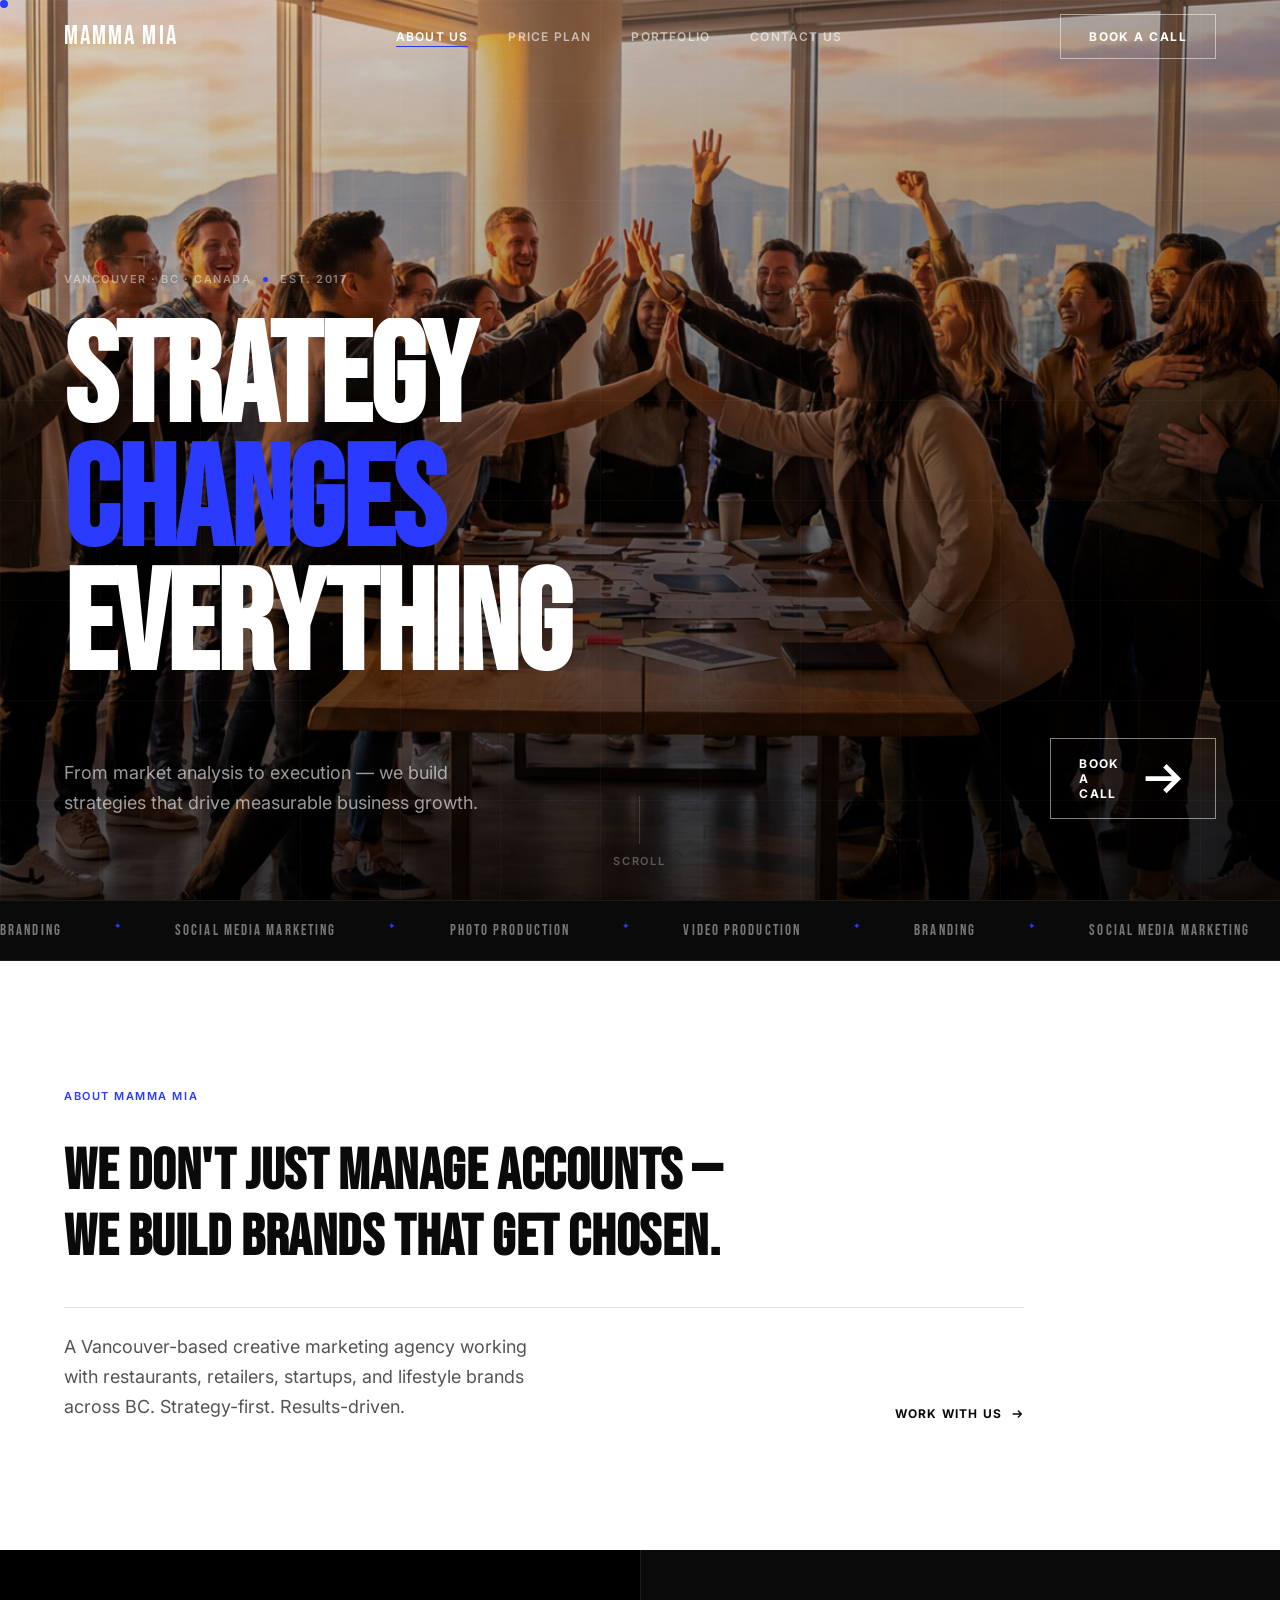
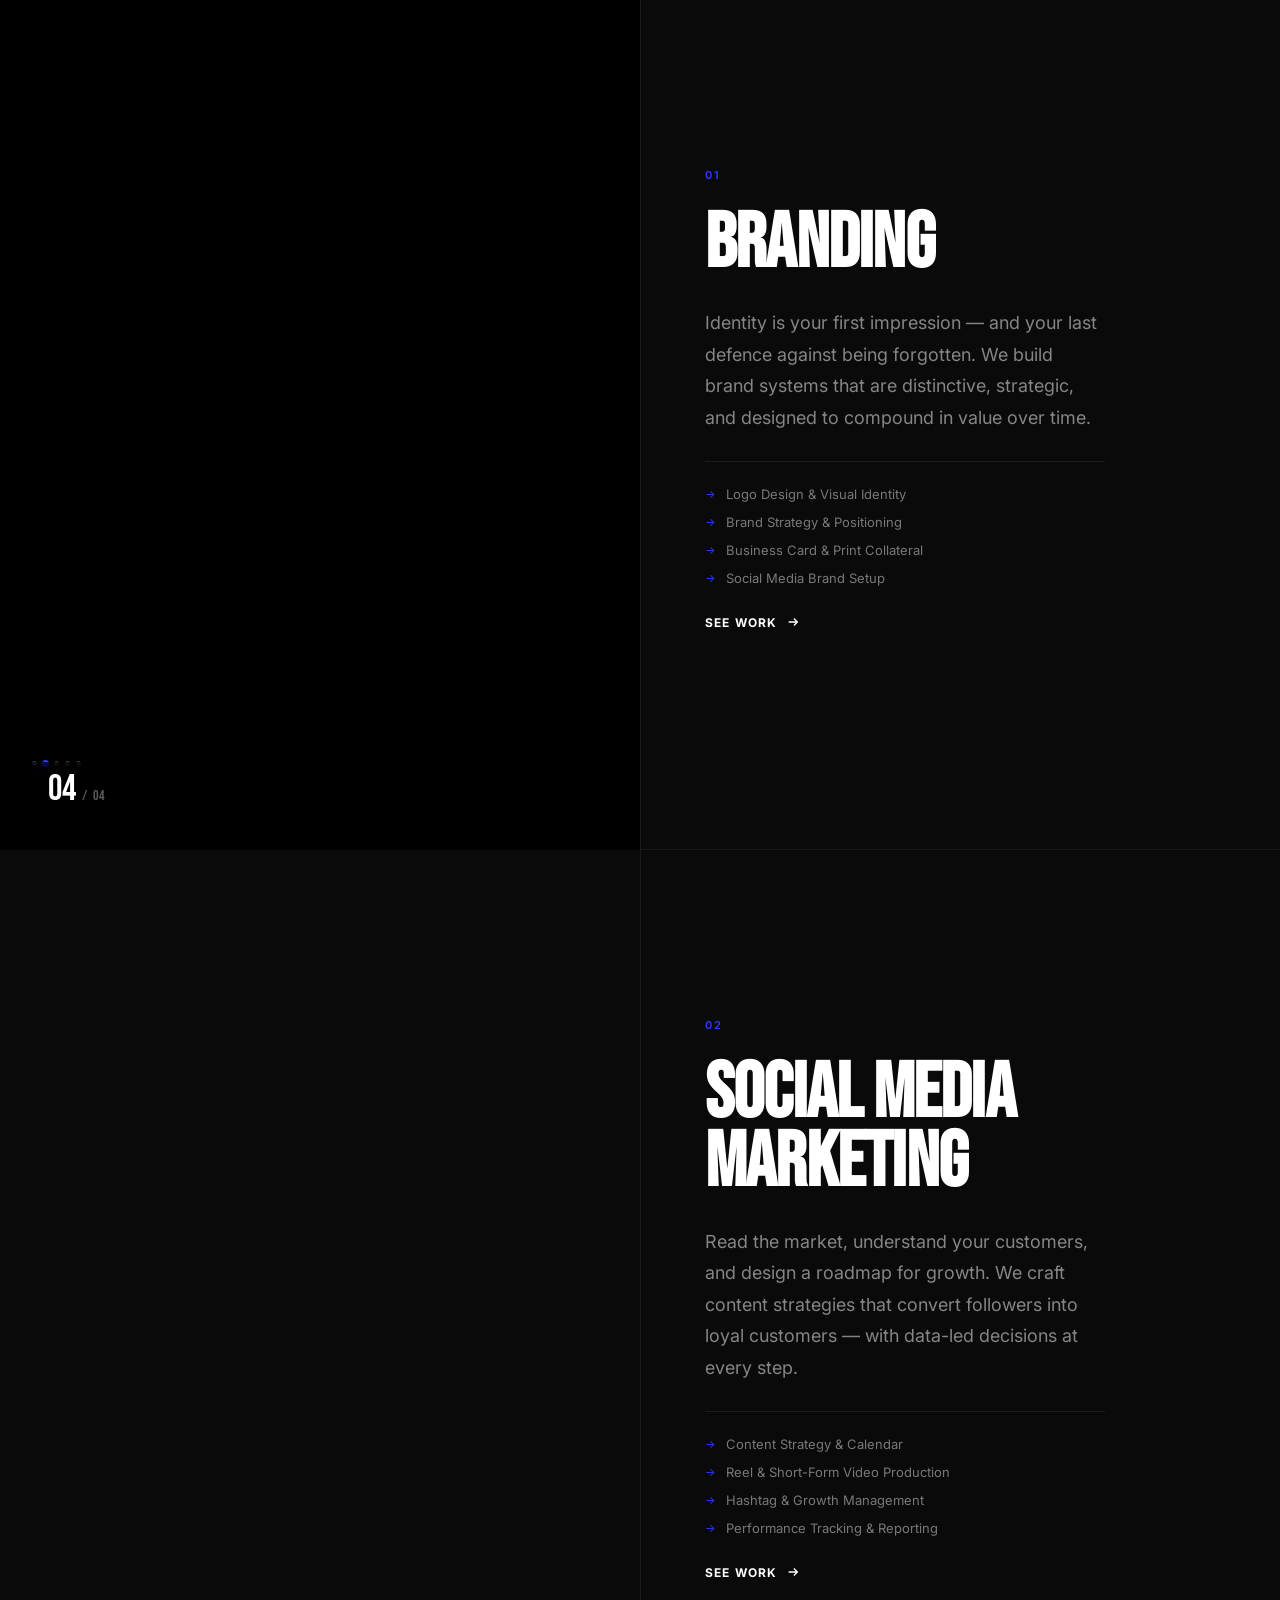
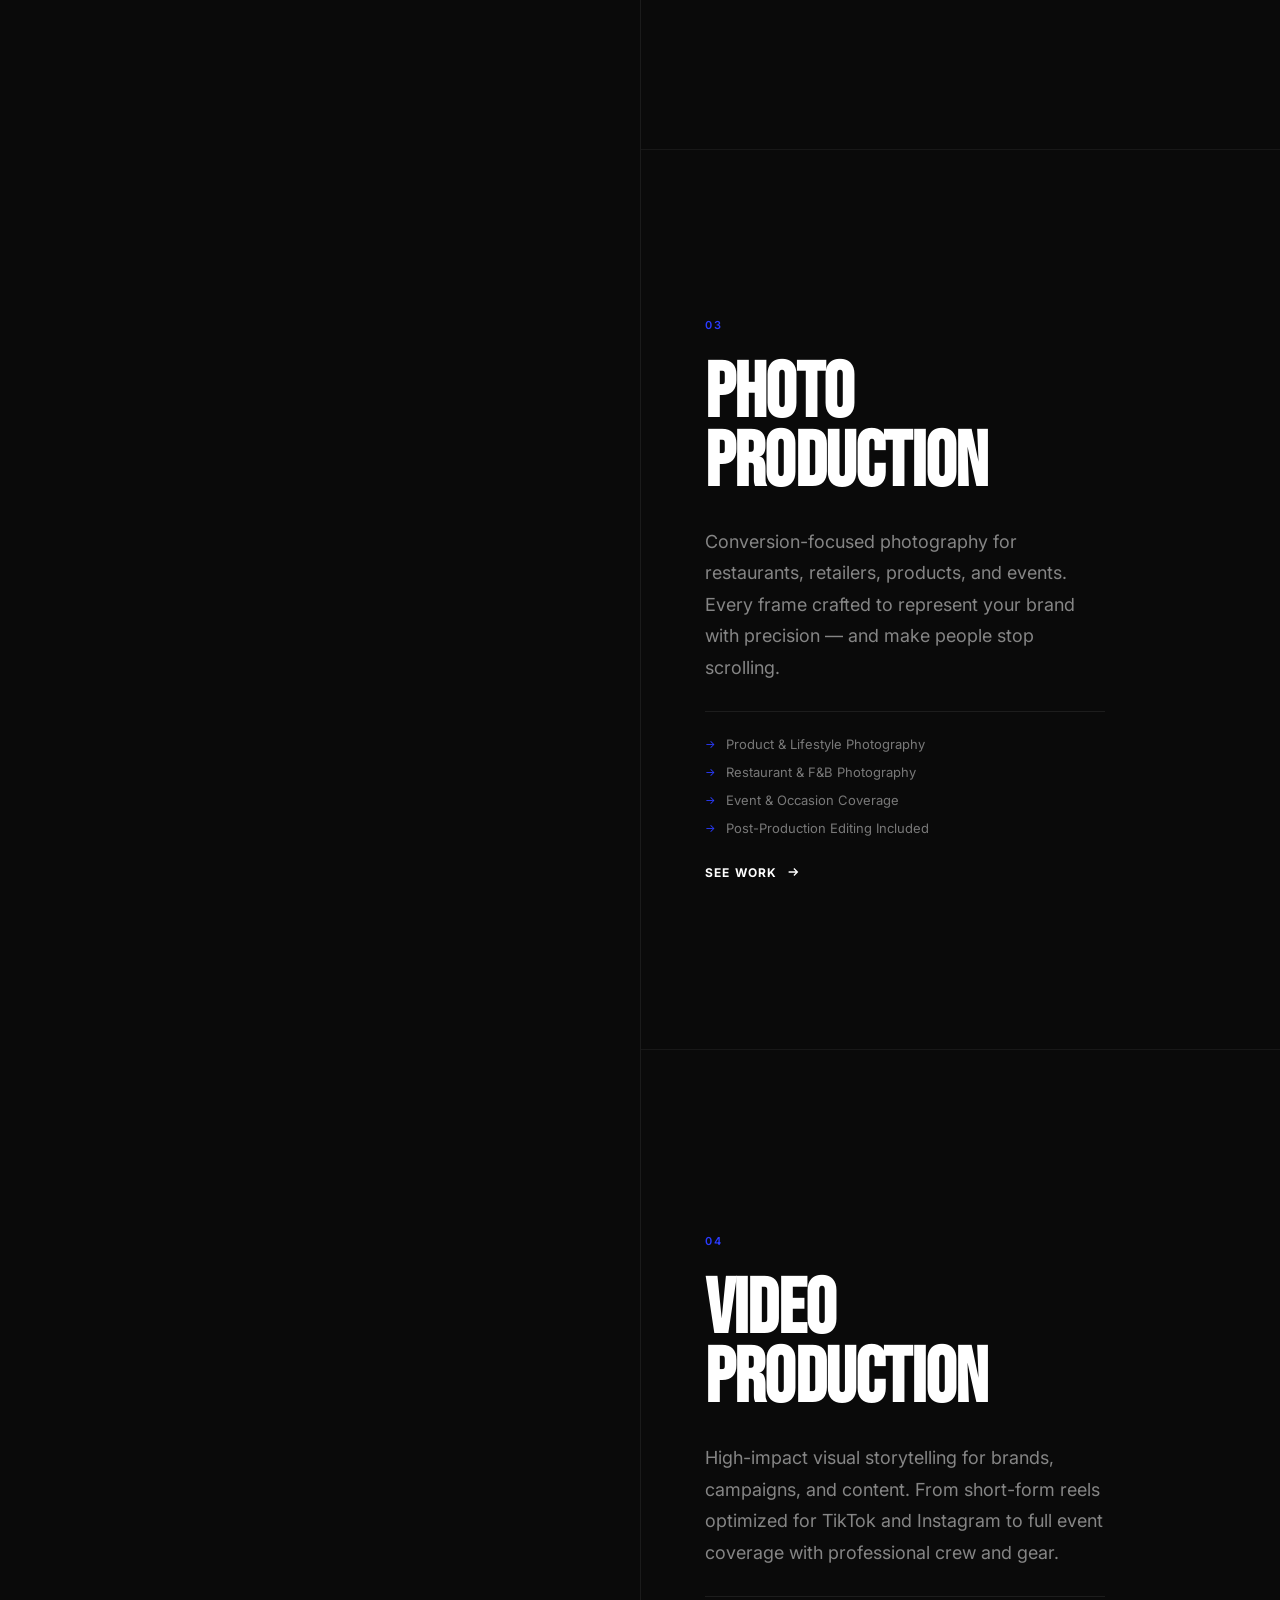
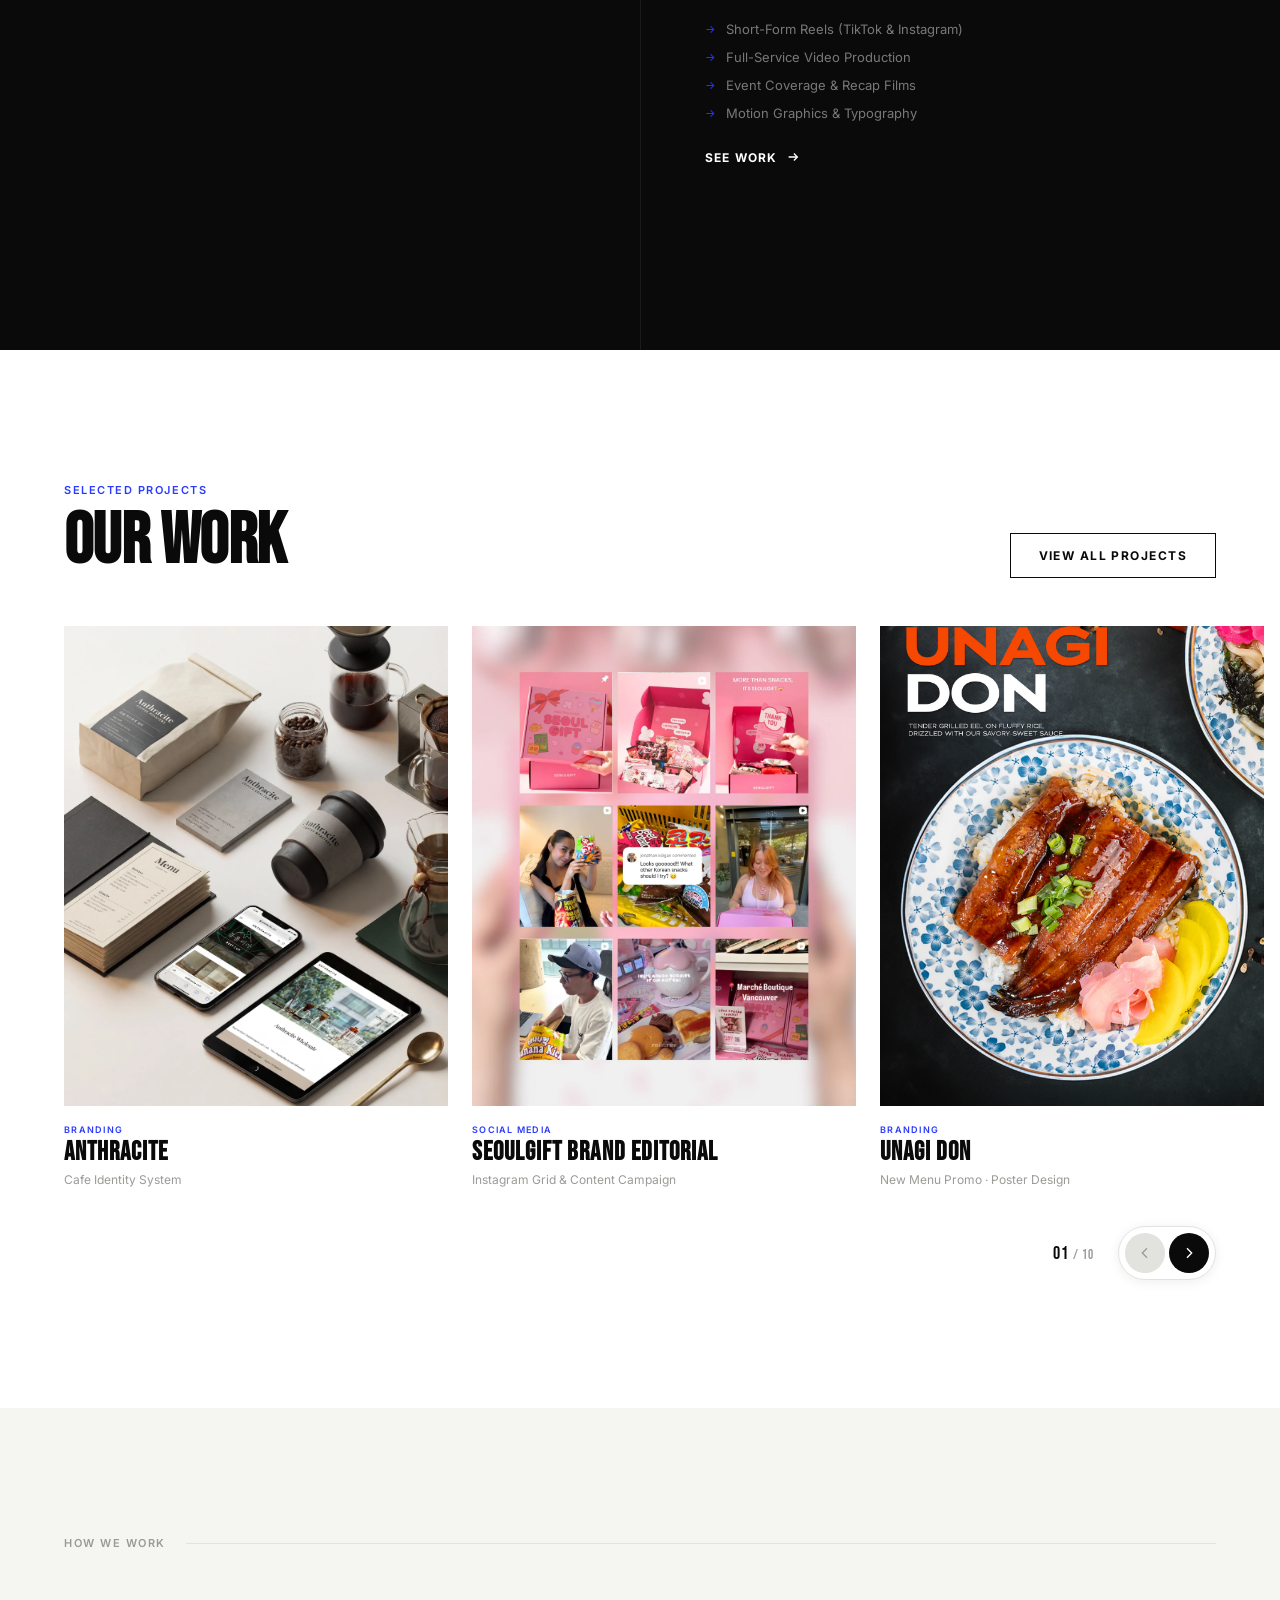
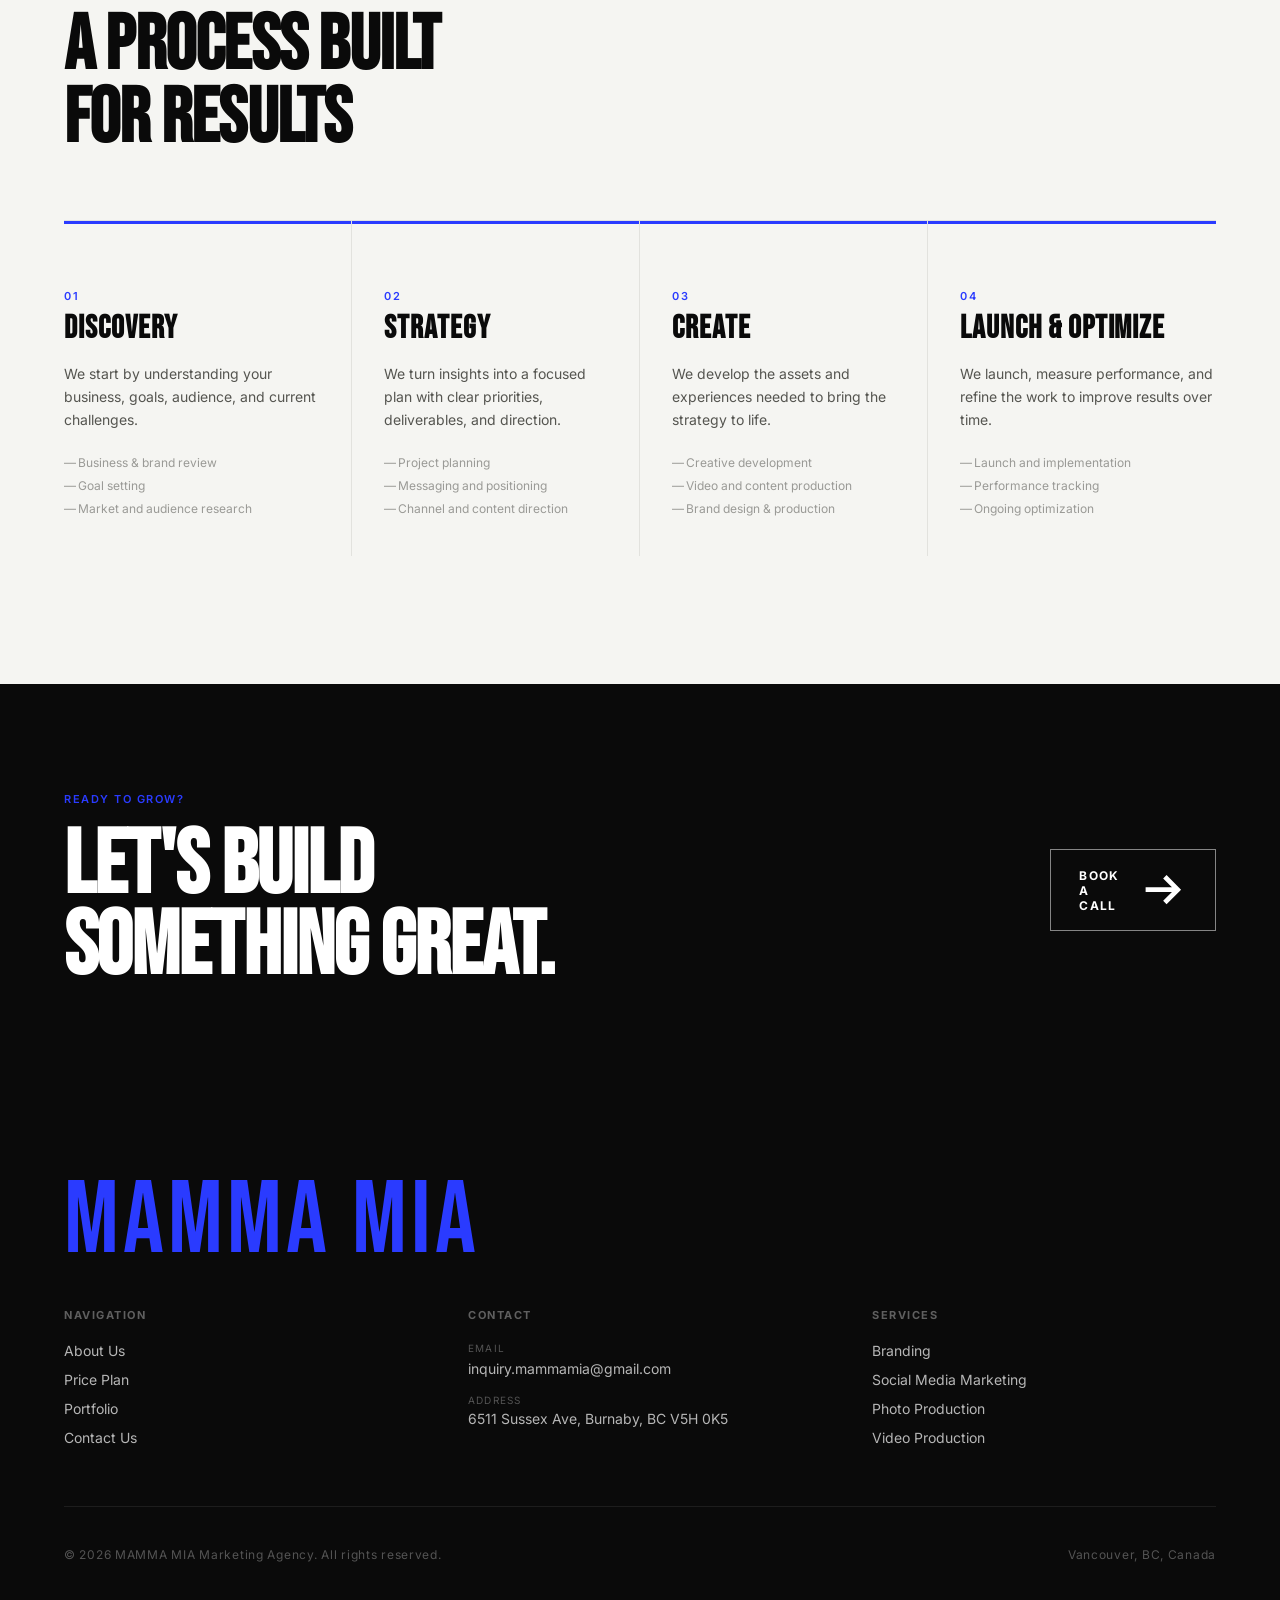
==== index.html @ 6112a17b "Add files via upload" ====
<!DOCTYPE html>
<html lang="en">
<head>
  <meta charset="UTF-8" />
  <meta name="viewport" content="width=device-width, initial-scale=1.0" />
  <title>MAMMA MIA — Vancouver Marketing Agency</title>
  <meta name="description" content="MAMMA MIA is a Vancouver-based marketing agency specializing in Branding, Social Media Marketing, Photo Production, and Video Production." />
  <link rel="preconnect" href="https://fonts.googleapis.com" />
  <link rel="preconnect" href="https://fonts.gstatic.com" crossorigin />
  <link href="https://fonts.googleapis.com/css2?family=Bebas+Neue&amp;family=Inter:wght@300;400;500;600;700&amp;display=swap" rel="stylesheet" />
  <link rel="stylesheet" href="css/style.css" />
  <link rel="stylesheet" href="css/index.css" />
</head>
<body>

  <!-- Page Transition Curtain -->
  <div class="page-curtain" id="pageCurtain"></div>

  <!-- Page Loader -->
  <div class="page-loader" id="pageLoader">
    <div class="loader-logo">
      <span style="animation-delay:0.05s">M</span><span style="animation-delay:0.1s">A</span><span style="animation-delay:0.15s">M</span><span style="animation-delay:0.2s">M</span><span style="animation-delay:0.25s">A</span>&nbsp;<span style="animation-delay:0.35s">M</span><span style="animation-delay:0.4s">I</span><span style="animation-delay:0.45s">A</span>
    </div>
  </div>

  <!-- Custom Cursor -->
  <div class="cursor" id="cursor"></div>
  <div class="cursor-ring" id="cursorRing"></div>

  <!-- Progress Bar -->
  <div class="progress-bar" id="progressBar"></div>

  <!-- Navigation -->
  <nav class="nav nav--dark" id="mainNav">
    <div class="nav__inner">
      <a href="index.html" class="nav__logo">
        <span class="nav__logo-text">MAMMA MIA</span>
      </a>
      <div class="nav__links">
        <a href="index.html" class="nav__link active">About Us</a>
        <a href="price-plan.html" class="nav__link">Price Plan</a>
        <a href="portfolio.html" class="nav__link">Portfolio</a>
        <a href="contact.html" class="nav__link">Contact Us</a>
      </div>
      <a href="contact.html" class="nav__cta btn btn-outline-white"><span>Book a Call</span></a>
      <div class="nav__hamburger" id="hamburger"><span></span><span></span><span></span></div>
    </div>
  </nav>

  <!-- Mobile Menu -->
  <div class="nav__mobile-menu" id="mobileMenu">
    <a href="index.html" class="nav__mobile-link">About Us</a>
    <a href="price-plan.html" class="nav__mobile-link">Price Plan</a>
    <a href="portfolio.html" class="nav__mobile-link">Portfolio</a>
    <a href="contact.html" class="nav__mobile-link">Contact Us</a>
  </div>

  <!-- ══════════════════════════════════════════
       HERO — Full viewport, parallax image
  ══════════════════════════════════════════ -->
  <section class="hero" id="hero">
    <!-- Hero slideshow layer -->
    <div class="hero__parallax" id="heroParallax">
      <div class="hero__slides" id="heroSlides">
        <img src="images/hero/digital-marketing-agency-main-visual-1.jpg"
          alt="MAMMA MIA — Digital Marketing Main Visual 1" class="hero__slide active"
          loading="eager" decoding="async" fetchpriority="high" />
        <img src="images/hero/digital-marketing-agency-main-visual-2.jpg"
          alt="MAMMA MIA — Digital Marketing Main Visual 2" class="hero__slide"
          loading="eager" decoding="async" />
        <img src="images/hero/digital-marketing-agency-main-visual-3.jpg"
          alt="MAMMA MIA — Digital Marketing Main Visual 3" class="hero__slide"
          loading="eager" decoding="async" />
        <img src="images/hero/digital-marketing-agency-main-visual-4.jpg"
          alt="MAMMA MIA — Digital Marketing Main Visual 4" class="hero__slide"
          loading="eager" decoding="async" />
        <img src="images/hero/digital-marketing-agency-main-visual-5.jpg"
          alt="MAMMA MIA — Digital Marketing Main Visual 5" class="hero__slide"
          loading="eager" decoding="async" />
      </div>
    </div>
    <div class="hero__overlay"></div>
    <div class="hero__grid-lines"></div>

    <!-- Content -->
    <div class="container hero__content">
      <div class="hero__eyebrow">
        <span class="t-label">Vancouver · BC · Canada</span>
        <span class="hero__dot"></span>
        <span class="t-label">Est. 2017</span>
      </div>
      <!-- Split-text headline -->
      <h1 class="hero__headline">
        <span class="hero__word" data-delay="0">Strategy</span>
        <span class="hero__word hero__word--accent" data-delay="1">Changes</span>
        <span class="hero__word" data-delay="2">Everything</span>
      </h1>
      <div class="hero__bottom-row">
        <p class="hero__sub t-body">
          From market analysis to execution — we build<br />
          strategies that drive measurable business growth.
        </p>
        <div class="hero__actions">
          <a href="contact.html" class="btn btn-outline-white">
            <span>Book a Call</span>
            <svg viewBox="0 0 16 16" fill="none" stroke="currentColor" stroke-width="1.5"><path d="M3 8h10M9 4l4 4-4 4"/></svg>
          </a>
        </div>
      </div>
    </div>

    <!-- Scroll indicator -->
    <div class="hero__scroll" id="heroScroll">
      <div class="hero__scroll-line"></div>
      <span class="t-label">Scroll</span>
    </div>
  </section>

  <!-- ══════════════════════════════════════════
       MARQUEE
  ══════════════════════════════════════════ -->
  <div class="marquee-strip section--dark" aria-hidden="true">
    <div class="marquee-track" id="marqueeTrack">
      <!-- Set 1 -->
      <span>Branding</span><span class="marquee-dot">✦</span>
      <span>Social Media Marketing</span><span class="marquee-dot">✦</span>
      <span>Photo Production</span><span class="marquee-dot">✦</span>
      <span>Video Production</span><span class="marquee-dot">✦</span>
      <!-- Set 2 -->
      <span>Branding</span><span class="marquee-dot">✦</span>
      <span>Social Media Marketing</span><span class="marquee-dot">✦</span>
      <span>Photo Production</span><span class="marquee-dot">✦</span>
      <span>Video Production</span><span class="marquee-dot">✦</span>
      <!-- Set 3 -->
      <span>Branding</span><span class="marquee-dot">✦</span>
      <span>Social Media Marketing</span><span class="marquee-dot">✦</span>
      <span>Photo Production</span><span class="marquee-dot">✦</span>
      <span>Video Production</span><span class="marquee-dot">✦</span>
      <!-- Set 4 -->
      <span>Branding</span><span class="marquee-dot">✦</span>
      <span>Social Media Marketing</span><span class="marquee-dot">✦</span>
      <span>Photo Production</span><span class="marquee-dot">✦</span>
      <span>Video Production</span><span class="marquee-dot">✦</span>
      <!-- Set 5 -->
      <span>Branding</span><span class="marquee-dot">✦</span>
      <span>Social Media Marketing</span><span class="marquee-dot">✦</span>
      <span>Photo Production</span><span class="marquee-dot">✦</span>
      <span>Video Production</span><span class="marquee-dot">✦</span>
      <!-- Set 6 -->
      <span>Branding</span><span class="marquee-dot">✦</span>
      <span>Social Media Marketing</span><span class="marquee-dot">✦</span>
      <span>Photo Production</span><span class="marquee-dot">✦</span>
      <span>Video Production</span><span class="marquee-dot">✦</span>
      <!-- Set 7 -->
      <span>Branding</span><span class="marquee-dot">✦</span>
      <span>Social Media Marketing</span><span class="marquee-dot">✦</span>
      <span>Photo Production</span><span class="marquee-dot">✦</span>
      <span>Video Production</span><span class="marquee-dot">✦</span>
      <!-- Set 8 -->
      <span>Branding</span><span class="marquee-dot">✦</span>
      <span>Social Media Marketing</span><span class="marquee-dot">✦</span>
      <span>Photo Production</span><span class="marquee-dot">✦</span>
      <span>Video Production</span><span class="marquee-dot">✦</span>
    </div>
  </div>

  <!-- ══════════════════════════════════════════
       INTRO STATEMENT — Large editorial text
  ══════════════════════════════════════════ -->
  <section class="section intro-block">
    <div class="container">
      <div class="intro-block__inner">
        <span class="t-label intro-block__label reveal">About MAMMA MIA</span>
        <h2 class="intro-block__statement reveal reveal-delay-1">
          <span class="intro-line-1">We don't just manage accounts —</span>
          <span class="intro-line-2">we build brands that get chosen.</span>
        </h2>
        <div class="intro-block__sub-row reveal reveal-delay-2">
          <p class="t-body intro-block__desc">
            A Vancouver-based creative marketing agency working with restaurants, retailers, startups, and lifestyle brands across BC. Strategy-first. Results-driven.
          </p>
          <a href="contact.html" class="btn-arrow intro-block__cta">
            Work With Us
            <svg viewBox="0 0 16 16" fill="none" stroke="currentColor" stroke-width="1.5"><path d="M3 8h10M9 4l4 4-4 4"/></svg>
          </a>
        </div>
      </div>
    </div>
  </section>

  <!-- ══════════════════════════════════════════
       SERVICES — Sticky scroll storytelling
       스크롤 내리면 왼쪽 이미지가 교체되고
       오른쪽 텍스트가 고정되어 순서대로 등장
  ══════════════════════════════════════════ -->
  <section class="sticky-services" id="services" aria-label="Our Services">

    <!-- Sticky image panel (left) — 서비스별 4-6장 슬라이드 -->
    <div class="sticky-services__visual" id="stickyVisual">
      <div class="sticky-services__img-wrap" id="stickyImgWrap">

        <!-- 0: Branding (5장) — Anthracite, Il Forno, El Molino, La Foret, Seasonal Promo -->
        <img src="images/branding/01_branding_anthracite.webp"
          alt="Anthracite Branding" class="sticky-services__img active" data-service="0" data-slide="0"
          loading="eager" decoding="async" fetchpriority="high" />
        <img src="images/branding/02_kitchen_il_forno.webp"
          alt="Il Forno Kitchen Identity" class="sticky-services__img" data-service="0" data-slide="1"
          loading="eager" decoding="async" fetchpriority="high" />
        <img src="images/branding/03_el_molino_brand_deck.jpg"
          alt="El Molino Brand Deck" class="sticky-services__img" data-service="0" data-slide="2"
          loading="eager" decoding="async" fetchpriority="high" />
        <img src="images/branding/04_la_foret_ig.jpg"
          alt="La Foret Instagram Branding" class="sticky-services__img" data-service="0" data-slide="3"
          loading="eager" decoding="async" fetchpriority="high" />
        <img src="images/branding/08_seasonal_promo.webp"
          alt="Seasonal Promo Branding" class="sticky-services__img" data-service="0" data-slide="4"
          loading="eager" decoding="async" fetchpriority="high" />

        <!-- 1: Social Media Marketing (5장) — Brand Launching, Cafe Opening, Fashion Brand, Cocktail, New Dishes -->
        <img src="images/social/01_brand_launching_thumb.jpg"
          alt="SeoulGift - Campaign &amp; Digital Content" class="sticky-services__img" data-service="1" data-slide="0"
          loading="eager" decoding="async" fetchpriority="high" />
        <img src="images/social/02_cafe_opening_thumb.jpg"
          alt="Brunch Café - Social Media Campaign" class="sticky-services__img" data-service="1" data-slide="1"
          loading="eager" decoding="async" fetchpriority="high" />
        <img src="images/social/06_fashion_brand_1_thumb.jpg"
          alt="Apparel Brand - Digital Content I" class="sticky-services__img" data-service="1" data-slide="2"
          loading="eager" decoding="async" fetchpriority="high" />
        <img src="images/social/03_cocktail_1_thumb.jpg"
          alt="Bar &amp; Lounge - Digital Content" class="sticky-services__img" data-service="1" data-slide="3"
          loading="eager" decoding="async" fetchpriority="high" />
        <img src="images/social/12_new_dishes_thumb.jpg"
          alt="Restaurant - New Menu Launch" class="sticky-services__img" data-service="1" data-slide="4"
          loading="eager" decoding="async" fetchpriority="high" />

        <!-- 2: Photo Production (5장) — Burger, Cocktail, Apparel, Engagement Ring, Hani Portrait -->
        <img src="images/photo/food/01_food_burger.jpg"
          alt="Food Burger Photography" class="sticky-services__img" data-service="2" data-slide="0"
          loading="eager" decoding="async" fetchpriority="high" />
        <img src="images/photo/food/06_food_martini_cocktail.jpg"
          alt="Martini Cocktail Photography" class="sticky-services__img" data-service="2" data-slide="1"
          loading="eager" decoding="async" fetchpriority="high" />
        <img src="images/photo/product/01_apparel_1.jpg"
          alt="Apparel Product Photography" class="sticky-services__img" data-service="2" data-slide="2"
          loading="eager" decoding="async" fetchpriority="high" />
        <img src="images/photo/product/10_engagement_ring.webp"
          alt="Engagement Ring Photography" class="sticky-services__img" data-service="2" data-slide="3"
          loading="eager" decoding="async" fetchpriority="high" />
        <img src="images/photo/portrait_skincare/01_hani_1.webp"
          alt="Hani Skincare Portrait" class="sticky-services__img" data-service="2" data-slide="4"
          loading="eager" decoding="async" fetchpriority="high" />

        <!-- 3: Video Production (5장) — Cars &amp; Hoops, DL Acro, F Diary, MCST, Once Upon Shine -->
        <img src="images/video/03_cars_and_hoops.webp"
          alt="Cars and Hoops Brand Film" class="sticky-services__img" data-service="3" data-slide="0"
          loading="eager" decoding="async" fetchpriority="high" />
        <img src="images/video/04_dl_acro_1.webp"
          alt="DL Acro Film" class="sticky-services__img" data-service="3" data-slide="1"
          loading="eager" decoding="async" fetchpriority="high" />
        <img src="images/video/06_f_diary_perfume.webp"
          alt="F Diary Perfume Film" class="sticky-services__img" data-service="3" data-slide="2"
          loading="eager" decoding="async" fetchpriority="high" />
        <img src="images/video/08_mcst_kocca_wild_vr.jpg"
          alt="MCST KOCCA Wild VR" class="sticky-services__img" data-service="3" data-slide="3"
          loading="eager" decoding="async" fetchpriority="high" />
        <img src="images/video/10_once_upon_shine_gala.webp"
          alt="Once Upon Shine Gala Film" class="sticky-services__img" data-service="3" data-slide="4"
          loading="eager" decoding="async" fetchpriority="high" />

      </div>

      <!-- 슬라이드 도트 인디케이터 -->
      <div class="sticky-services__dots" id="svcDots">
        <span class="sticky-services__dot active"></span>
        <span class="sticky-services__dot"></span>
        <span class="sticky-services__dot"></span>
        <span class="sticky-services__dot"></span>
        <span class="sticky-services__dot"></span>
      </div>

      <!-- floating service counter -->
      <div class="sticky-services__counter">
        <span class="sticky-services__counter-cur" id="svcCounterCur">01</span>
        <span class="sticky-services__counter-sep">/</span>
        <span class="sticky-services__counter-total">04</span>
      </div>
    </div>

    <!-- Scrollable text panels (right) -->
    <div class="sticky-services__panels" id="stickyPanels">

      <div class="sticky-services__panel" data-index="0">
        <div class="sticky-services__panel-inner">
          <span class="t-label sticky-services__num">01</span>
          <h2 class="sticky-services__title">Branding</h2>
          <p class="t-body sticky-services__desc">Identity is your first impression — and your last defence against being forgotten. We build brand systems that are distinctive, strategic, and designed to compound in value over time.</p>
          <ul class="sticky-services__list">
            <li>Logo Design &amp; Visual Identity</li>
            <li>Brand Strategy &amp; Positioning</li>
            <li>Business Card &amp; Print Collateral</li>
            <li>Social Media Brand Setup</li>
          </ul>
          <a href="portfolio.html" class="btn-arrow sticky-services__link">
            See Work <svg viewBox="0 0 16 16" fill="none" stroke="currentColor" stroke-width="1.5"><path d="M3 8h10M9 4l4 4-4 4"/></svg>
          </a>
        </div>
      </div>

      <div class="sticky-services__panel" data-index="1">
        <div class="sticky-services__panel-inner">
          <span class="t-label sticky-services__num">02</span>
          <h2 class="sticky-services__title">Social Media<br />Marketing</h2>
          <p class="t-body sticky-services__desc">Read the market, understand your customers, and design a roadmap for growth. We craft content strategies that convert followers into loyal customers — with data-led decisions at every step.</p>
          <ul class="sticky-services__list">
            <li>Content Strategy &amp; Calendar</li>
            <li>Reel &amp; Short-Form Video Production</li>
            <li>Hashtag &amp; Growth Management</li>
            <li>Performance Tracking &amp; Reporting</li>
          </ul>
          <a href="portfolio.html" class="btn-arrow sticky-services__link">
            See Work <svg viewBox="0 0 16 16" fill="none" stroke="currentColor" stroke-width="1.5"><path d="M3 8h10M9 4l4 4-4 4"/></svg>
          </a>
        </div>
      </div>

      <div class="sticky-services__panel" data-index="2">
        <div class="sticky-services__panel-inner">
          <span class="t-label sticky-services__num">03</span>
          <h2 class="sticky-services__title">Photo<br />Production</h2>
          <p class="t-body sticky-services__desc">Conversion-focused photography for restaurants, retailers, products, and events. Every frame crafted to represent your brand with precision — and make people stop scrolling.</p>
          <ul class="sticky-services__list">
            <li>Product &amp; Lifestyle Photography</li>
            <li>Restaurant &amp; F&amp;B Photography</li>
            <li>Event &amp; Occasion Coverage</li>
            <li>Post-Production Editing Included</li>
          </ul>
          <a href="portfolio.html" class="btn-arrow sticky-services__link">
            See Work <svg viewBox="0 0 16 16" fill="none" stroke="currentColor" stroke-width="1.5"><path d="M3 8h10M9 4l4 4-4 4"/></svg>
          </a>
        </div>
      </div>

      <div class="sticky-services__panel" data-index="3">
        <div class="sticky-services__panel-inner">
          <span class="t-label sticky-services__num">04</span>
          <h2 class="sticky-services__title">Video<br />Production</h2>
          <p class="t-body sticky-services__desc">High-impact visual storytelling for brands, campaigns, and content. From short-form reels optimized for TikTok and Instagram to full event coverage with professional crew and gear.</p>
          <ul class="sticky-services__list">
            <li>Short-Form Reels (TikTok &amp; Instagram)</li>
            <li>Full-Service Video Production</li>
            <li>Event Coverage &amp; Recap Films</li>
            <li>Motion Graphics &amp; Typography</li>
          </ul>
          <a href="portfolio.html" class="btn-arrow sticky-services__link">
            See Work <svg viewBox="0 0 16 16" fill="none" stroke="currentColor" stroke-width="1.5"><path d="M3 8h10M9 4l4 4-4 4"/></svg>
          </a>
        </div>
      </div>

    </div>
  </section>

  <!-- ══════════════════════════════════════════
       RECENT WORK — Horizontal scroll cards
  ══════════════════════════════════════════ -->
  <section class="section recent-work" id="work">
    <div class="container">
      <div class="recent-work__header">
        <div>
          <span class="t-label reveal" style="color:var(--color-accent)">Selected Projects</span>
          <h2 class="recent-work__title reveal reveal-delay-1">Our Work</h2>
        </div>
        <a href="portfolio.html" class="btn btn-outline reveal reveal-delay-2">
          <span>View All Projects</span>
        </a>
      </div>
    </div>

    <!-- Horizontal scroll track -->
    <div class="work-hscroll" id="workHScroll">
      <div class="work-hscroll__track" id="workTrack">

        <!-- 01 Anthracite Cafe (Branding) -->
        <article class="work-card">
          <a href="portfolio-branding.html" class="work-card__img-wrap">
            <img src="images/branding/01_branding_anthracite.webp"
              alt="Anthracite Cafe Branding" loading="eager" decoding="async" fetchpriority="high" />
            <div class="work-card__overlay"><span>View Project →</span></div>
          </a>
          <div class="work-card__meta">
            <span class="work-card__cat t-label">Branding</span>
            <h3 class="work-card__title">Anthracite</h3>
            <p class="work-card__sub">Cafe Identity System</p>
          </div>
        </article>

        <!-- 02 SeoulGift Instagram Grid (Social Media) -->
        <article class="work-card">
          <a href="portfolio-social.html" class="work-card__img-wrap">
            <img src="images/social/19_seoulgift_brand.webp"
              alt="SeoulGift - Brand Editorial Series" loading="eager" decoding="async" fetchpriority="high" />
            <div class="work-card__overlay"><span>View Project →</span></div>
          </a>
          <div class="work-card__meta">
            <span class="work-card__cat t-label">Social Media</span>
            <h3 class="work-card__title">SeoulGift Brand Editorial</h3>
            <p class="work-card__sub">Instagram Grid &amp; Content Campaign</p>
          </div>
        </article>

        <!-- 03 Unagi Don — New Menu Promo (Branding) -->
        <article class="work-card">
          <a href="portfolio-branding.html" class="work-card__img-wrap">
            <img src="images/branding/07_new_menu_promo_3.jpg"
              alt="Unagi Don New Menu Promo Poster" loading="eager" decoding="async" fetchpriority="high" />
            <div class="work-card__overlay"><span>View Project →</span></div>
          </a>
          <div class="work-card__meta">
            <span class="work-card__cat t-label">Branding</span>
            <h3 class="work-card__title">Unagi Don</h3>
            <p class="work-card__sub">New Menu Promo · Poster Design</p>
          </div>
        </article>

        <!-- 04 Thermo Product Shot (Photo Production) -->
        <article class="work-card">
          <a href="portfolio-photo.html" class="work-card__img-wrap">
            <img src="images/photo/product/18_thermo_1.webp"
              alt="Orange Thermo Bottle Product Photography" loading="eager" decoding="async" fetchpriority="high" />
            <div class="work-card__overlay"><span>View Project →</span></div>
          </a>
          <div class="work-card__meta">
            <span class="work-card__cat t-label">Photo Production</span>
            <h3 class="work-card__title">Thermo</h3>
            <p class="work-card__sub">Outdoor Lifestyle Product Shoot</p>
          </div>
        </article>

        <!-- 05 Cocktails Lineup (Photo Production) -->
        <article class="work-card">
          <a href="portfolio-photo.html" class="work-card__img-wrap">
            <img src="images/photo/food/04_food_cocktails.jpg"
              alt="Cocktails Lineup Bar Photography" loading="eager" decoding="async" fetchpriority="high" />
            <div class="work-card__overlay"><span>View Project →</span></div>
          </a>
          <div class="work-card__meta">
            <span class="work-card__cat t-label">Photo Production</span>
            <h3 class="work-card__title">Cocktails</h3>
            <p class="work-card__sub">Bar &amp; Beverage Photography</p>
          </div>
        </article>

        <!-- 06 F Diary Perfume (Video Production) -->
        <article class="work-card">
          <a href="portfolio-video.html" class="work-card__img-wrap">
            <img src="images/video/06_f_diary_perfume.webp"
              alt="F Diary Perfume Brand Film" loading="eager" decoding="async" fetchpriority="high" />
            <div class="work-card__overlay"><span>View Project →</span></div>
          </a>
          <div class="work-card__meta">
            <span class="work-card__cat t-label">Video Production</span>
            <h3 class="work-card__title">F Diary</h3>
            <p class="work-card__sub">Perfume Brand Film</p>
          </div>
        </article>

        <!-- 07 Once Upon Shine Gala (Video Production) -->
        <article class="work-card">
          <a href="portfolio-video.html" class="work-card__img-wrap">
            <img src="images/video/10_once_upon_shine_gala.webp"
              alt="Once Upon Shine Gala Event Film" loading="eager" decoding="async" fetchpriority="high" />
            <div class="work-card__overlay"><span>View Project →</span></div>
          </a>
          <div class="work-card__meta">
            <span class="work-card__cat t-label">Video Production</span>
            <h3 class="work-card__title">Once Upon Shine Gala</h3>
            <p class="work-card__sub">Event Recap Film · 2025</p>
          </div>
        </article>

        <!-- 08 Cafe Opening (Social Media) -->
        <article class="work-card">
          <a href="portfolio-social.html" class="work-card__img-wrap">
            <img src="images/social/02_cafe_opening_thumb.jpg"
              alt="Brunch Café - Social Media Campaign" loading="eager" decoding="async" fetchpriority="high" />
            <div class="work-card__overlay"><span>View Project →</span></div>
          </a>
          <div class="work-card__meta">
            <span class="work-card__cat t-label">Social Media</span>
            <h3 class="work-card__title">Cafe Opening</h3>
            <p class="work-card__sub">Launch Reels Campaign</p>
          </div>
        </article>

        <!-- 09 Sotbab (Social Media) -->
        <article class="work-card">
          <a href="portfolio-social.html" class="work-card__img-wrap">
            <img src="images/social/13_sotbab_thumb.jpg"
              alt="Korean Restaurant - Signature Dish Reel" loading="eager" decoding="async" fetchpriority="high" />
            <div class="work-card__overlay"><span>View Project →</span></div>
          </a>
          <div class="work-card__meta">
            <span class="work-card__cat t-label">Social Media</span>
            <h3 class="work-card__title">Korean Sotbab Reel</h3>
            <p class="work-card__sub">Restaurant Menu Reel</p>
          </div>
        </article>

        <!-- 10 Uber Eats Promo (Branding) -->
        <article class="work-card">
          <a href="portfolio-branding.html" class="work-card__img-wrap">
            <img src="images/branding/09_uber_eats_promo.jpg"
              alt="Uber Eats Promo Series" loading="eager" decoding="async" fetchpriority="high" />
            <div class="work-card__overlay"><span>View Project →</span></div>
          </a>
          <div class="work-card__meta">
            <span class="work-card__cat t-label">Branding</span>
            <h3 class="work-card__title">Uber Eats</h3>
            <p class="work-card__sub">Promo Series · Campaign Design</p>
          </div>
        </article>

      </div>
    </div>

    <!-- Arrow nav + counter -->
    <div class="container">
      <div class="work-nav reveal">
        <div class="work-nav__counter">
          <span class="work-nav__cur" id="workNavCur">01</span>
          <span class="work-nav__sep">/</span>
          <span class="work-nav__total" id="workNavTotal">10</span>
        </div>
        <div class="work-nav__btns">
          <button class="work-nav__btn" id="workNavPrev" aria-label="Previous">
            <svg viewBox="0 0 24 24" fill="none" stroke="currentColor" stroke-width="2"><path d="M15 19l-7-7 7-7"/></svg>
          </button>
          <button class="work-nav__btn" id="workNavNext" aria-label="Next">
            <svg viewBox="0 0 24 24" fill="none" stroke="currentColor" stroke-width="2"><path d="M9 5l7 7-7 7"/></svg>
          </button>
        </div>
      </div>
    </div>
  </section>

  <!-- ══════════════════════════════════════════
       PROCESS — 4 steps with animated bars
  ══════════════════════════════════════════ -->
  <section class="section process" id="process">
    <div class="container">
      <div class="section-label-row reveal">
        <span class="t-label">How We Work</span>
        <div class="rule"></div>
      </div>
      <h2 class="process__headline t-headline reveal">A Process Built<br />For Results</h2>
      <div class="process__steps">
        <div class="process__step reveal">
          <div class="process__step-bar"></div>
          <div class="process__step-inner">
            <div class="process__step-header">
              <span class="process__step-num t-label">01</span>
              <h3 class="process__step-title">Discovery</h3>
            </div>
            <p class="process__step-desc t-body-sm">We start by understanding your business, goals, audience, and current challenges.</p>
            <ul class="process__step-list">
              <li>Business &amp; brand review</li>
              <li>Goal setting</li>
              <li>Market and audience research</li>
            </ul>
          </div>
        </div>
        <div class="process__step reveal reveal-delay-1">
          <div class="process__step-bar"></div>
          <div class="process__step-inner">
            <div class="process__step-header">
              <span class="process__step-num t-label">02</span>
              <h3 class="process__step-title">Strategy</h3>
            </div>
            <p class="process__step-desc t-body-sm">We turn insights into a focused plan with clear priorities, deliverables, and direction.</p>
            <ul class="process__step-list">
              <li>Project planning</li>
              <li>Messaging and positioning</li>
              <li>Channel and content direction</li>
            </ul>
          </div>
        </div>
        <div class="process__step reveal reveal-delay-2">
          <div class="process__step-bar"></div>
          <div class="process__step-inner">
            <div class="process__step-header">
              <span class="process__step-num t-label">03</span>
              <h3 class="process__step-title">Create</h3>
            </div>
            <p class="process__step-desc t-body-sm">We develop the assets and experiences needed to bring the strategy to life.</p>
            <ul class="process__step-list">
              <li>Creative development</li>
              <li>Video and content production</li>
              <li>Brand design &amp; production</li>
            </ul>
          </div>
        </div>
        <div class="process__step reveal reveal-delay-3">
          <div class="process__step-bar"></div>
          <div class="process__step-inner">
            <div class="process__step-header">
              <span class="process__step-num t-label">04</span>
              <h3 class="process__step-title">Launch &amp; Optimize</h3>
            </div>
            <p class="process__step-desc t-body-sm">We launch, measure performance, and refine the work to improve results over time.</p>
            <ul class="process__step-list">
              <li>Launch and implementation</li>
              <li>Performance tracking</li>
              <li>Ongoing optimization</li>
            </ul>
          </div>
        </div>
      </div>
    </div>
  </section>

  <!-- ══════════════════════════════════════════
       CTA — Dark band
  ══════════════════════════════════════════ -->
  <section class="cta-band section--dark" id="cta">
    <div class="container cta-band__inner">
      <div class="cta-band__left reveal">
        <span class="t-label" style="color:var(--color-accent)">Ready to grow?</span>
        <h2 class="cta-band__headline">Let's Build<br />Something Great.</h2>
      </div>
      <div class="cta-band__actions reveal reveal-delay-1">
        <a href="contact.html" class="btn btn-outline-white">
          <span>Book a Call</span>
          <svg viewBox="0 0 16 16" fill="none" stroke="currentColor" stroke-width="1.5"><path d="M3 8h10M9 4l4 4-4 4"/></svg>
        </a>

      </div>
    </div>
  </section>

  <!-- ══════════════════════════════════════════
       FOOTER
  ══════════════════════════════════════════ -->
  <footer class="footer">
    <div class="container">
      <div class="footer__brand-name">MAMMA MIA</div>
      <div class="footer__top">
        <div class="footer__col">
          <p class="footer__col-title">Navigation</p>
          <nav class="footer__col-links">
            <a href="index.html" class="footer__col-link">About Us</a>
            <a href="price-plan.html" class="footer__col-link">Price Plan</a>
            <a href="portfolio.html" class="footer__col-link">Portfolio</a>
            <a href="contact.html" class="footer__col-link">Contact Us</a>
          </nav>
        </div>
        <div class="footer__col">
          <p class="footer__col-title">Contact</p>
          <div class="footer__contact-item">
            <p class="footer__contact-label">Email</p>
            <a href="#" class="footer__contact-value footer__col-link js-email" data-user="inquiry.mammamia" data-domain="gmail.com" rel="nofollow"><span class="js-email-text">Loading...</span></a>
          </div>
          <div class="footer__contact-item">
            <p class="footer__contact-label">Address</p>
            <p class="footer__contact-value">6511 Sussex Ave, Burnaby, BC V5H 0K5</p>
          </div>
        </div>
        <div class="footer__col">
          <p class="footer__col-title">Services</p>
          <nav class="footer__col-links">
            <a href="price-plan.html#branding" class="footer__col-link">Branding</a>
            <a href="price-plan.html#social" class="footer__col-link">Social Media Marketing</a>
            <a href="price-plan.html#photo" class="footer__col-link">Photo Production</a>
            <a href="price-plan.html#video" class="footer__col-link">Video Production</a>
          </nav>
        </div>
      </div>
      <div class="footer__bottom">
        <p class="footer__copy">© 2026 MAMMA MIA Marketing Agency. All rights reserved.</p>
        <p class="footer__copy">Vancouver, BC, Canada</p>
      </div>
    </div>
  </footer>

  <script src="js/main.js"></script>
  <script src="js/index.js"></script>
  <script>
    /* Email assembler — bypasses Cloudflare email obfuscation by composing the
       address client-side from data-* attributes (no raw "mailto:" or full
       address present in source HTML). */
    (function () {
      var els = document.querySelectorAll('a.js-email[data-user][data-domain]');
      els.forEach(function (a) {
        var addr = a.getAttribute('data-user') + '@' + a.getAttribute('data-domain');
        a.setAttribute('href', 'mailto:' + addr);
        var span = a.querySelector('.js-email-text');
        if (span) span.textContent = addr;
        else a.textContent = addr;
      });
    })();
  </script>
<script defer src="https://static.cloudflareinsights.com/beacon.min.js/v8c78df7c7c0f484497ecbca7046644da1771523124516" integrity="sha512-8DS7rgIrAmghBFwoOTujcf6D9rXvH8xm8JQ1Ja01h9QX8EzXldiszufYa4IFfKdLUKTTrnSFXLDkUEOTrZQ8Qg==" data-cf-beacon='{"version":"2024.11.0","token":"4edd5f8ec12a48cfa682ab8261b80a79","server_timing":{"name":{"cfCacheStatus":true,"cfEdge":true,"cfExtPri":true,"cfL4":true,"cfOrigin":true,"cfSpeedBrain":true},"location_startswith":null}}' crossorigin="anonymous"></script>
</body>
</html>
---- css/style.css ----
/* ============================================
   MAMMA MIA Marketing Agency — Global Styles
   Design Reference: takt.com editorial style
   ============================================ */

/* ---------- CSS Variables ---------- */
:root {
  --color-black: #0a0a0a;
  --color-white: #ffffff;
  --color-bg: #f5f5f2;
  --color-accent: #2a3bff;
  --color-accent-dark: #1a2bcc;
  --color-navy: #0d1b4b;
  --color-gray-100: #f0f0ed;
  --color-gray-200: #e2e2de;
  --color-gray-400: #9a9a96;
  --color-gray-600: #555550;
  --color-gray-800: #2a2a26;
  --font-display: 'Bebas Neue', 'Arial Narrow', Arial, sans-serif;
  --font-sans: 'Inter', 'Helvetica Neue', Helvetica, Arial, sans-serif;
  --transition-fast: 0.2s ease;
  --transition-mid: 0.4s ease;
  --transition-slow: 0.7s cubic-bezier(0.16, 1, 0.3, 1);
  --nav-height: 72px;
  --max-width: 1440px;
  --grid-padding: clamp(24px, 5vw, 80px);
}

/* ---------- Reset ---------- */
*, *::before, *::after { box-sizing: border-box; margin: 0; padding: 0; }
html { font-size: 16px; scroll-behavior: smooth; }
body {
  font-family: var(--font-sans);
  background-color: var(--color-bg);
  color: var(--color-black);
  overflow-x: hidden;
  -webkit-font-smoothing: antialiased;
  -moz-osx-font-smoothing: grayscale;
}
img, video { max-width: 100%; height: auto; display: block; }
a { color: inherit; text-decoration: none; }
ul, ol { list-style: none; }
button { cursor: pointer; border: none; background: none; font-family: inherit; }
input, textarea, select { font-family: inherit; }

/* ---------- Typography ---------- */
.t-display {
  font-family: var(--font-display);
  font-size: clamp(64px, 10vw, 160px);
  line-height: 0.92;
  letter-spacing: -0.01em;
  text-transform: uppercase;
}
.t-headline {
  font-family: var(--font-display);
  font-size: clamp(40px, 6vw, 96px);
  line-height: 0.95;
  letter-spacing: -0.01em;
  text-transform: uppercase;
}
.t-subheadline {
  font-family: var(--font-display);
  font-size: clamp(28px, 4vw, 56px);
  line-height: 1;
  letter-spacing: 0.01em;
  text-transform: uppercase;
}
.t-label {
  font-family: var(--font-sans);
  font-size: 11px;
  font-weight: 600;
  letter-spacing: 0.14em;
  text-transform: uppercase;
  color: var(--color-gray-400);
}
.t-body {
  font-size: clamp(15px, 1.5vw, 18px);
  line-height: 1.65;
  color: var(--color-gray-600);
}
.t-body-sm {
  font-size: 14px;
  line-height: 1.6;
  color: var(--color-gray-600);
}

/* ---------- Layout ---------- */
.container {
  width: 100%;
  max-width: var(--max-width);
  margin: 0 auto;
  padding: 0 var(--grid-padding);
}
.section {
  padding: clamp(80px, 10vw, 160px) 0;
}
.section--dark {
  background-color: var(--color-black);
  color: var(--color-white);
}
.section--dark .t-body,
.section--dark .t-body-sm { color: rgba(255,255,255,0.6); }
.section--dark .t-label { color: rgba(255,255,255,0.35); }
.grid-2 {
  display: grid;
  grid-template-columns: 1fr 1fr;
  gap: 2px;
}
.grid-3 {
  display: grid;
  grid-template-columns: repeat(3, 1fr);
  gap: 2px;
}
.grid-4 {
  display: grid;
  grid-template-columns: repeat(4, 1fr);
  gap: 2px;
}

/* ---------- Navigation ---------- */
.nav {
  position: fixed;
  top: 0; left: 0; right: 0;
  z-index: 1000;
  height: var(--nav-height);
  display: flex;
  align-items: center;
  padding: 0 var(--grid-padding);
  mix-blend-mode: normal;
  transition: background-color var(--transition-mid), box-shadow var(--transition-mid);
}
.nav.scrolled {
  background-color: rgba(245, 245, 242, 0.92);
  backdrop-filter: blur(12px);
  -webkit-backdrop-filter: blur(12px);
  box-shadow: 0 1px 0 rgba(0,0,0,0.08);
}
.nav.nav--dark {
  background-color: transparent;
}
.nav.nav--dark.scrolled {
  background-color: rgba(10, 10, 10, 0.92);
}
.nav__inner {
  width: 100%;
  display: flex;
  align-items: center;
  justify-content: space-between;
}
.nav__logo {
  display: flex;
  align-items: center;
  gap: 10px;
  font-family: var(--font-display);
  font-size: 22px;
  letter-spacing: 0.06em;
  text-transform: uppercase;
  color: var(--color-black);
  transition: opacity var(--transition-fast);
}
.nav__logo:hover { opacity: 0.7; }
.nav__logo-text {
  font-family: var(--font-display);
  font-size: 26px;
  letter-spacing: 0.08em;
  color: var(--color-black);
}
.nav--dark .nav__logo-text { color: var(--color-white); }
.nav--dark.scrolled .nav__logo-text { color: var(--color-white); }

.nav__links {
  display: flex;
  align-items: center;
  gap: 40px;
}
.nav__link {
  font-size: 12px;
  font-weight: 600;
  letter-spacing: 0.1em;
  text-transform: uppercase;
  color: var(--color-gray-600);
  transition: color var(--transition-fast);
  position: relative;
}
.nav__link::after {
  content: '';
  position: absolute;
  bottom: -3px; left: 0; right: 0;
  height: 1px;
  background: var(--color-accent);
  transform: scaleX(0);
  transition: transform var(--transition-fast);
  transform-origin: left;
}
.nav__link:hover, .nav__link.active {
  color: var(--color-black);
}
.nav__link:hover::after, .nav__link.active::after {
  transform: scaleX(1);
}
.nav--dark .nav__link { color: rgba(255,255,255,0.6); }
.nav--dark .nav__link:hover,
.nav--dark .nav__link.active { color: var(--color-white); }

.nav__cta {
  font-size: 11px;
  font-weight: 700;
  letter-spacing: 0.12em;
  text-transform: uppercase;
  padding: 10px 22px;
  border: 1.5px solid var(--color-black);
  color: var(--color-black);
  transition: background-color var(--transition-fast), color var(--transition-fast);
}
.nav__cta:hover {
  background-color: var(--color-black);
  color: var(--color-white);
}
.nav--dark .nav__cta {
  border-color: rgba(255,255,255,0.5);
  color: var(--color-white);
}
.nav--dark .nav__cta:hover {
  background-color: var(--color-white);
  color: var(--color-black);
}

/* Hamburger */
.nav__hamburger {
  display: none;
  flex-direction: column;
  gap: 5px;
  width: 28px;
  cursor: pointer;
  z-index: 1100;
}
.nav__hamburger span {
  display: block;
  height: 1.5px;
  background: var(--color-black);
  transition: all var(--transition-fast);
}
.nav--dark .nav__hamburger span { background: var(--color-white); }
.nav__hamburger.open span:nth-child(1) { transform: translateY(6.5px) rotate(45deg); }
.nav__hamburger.open span:nth-child(2) { opacity: 0; }
.nav__hamburger.open span:nth-child(3) { transform: translateY(-6.5px) rotate(-45deg); }

/* Mobile Menu */
.nav__mobile-menu {
  display: none;
  position: fixed;
  inset: 0;
  background-color: var(--color-black);
  z-index: 999;
  flex-direction: column;
  justify-content: center;
  align-items: center;
  gap: 40px;
  opacity: 0;
  pointer-events: none;
  transition: opacity var(--transition-mid);
}
.nav__mobile-menu.open {
  display: flex;
  opacity: 1;
  pointer-events: all;
}
.nav__mobile-link {
  font-family: var(--font-display);
  font-size: clamp(40px, 8vw, 80px);
  color: var(--color-white);
  letter-spacing: 0.04em;
  text-transform: uppercase;
  transition: color var(--transition-fast);
}
.nav__mobile-link:hover { color: var(--color-accent); }

/* ---------- Footer ---------- */
.footer {
  background-color: var(--color-black);
  color: var(--color-white);
  padding: 80px 0 40px;
}
.footer__top {
  display: grid;
  grid-template-columns: 1fr 1fr 1fr;
  gap: 60px;
  padding-bottom: 60px;
  border-bottom: 1px solid rgba(255,255,255,0.08);
  margin-bottom: 40px;
}
.footer__brand-name {
  font-family: var(--font-display);
  font-size: clamp(48px, 8vw, 120px);
  line-height: 0.9;
  color: var(--color-accent);
  letter-spacing: 0.04em;
  text-transform: uppercase;
  grid-column: 1 / -1;
  margin-bottom: 40px;
}
.footer__col-title {
  font-size: 11px;
  font-weight: 700;
  letter-spacing: 0.14em;
  text-transform: uppercase;
  color: rgba(255,255,255,0.35);
  margin-bottom: 20px;
}
.footer__col-links {
  display: flex;
  flex-direction: column;
  gap: 12px;
}
.footer__col-link {
  font-size: 14px;
  color: rgba(255,255,255,0.7);
  transition: color var(--transition-fast);
}
.footer__col-link:hover { color: var(--color-white); }
.footer__contact-item {
  margin-bottom: 16px;
}
.footer__contact-label {
  font-size: 10px;
  letter-spacing: 0.12em;
  text-transform: uppercase;
  color: rgba(255,255,255,0.3);
  margin-bottom: 4px;
}
.footer__contact-value {
  font-size: 14px;
  color: rgba(255,255,255,0.7);
}
.footer__bottom {
  display: flex;
  justify-content: space-between;
  align-items: center;
}
.footer__copy {
  font-size: 12px;
  color: rgba(255,255,255,0.3);
  letter-spacing: 0.06em;
}

/* ---------- Buttons ---------- */
.btn {
  display: inline-flex;
  align-items: center;
  gap: 10px;
  font-size: 12px;
  font-weight: 700;
  letter-spacing: 0.12em;
  text-transform: uppercase;
  padding: 14px 28px;
  transition: all var(--transition-fast);
  position: relative;
  overflow: hidden;
}
.btn::before {
  content: '';
  position: absolute;
  inset: 0;
  transform: scaleX(0);
  transform-origin: left;
  transition: transform var(--transition-fast);
}
.btn:hover::before { transform: scaleX(1); }
.btn-primary {
  background: var(--color-black);
  color: var(--color-white);
  border: 1.5px solid var(--color-black);
}
.btn-primary::before { background: var(--color-accent); }
.btn-primary:hover { border-color: var(--color-accent); }
.btn-outline {
  background: transparent;
  color: var(--color-black);
  border: 1.5px solid var(--color-black);
}
.btn-outline::before { background: var(--color-black); }
.btn-outline:hover { color: var(--color-white); }
.btn-outline-white {
  background: transparent;
  color: var(--color-white);
  border: 1.5px solid rgba(255,255,255,0.5);
}
.btn-outline-white::before { background: var(--color-white); }
.btn-outline-white:hover { color: var(--color-black); border-color: var(--color-white); }
.btn span { position: relative; z-index: 1; }
.btn-arrow {
  display: inline-flex;
  align-items: center;
  gap: 8px;
  font-size: 12px;
  font-weight: 700;
  letter-spacing: 0.1em;
  text-transform: uppercase;
  color: var(--color-black);
  transition: gap var(--transition-fast), color var(--transition-fast);
}
.btn-arrow:hover { gap: 14px; color: var(--color-accent); }
.btn-arrow svg { width: 16px; height: 16px; transition: transform var(--transition-fast); }
.btn-arrow:hover svg { transform: translateX(4px); }

/* ---------- Scroll Animations ---------- */
.reveal {
  opacity: 0;
  transform: translateY(40px);
  transition: opacity 0.9s cubic-bezier(0.16, 1, 0.3, 1),
              transform 0.9s cubic-bezier(0.16, 1, 0.3, 1);
}
.reveal.visible {
  opacity: 1;
  transform: translateY(0);
}
.reveal-delay-1 { transition-delay: 0.1s; }
.reveal-delay-2 { transition-delay: 0.2s; }
.reveal-delay-3 { transition-delay: 0.32s; }
.reveal-delay-4 { transition-delay: 0.44s; }
.reveal-delay-5 { transition-delay: 0.56s; }

/* Clip-path image reveal */
.clip-reveal {
  clip-path: inset(0 100% 0 0);
  transition: clip-path 1.1s cubic-bezier(0.76, 0, 0.24, 1);
}
.clip-reveal.visible {
  clip-path: inset(0 0% 0 0);
}

/* Scale reveal */
.scale-reveal {
  opacity: 0;
  transform: scale(0.92);
  transition: opacity 1s cubic-bezier(0.16,1,0.3,1),
              transform 1s cubic-bezier(0.16,1,0.3,1);
}
.scale-reveal.visible { opacity: 1; transform: scale(1); }

/* ---------- Split Text ---------- */
.split-text .split-char {
  display: inline-block;
  opacity: 0;
  transform: translateY(60%) rotate(3deg);
  transition: opacity 0.5s cubic-bezier(0.16,1,0.3,1),
              transform 0.5s cubic-bezier(0.16,1,0.3,1);
  transition-delay: calc(var(--i) * 0.025s);
}
.split-text--visible .split-char {
  opacity: 1;
  transform: translateY(0) rotate(0deg);
}

/* ---------- Nav Hide on Scroll Down ---------- */
.nav--hidden {
  transform: translateY(-100%);
  transition: transform 0.4s cubic-bezier(0.76, 0, 0.24, 1) !important;
}
.nav {
  transition: background-color var(--transition-mid),
              box-shadow var(--transition-mid),
              transform 0.4s cubic-bezier(0.16, 1, 0.3, 1);
}

/* ---------- Divider Line ---------- */
.rule {
  height: 1px;
  background: var(--color-gray-200);
}
.rule--dark { background: rgba(255,255,255,0.08); }

/* ---------- Tag / Pill ---------- */
.tag {
  display: inline-block;
  font-size: 10px;
  font-weight: 700;
  letter-spacing: 0.12em;
  text-transform: uppercase;
  padding: 5px 12px;
  border: 1px solid currentColor;
}
.tag--accent { color: var(--color-accent); border-color: var(--color-accent); }
.tag--dark { color: var(--color-white); border-color: rgba(255,255,255,0.3); }

/* ---------- Cursor (Magnetic) ---------- */
.cursor {
  width: 8px;
  height: 8px;
  border-radius: 50%;
  background: var(--color-accent);
  position: fixed;
  pointer-events: none;
  z-index: 9999;
  /* position set via JS transform */
  top: 0; left: 0;
  will-change: transform;
  transition: width 0.3s ease, height 0.3s ease, opacity 0.3s ease, background 0.3s ease;
}
.cursor-ring {
  width: 40px;
  height: 40px;
  border-radius: 50%;
  border: 1.5px solid var(--color-accent);
  position: fixed;
  pointer-events: none;
  z-index: 9998;
  top: 0; left: 0;
  will-change: transform;
  opacity: 0.6;
  transition: width 0.4s ease, height 0.4s ease, opacity 0.4s ease, border-color 0.3s ease;
}
.cursor--hover {
  width: 16px;
  height: 16px;
  background: var(--color-accent);
  mix-blend-mode: difference;
}
.cursor-ring--hover {
  width: 70px;
  height: 70px;
  opacity: 0.2;
  border-color: var(--color-accent);
}

/* ---------- Page Transition Curtain ---------- */
.page-curtain {
  position: fixed;
  inset: 0;
  background: var(--color-black);
  z-index: 8999;
  transform: translateY(0%);
  transition: transform 0.7s cubic-bezier(0.76, 0, 0.24, 1);
  pointer-events: none;
}
.page-curtain.curtain--out {
  transform: translateY(-100%);
}
.page-curtain.curtain--in {
  transform: translateY(0%);
  pointer-events: all;
}

/* ---------- Page Loader ---------- */
.page-loader {
  position: fixed;
  inset: 0;
  background: var(--color-black);
  z-index: 9000;
  display: flex;
  align-items: center;
  justify-content: center;
  transition: opacity 0.6s ease, visibility 0.6s ease;
}
.page-loader.hidden {
  opacity: 0;
  visibility: hidden;
  pointer-events: none;
}
.loader-logo {
  font-family: var(--font-display);
  font-size: clamp(40px, 8vw, 80px);
  color: var(--color-white);
  letter-spacing: 0.1em;
  text-transform: uppercase;
  overflow: hidden;
}
.loader-logo span {
  display: inline-block;
  animation: loaderDrop 0.6s cubic-bezier(0.16, 1, 0.3, 1) forwards;
  opacity: 0;
  transform: translateY(100%);
}
@keyframes loaderDrop {
  to { opacity: 1; transform: translateY(0); }
}

/* ---------- Progress Bar ---------- */
.progress-bar {
  position: fixed;
  top: 0; left: 0;
  height: 2px;
  background: var(--color-accent);
  z-index: 1001;
  transform-origin: left;
  transform: scaleX(0);
  transition: transform 0.1s linear;
}

/* ---------- Horizontal Rule Section ---------- */
.section-label-row {
  display: flex;
  align-items: center;
  gap: 20px;
  margin-bottom: 60px;
}
.section-label-row .rule { flex: 1; }

/* ---------- Responsive ---------- */
@media (max-width: 1024px) {
  .grid-4 { grid-template-columns: repeat(2, 1fr); }
  .footer__top { grid-template-columns: 1fr 1fr; }
}
@media (max-width: 768px) {
  .nav__links, .nav__cta { display: none; }
  .nav__hamburger { display: flex; }
  .grid-2, .grid-3, .grid-4 { grid-template-columns: 1fr; }
  .footer__top { grid-template-columns: 1fr; gap: 40px; }
  .footer__brand-name { font-size: clamp(40px, 12vw, 80px); }
  .footer__bottom { flex-direction: column; gap: 16px; text-align: center; }
  .cursor, .cursor-ring { display: none; }
  .page-curtain { display: none; }
}
---- css/index.css ----
/* ============================================
   MAMMA MIA — Index Page Styles
   Takt-level interactive editorial layout
   ============================================ */

/* HERO */
.hero {
  position: relative;
  height: 100vh;
  min-height: 680px;
  display: flex;
  align-items: flex-end;
  overflow: hidden;
  background: var(--color-black);
}
.hero__parallax {
  position: absolute;
  inset: -15% 0;
  z-index: 0;
  will-change: transform;
}
/* Hero slideshow */
.hero__slides {
  position: relative;
  width: 100%;
  height: 100%;
}
.hero__slide {
  position: absolute;
  inset: 0;
  width: 100%;
  height: 100%;
  object-fit: cover;
  object-position: center 35%;
  display: block;
  opacity: 0;
  transition: opacity 0.6s cubic-bezier(0.4,0,0.2,1);
  will-change: opacity;
}
.hero__slide.active {
  opacity: 1;
}
.hero__overlay {
  position: absolute;
  inset: 0;
  z-index: 1;
  background: linear-gradient(165deg, rgba(0,0,0,0.12) 0%, rgba(0,0,0,0.35) 40%, rgba(0,0,0,0.85) 100%);
}
.hero__grid-lines {
  position: absolute;
  inset: 0;
  z-index: 2;
  background-image:
    linear-gradient(rgba(255,255,255,0.028) 1px, transparent 1px),
    linear-gradient(90deg, rgba(255,255,255,0.028) 1px, transparent 1px);
  background-size: 100px 100px;
  pointer-events: none;
}
.hero__content {
  position: relative;
  z-index: 3;
  padding-bottom: clamp(60px, 9vh, 120px);
  padding-top: calc(var(--nav-height) + 40px);
  width: 100%;
  will-change: transform, opacity;
}
.hero__eyebrow {
  display: flex;
  align-items: center;
  gap: 12px;
  margin-bottom: 32px;
  opacity: 0;
  animation: heroFadeUp 0.7s 1.1s cubic-bezier(0.16,1,0.3,1) forwards;
}
.hero__dot {
  width: 5px;
  height: 5px;
  border-radius: 50%;
  background: var(--color-accent);
  flex-shrink: 0;
}
.hero__eyebrow .t-label { color: rgba(255,255,255,0.45); }
.hero__headline {
  display: flex;
  flex-direction: column;
  font-family: var(--font-display);
  font-size: clamp(72px, 11vw, 172px);
  line-height: 0.88;
  letter-spacing: -0.01em;
  text-transform: uppercase;
  margin-bottom: 48px;
  overflow: hidden;
}
.hero__word {
  display: block;
  color: var(--color-white);
  opacity: 0;
  transform: translateY(110%);
  animation: wordSlide 0.85s cubic-bezier(0.16,1,0.3,1) forwards;
}
.hero__word:nth-child(1) { animation-delay: 1.25s; }
.hero__word:nth-child(2) { animation-delay: 1.38s; }
.hero__word:nth-child(3) { animation-delay: 1.51s; }
.hero__word--accent { color: var(--color-accent); }
@keyframes wordSlide { to { opacity: 1; transform: translateY(0); } }
@keyframes heroFadeUp { to { opacity: 1; } }

.hero__bottom-row {
  display: flex;
  align-items: flex-end;
  justify-content: space-between;
  gap: 40px;
  opacity: 0;
  animation: heroFadeUp 0.8s 1.7s ease forwards;
}
.hero__sub { color: rgba(255,255,255,0.6); line-height: 1.7; }
.hero__actions { display: flex; align-items: center; gap: 28px; flex-shrink: 0; }
.hero__scroll-cta {
  display: inline-flex;
  align-items: center;
  gap: 8px;
  font-size: 11px;
  font-weight: 700;
  letter-spacing: 0.1em;
  text-transform: uppercase;
  color: rgba(255,255,255,0.5);
  transition: color var(--transition-fast), gap var(--transition-fast);
}
.hero__scroll-cta svg { width: 14px; height: 14px; }
.hero__scroll-cta:hover { color: var(--color-white); gap: 14px; }
.hero__scroll {
  position: absolute;
  bottom: 32px;
  left: 50%;
  transform: translateX(-50%);
  display: flex;
  flex-direction: column;
  align-items: center;
  gap: 10px;
  z-index: 4;
  opacity: 0;
  animation: heroFadeUp 0.6s 2s ease forwards;
}
.hero__scroll .t-label { color: rgba(255,255,255,0.3); letter-spacing: 0.18em; }
.hero__scroll-line {
  width: 1px;
  height: 48px;
  background: rgba(255,255,255,0.15);
  position: relative;
  overflow: hidden;
  order: -1;
}
.hero__scroll-line::after {
  content: '';
  position: absolute;
  top: -100%;
  left: 0;
  width: 1px;
  height: 100%;
  background: var(--color-accent);
  animation: scrollLine 1.6s 2.2s ease-in-out infinite;
}
@keyframes scrollLine { 0% { top: -100%; } 100% { top: 100%; } }

/* MARQUEE — v13 final (CSS-only, 8 sets, 8K compatible) */
.marquee-strip {
  overflow: hidden;
  padding: 20px 0;
  border-top: 1px solid rgba(255,255,255,0.07);
  border-bottom: 1px solid rgba(255,255,255,0.07);
}
.marquee-track {
  display: flex;
  gap: 52px;
  white-space: nowrap;
  width: max-content;
  min-width: 400vw;
  animation: marqueeRoll 80s linear infinite;
  will-change: transform;
}
.marquee-strip:hover .marquee-track { animation-play-state: paused; }
.marquee-track span {
  font-family: var(--font-display);
  font-size: 15px;
  letter-spacing: 0.14em;
  text-transform: uppercase;
  color: rgba(255,255,255,0.45);
  flex-shrink: 0;
}
.marquee-dot {
  color: var(--color-accent) !important;
  font-size: 9px !important;
  flex-shrink: 0;
}
/* 8세트 중 1세트(=12.5%) 만큼만 이동 → 완벽 무한 루프 */
@keyframes marqueeRoll {
  from { transform: translateX(0); }
  to   { transform: translateX(-12.5%); }
}

/* INTRO BLOCK */
.intro-block { background: var(--color-white); }
.intro-block__inner { max-width: 960px; display: flex; flex-direction: column; gap: 36px; }
.intro-block__label { color: var(--color-accent); }
.intro-block__statement {
  font-family: var(--font-display);
  font-size: clamp(36px, 4.5vw, 64px);
  line-height: 1.15;
  letter-spacing: 0.01em;
  text-transform: uppercase;
  color: var(--color-black);
}
/* 항상 2줄로 고정 — '-' 기준으로 위/아래 줄 */
.intro-line-1,
.intro-line-2 {
  display: block;
}
.intro-block__sub-row {
  display: flex;
  align-items: flex-end;
  justify-content: space-between;
  gap: 60px;
  padding-top: 24px;
  border-top: 1px solid var(--color-gray-200);
}
.intro-block__desc { max-width: 480px; }
.intro-block__cta {
  flex-shrink: 0;
  font-size: 12px;
  font-weight: 700;
  letter-spacing: 0.1em;
  text-transform: uppercase;
  color: var(--color-black);
  display: inline-flex;
  align-items: center;
  gap: 8px;
  transition: gap var(--transition-fast), color var(--transition-fast);
}
.intro-block__cta svg { width: 14px; }
.intro-block__cta:hover { gap: 14px; color: var(--color-accent); }

/* STICKY SERVICES */
.sticky-services {
  display: grid;
  grid-template-columns: 1fr 1fr;
  background: var(--color-black);
}
/* 슬라이드 도트 인디케이터 */
.sticky-services__dots {
  position: absolute;
  bottom: 84px;
  left: 32px;
  display: flex;
  gap: 6px;
  z-index: 10;
}
.sticky-services__dot {
  width: 5px;
  height: 5px;
  border-radius: 50%;
  background: rgba(255,255,255,0.25);
  transition: background 0.3s ease, transform 0.3s ease;
}
.sticky-services__dot.active {
  background: var(--color-accent);
  transform: scale(1.4);
}
.sticky-services__visual {
  position: sticky;
  top: 0;
  height: 100vh;
  overflow: hidden;
  align-self: flex-start;
  width: 100%;
  background: #000;
}
.sticky-services__img-wrap {
  position: absolute;
  inset: 0;
  width: 100%;
  height: 100%;
  overflow: hidden;
}
.sticky-services__img {
  position: absolute;
  inset: 0;
  width: 100%;
  height: 100%;
  object-fit: cover;
  object-position: center center;
  opacity: 0;
  transform: scale(1.06);
  transition: opacity 0.55s cubic-bezier(0.16,1,0.3,1),
              transform 0.65s cubic-bezier(0.16,1,0.3,1);
  will-change: opacity, transform;
  display: block;
}
.sticky-services__img.active {
  opacity: 1;
  transform: scale(1);
}
.sticky-services__counter {
  position: absolute;
  bottom: 32px;
  left: 32px;
  display: flex;
  align-items: baseline;
  gap: 6px;
  z-index: 10;
  background: rgba(0,0,0,0.55);
  backdrop-filter: blur(10px);
  padding: 10px 16px;
}
.sticky-services__counter-cur {
  font-family: var(--font-display);
  font-size: 36px;
  color: var(--color-white);
  line-height: 1;
  transition: all 0.4s ease;
}
.sticky-services__counter-sep,
.sticky-services__counter-total {
  font-family: var(--font-display);
  font-size: 14px;
  color: rgba(255,255,255,0.35);
}
.sticky-services__panels { border-left: 1px solid rgba(255,255,255,0.07); }
.sticky-services__panel {
  min-height: 100vh;
  display: flex;
  align-items: center;
  border-bottom: 1px solid rgba(255,255,255,0.06);
}
.sticky-services__panel:last-child { border-bottom: none; }
.sticky-services__panel-inner {
  padding: clamp(48px, 7vw, 100px) clamp(40px, 5vw, 80px);
  display: flex;
  flex-direction: column;
  gap: 28px;
  opacity: 0;
  transform: translateY(40px);
  transition: opacity 0.8s cubic-bezier(0.16,1,0.3,1),
              transform 0.8s cubic-bezier(0.16,1,0.3,1);
}
.sticky-services__panel-inner.in-view {
  opacity: 1;
  transform: translateY(0);
}
.sticky-services__num { color: var(--color-accent); }
.sticky-services__title {
  font-family: var(--font-display);
  font-size: clamp(52px, 6vw, 88px);
  line-height: 0.9;
  text-transform: uppercase;
  letter-spacing: -0.01em;
  color: var(--color-white);
}
.sticky-services__desc { max-width: 400px; color: rgba(255,255,255,0.5); line-height: 1.75; }
.sticky-services__list {
  display: flex;
  flex-direction: column;
  gap: 12px;
  border-top: 1px solid rgba(255,255,255,0.08);
  padding-top: 24px;
}
.sticky-services__list li {
  font-size: 13px;
  color: rgba(255,255,255,0.45);
  display: flex;
  align-items: center;
  gap: 10px;
}
.sticky-services__list li::before { content: '→'; color: var(--color-accent); font-size: 11px; flex-shrink: 0; }
.sticky-services__link {
  display: inline-flex;
  align-items: center;
  gap: 8px;
  font-size: 12px;
  font-weight: 700;
  letter-spacing: 0.1em;
  text-transform: uppercase;
  color: var(--color-white);
  transition: gap var(--transition-fast), color var(--transition-fast);
  width: fit-content;
}
.sticky-services__link svg { width: 14px; }
.sticky-services__link:hover { gap: 14px; color: var(--color-accent); }

/* RECENT WORK */
.recent-work { background: var(--color-white); overflow: hidden; }
.recent-work__header {
  display: flex;
  align-items: flex-end;
  justify-content: space-between;
  gap: 24px;
  margin-bottom: 48px;
}
.recent-work__title {
  font-family: var(--font-display);
  font-size: clamp(44px, 6vw, 72px);
  text-transform: uppercase;
  letter-spacing: -0.01em;
  line-height: 1;
  margin-top: 8px;
}
.work-hscroll {
  cursor: grab;
  user-select: none;
  -webkit-user-select: none;
  padding: 0 var(--grid-padding);
  overflow: hidden;
}
.work-hscroll:active { cursor: grabbing; }
.work-hscroll__track {
  display: flex;
  gap: 24px;
  width: max-content;
  will-change: transform;
  padding-bottom: 12px;
  /* 마지막 카드가 화면에 완전히 보이도록 우측 여백 확보 */
  padding-right: var(--grid-padding);
}
.work-hscroll__track::after {
  content: '';
  flex-shrink: 0;
  width: clamp(40px, 6vw, 120px);
}
.work-card {
  width: clamp(280px, 30vw, 420px);
  flex-shrink: 0;
  display: flex;
  flex-direction: column;
}
.work-card__img-wrap {
  display: block;
  position: relative;
  overflow: hidden;
  aspect-ratio: 4 / 5;
  background: var(--color-gray-200);
}
.work-card__img-wrap img {
  width: 100%;
  height: 100%;
  object-fit: cover;
  transition: transform 0.7s cubic-bezier(0.16,1,0.3,1);
  pointer-events: none;
  display: block;
}
.work-card__overlay {
  position: absolute;
  inset: 0;
  display: flex;
  align-items: center;
  justify-content: center;
  background: rgba(0,0,0,0);
  transition: background 0.4s ease;
}
.work-card__overlay span {
  font-size: 12px;
  font-weight: 700;
  letter-spacing: 0.1em;
  text-transform: uppercase;
  color: var(--color-white);
  opacity: 0;
  transform: translateY(10px);
  transition: opacity 0.35s ease, transform 0.35s ease;
}
.work-card:hover .work-card__img-wrap img { transform: scale(1.05); }
.work-card:hover .work-card__overlay { background: rgba(0,0,0,0.42); }
.work-card:hover .work-card__overlay span { opacity: 1; transform: translateY(0); }
.work-card__meta { padding: 18px 0 0; display: flex; flex-direction: column; gap: 4px; }
.work-card__cat { color: var(--color-accent); font-size: 9px; }
.work-card__title {
  font-family: var(--font-display);
  font-size: clamp(20px, 2.2vw, 26px);
  text-transform: uppercase;
  letter-spacing: 0.04em;
  color: var(--color-black);
  line-height: 1.1;
}
.work-card__sub { font-size: 12px; color: var(--color-gray-400); }
/* WORK NAV — arrow buttons + counter */
.work-nav {
  display: flex;
  align-items: center;
  justify-content: flex-end;
  gap: 24px;
  padding: 28px 0 0;
}
.work-nav__counter {
  display: flex;
  align-items: baseline;
  gap: 4px;
  font-family: var(--font-display);
  font-size: 13px;
  color: var(--color-gray-400);
  letter-spacing: 0.06em;
}
.work-nav__cur { color: var(--color-black); font-size: 18px; }
.work-nav__btns {
  display: flex;
  align-items: center;
  gap: 0;
  background: var(--color-white);
  border: 1.5px solid var(--color-gray-200);
  border-radius: 50px;
  padding: 6px;
  box-shadow: 0 2px 12px rgba(0,0,0,0.07);
}
.work-nav__btn {
  width: 40px;
  height: 40px;
  border-radius: 50%;
  background: var(--color-black);
  color: var(--color-white);
  display: flex;
  align-items: center;
  justify-content: center;
  cursor: pointer;
  transition: background var(--transition-fast), transform var(--transition-fast);
  flex-shrink: 0;
}
.work-nav__btn svg { width: 16px; height: 16px; }
.work-nav__btn:hover { background: var(--color-accent); transform: scale(1.08); }
.work-nav__btn:disabled { background: var(--color-gray-200); color: var(--color-gray-400); cursor: not-allowed; transform: none; }
.work-nav__btn + .work-nav__btn { margin-left: 4px; }

/* PROCESS */
.process { background: var(--color-bg); }
.process__headline { margin-bottom: 64px; }
.process__steps {
  display: grid;
  grid-template-columns: repeat(4, 1fr);
  border-top: 1px solid var(--color-gray-200);
}
.process__step {
  padding: 40px 32px 40px 0;
  border-right: 1px solid var(--color-gray-200);
  position: relative;
}
.process__step:last-child { border-right: none; padding-right: 0; }
.process__step:not(:first-child) { padding-left: 32px; }
.process__step-bar {
  position: absolute;
  top: 0; left: 0;
  height: 3px;
  width: 0;
  background: var(--color-accent);
  transition: width 0.8s cubic-bezier(0.16,1,0.3,1);
}
.process__step.visible .process__step-bar { width: 100%; }
.process__step-inner { display: flex; flex-direction: column; gap: 16px; padding-top: 28px; }
.process__step-header { display: flex; flex-direction: column; gap: 8px; }
.process__step-num { color: var(--color-accent); }
.process__step-title {
  font-family: var(--font-display);
  font-size: clamp(22px, 2.5vw, 32px);
  text-transform: uppercase;
  letter-spacing: 0.03em;
  color: var(--color-black);
  line-height: 1.1;
}
.process__step-desc { color: var(--color-gray-600); line-height: 1.65; }
.process__step-list { display: flex; flex-direction: column; gap: 8px; margin-top: 8px; }
.process__step-list li {
  font-size: 12px;
  color: var(--color-gray-400);
  padding-left: 14px;
  position: relative;
}
.process__step-list li::before { content: '—'; position: absolute; left: 0; color: var(--color-gray-400); }

/* CTA BAND */
.cta-band {
  padding: clamp(80px, 12vh, 140px) 0;
  background: var(--color-black);
}
.cta-band__inner {
  display: flex;
  align-items: center;
  justify-content: space-between;
  gap: 60px;
}
.cta-band__left {
  display: flex;
  flex-direction: column;
  gap: 20px;
}
.cta-band__headline {
  font-family: var(--font-display);
  font-size: clamp(52px, 7vw, 108px);
  line-height: 0.9;
  text-transform: uppercase;
  color: var(--color-white);
  letter-spacing: -0.01em;
}
.cta-band__actions {
  display: flex;
  flex-direction: column;
  align-items: flex-end;
  gap: 24px;
  flex-shrink: 0;
}

/* RESPONSIVE */
@media (max-width: 1024px) {
  .sticky-services { grid-template-columns: 1fr; }
  .sticky-services__visual {
    position: relative;
    top: 0;
    height: clamp(320px, 50vw, 480px);
    align-self: auto;
  }
  .sticky-services__panels { border-left: none; border-top: 1px solid rgba(255,255,255,0.07); }
  .sticky-services__panel { min-height: unset; }
  .process__steps { grid-template-columns: repeat(2, 1fr); }
  .process__step:nth-child(2) { border-right: none; }
  .process__step:nth-child(3) { border-right: 1px solid var(--color-gray-200); }
  .process__step:nth-child(3),
  .process__step:nth-child(4) { border-top: 1px solid var(--color-gray-200); padding-top: 40px; }
}
@media (max-width: 768px) {
  .hero__bottom-row { flex-direction: column; align-items: flex-start; gap: 24px; }
  .hero__headline { font-size: clamp(60px, 14vw, 100px); }
  .intro-block__sub-row { flex-direction: column; align-items: flex-start; gap: 24px; }
  .recent-work__header { flex-direction: column; align-items: flex-start; }
  .process__steps { grid-template-columns: 1fr; }
  .process__step { border-right: none; border-top: 1px solid var(--color-gray-200); padding: 32px 0; }
  .process__step:first-child { border-top: none; }
  .process__step:not(:first-child) { padding-left: 0; }
  .cta-band__inner { flex-direction: column; align-items: flex-start; gap: 40px; }
  .cta-band__actions { align-items: flex-start; flex-direction: row; flex-wrap: wrap; }
  .sticky-services__panel-inner { padding: 40px var(--grid-padding); }
  .work-card { width: clamp(240px, 75vw, 320px); }
  /* work-nav mobile */
  .work-nav { justify-content: space-between; }
  .work-nav__btn { width: 36px; height: 36px; }
}
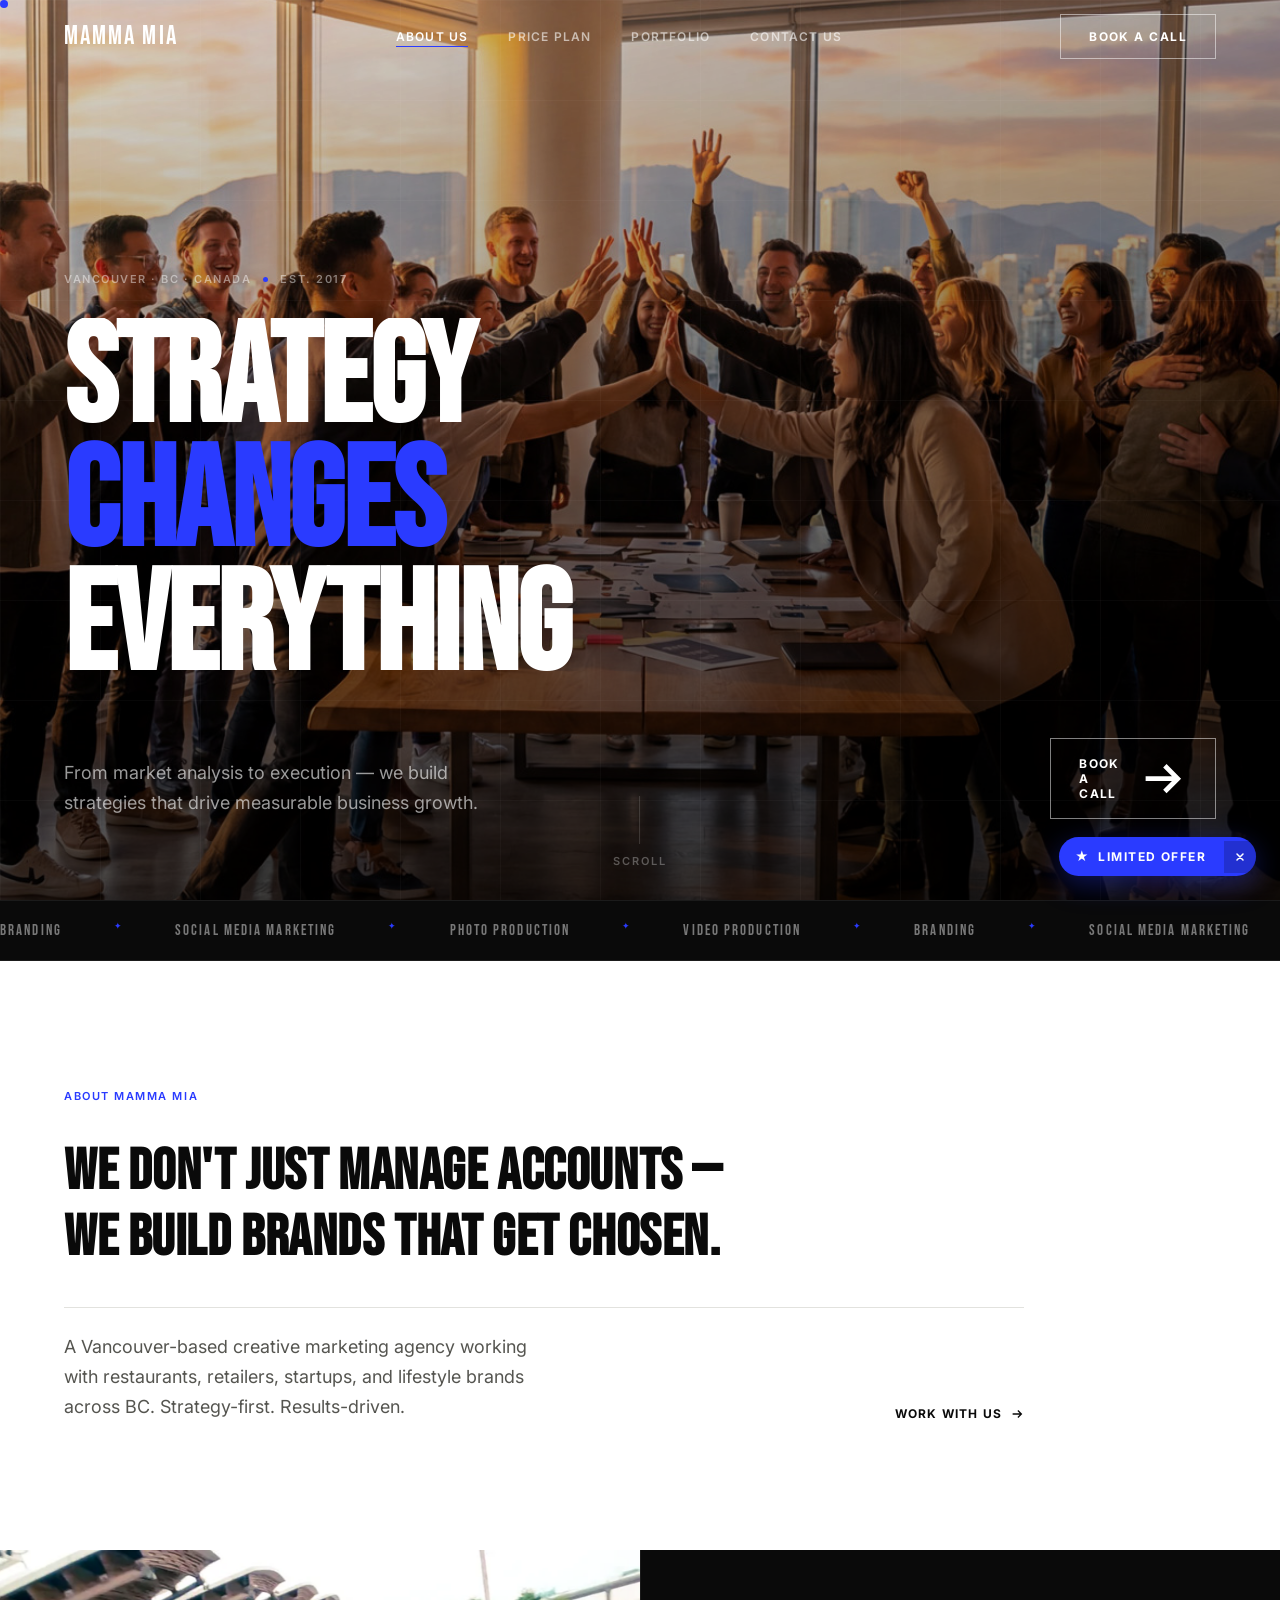
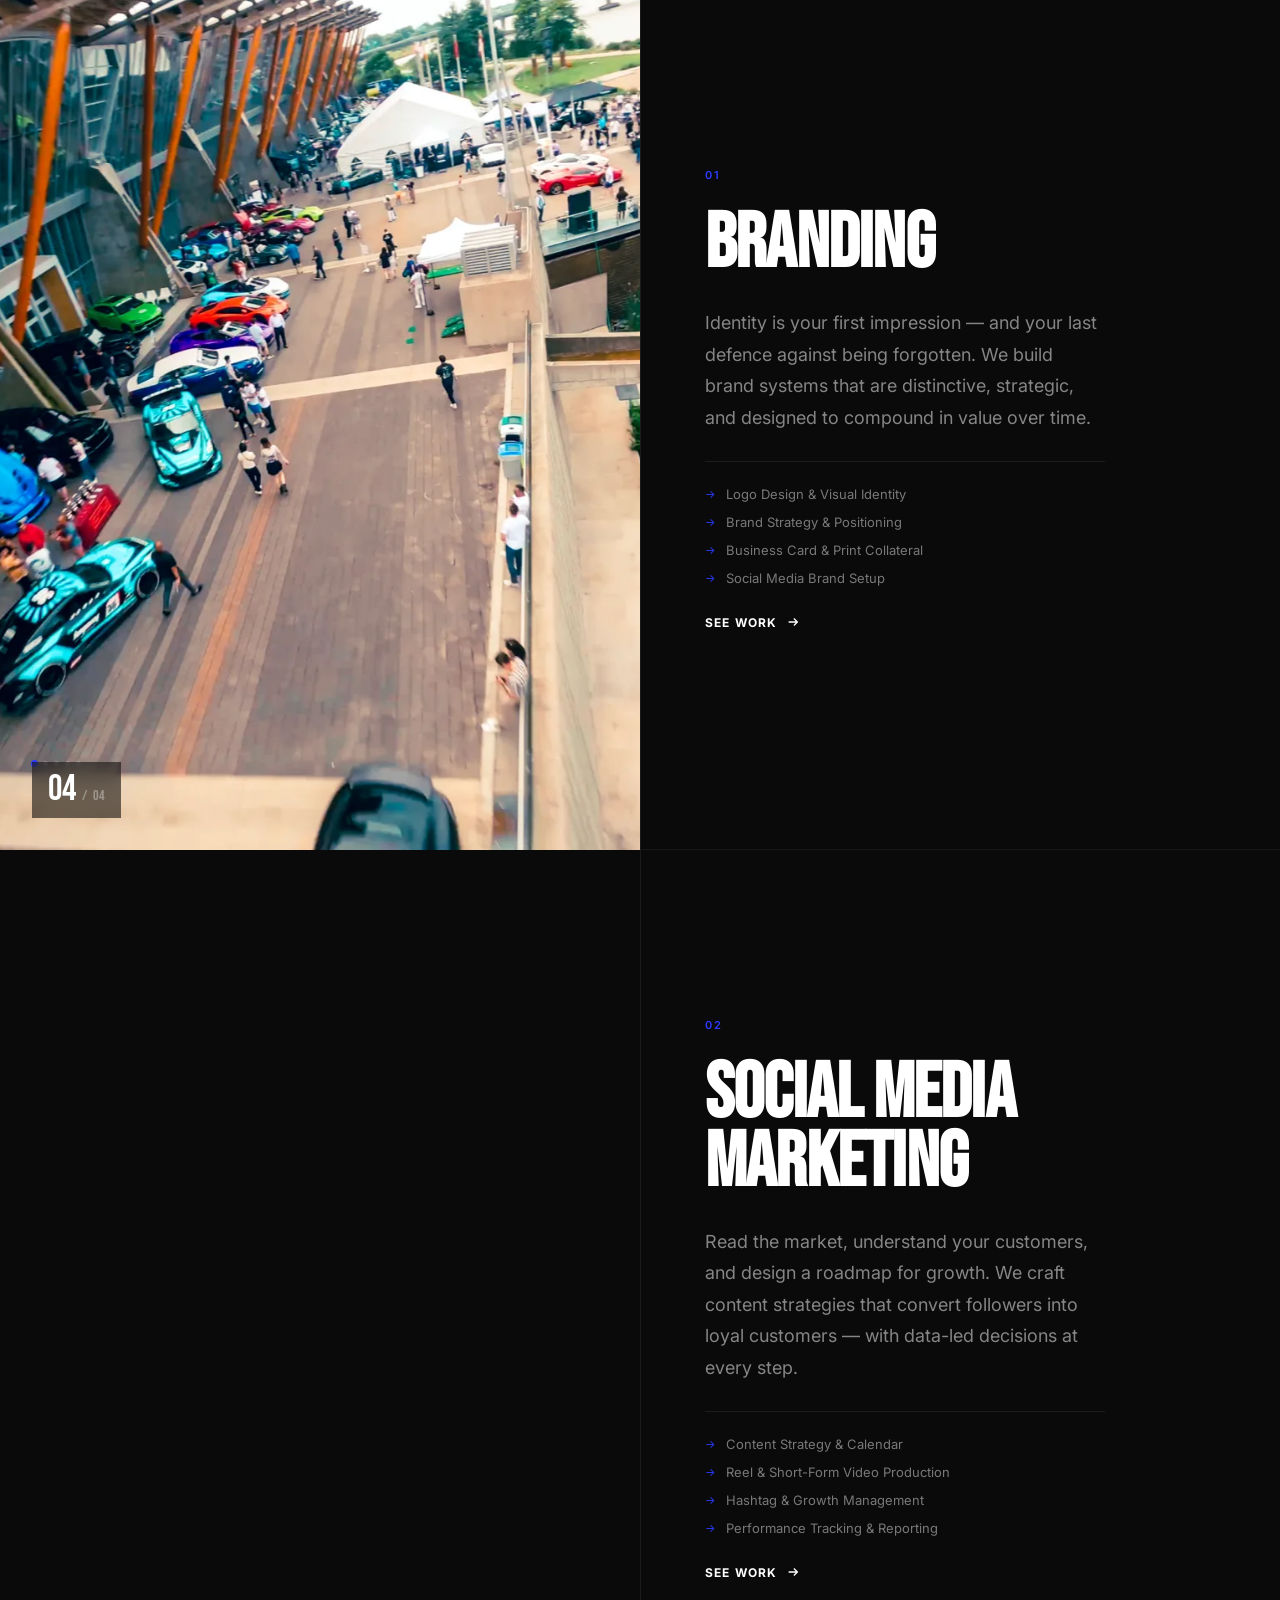
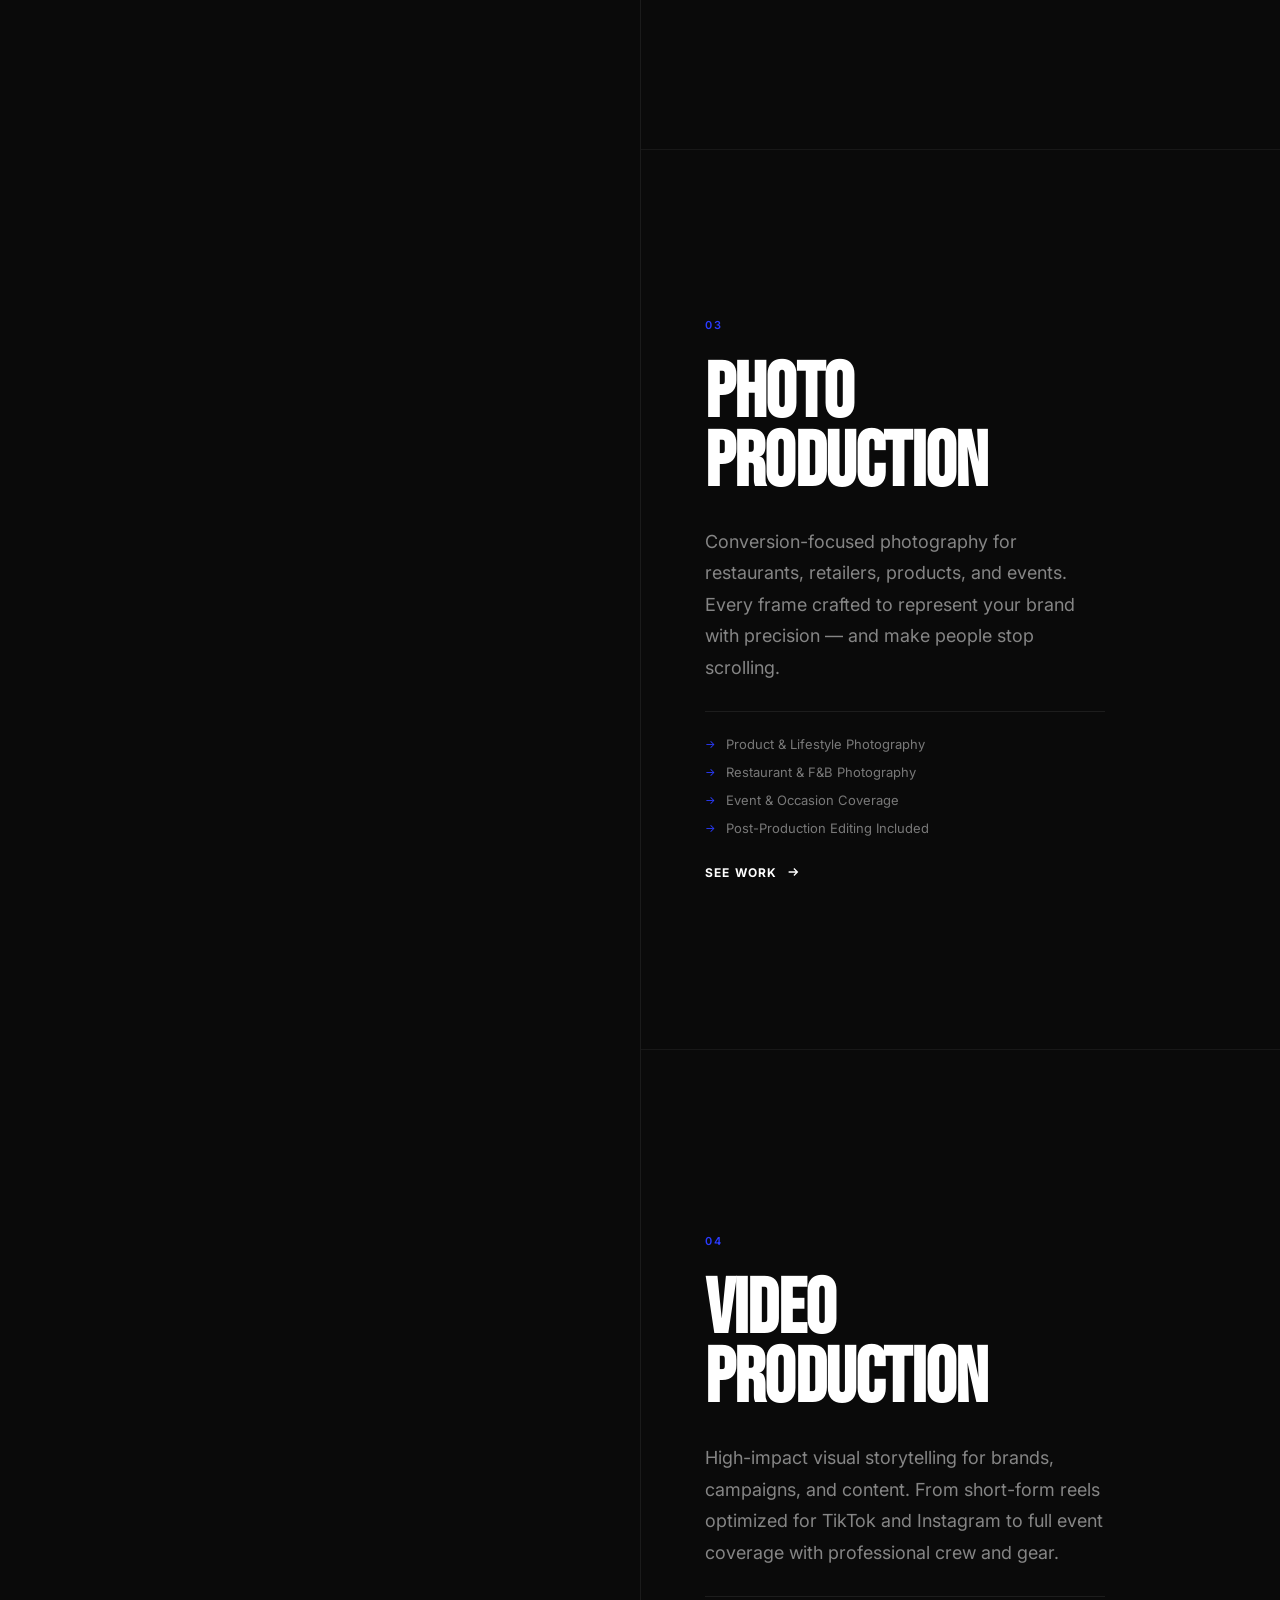
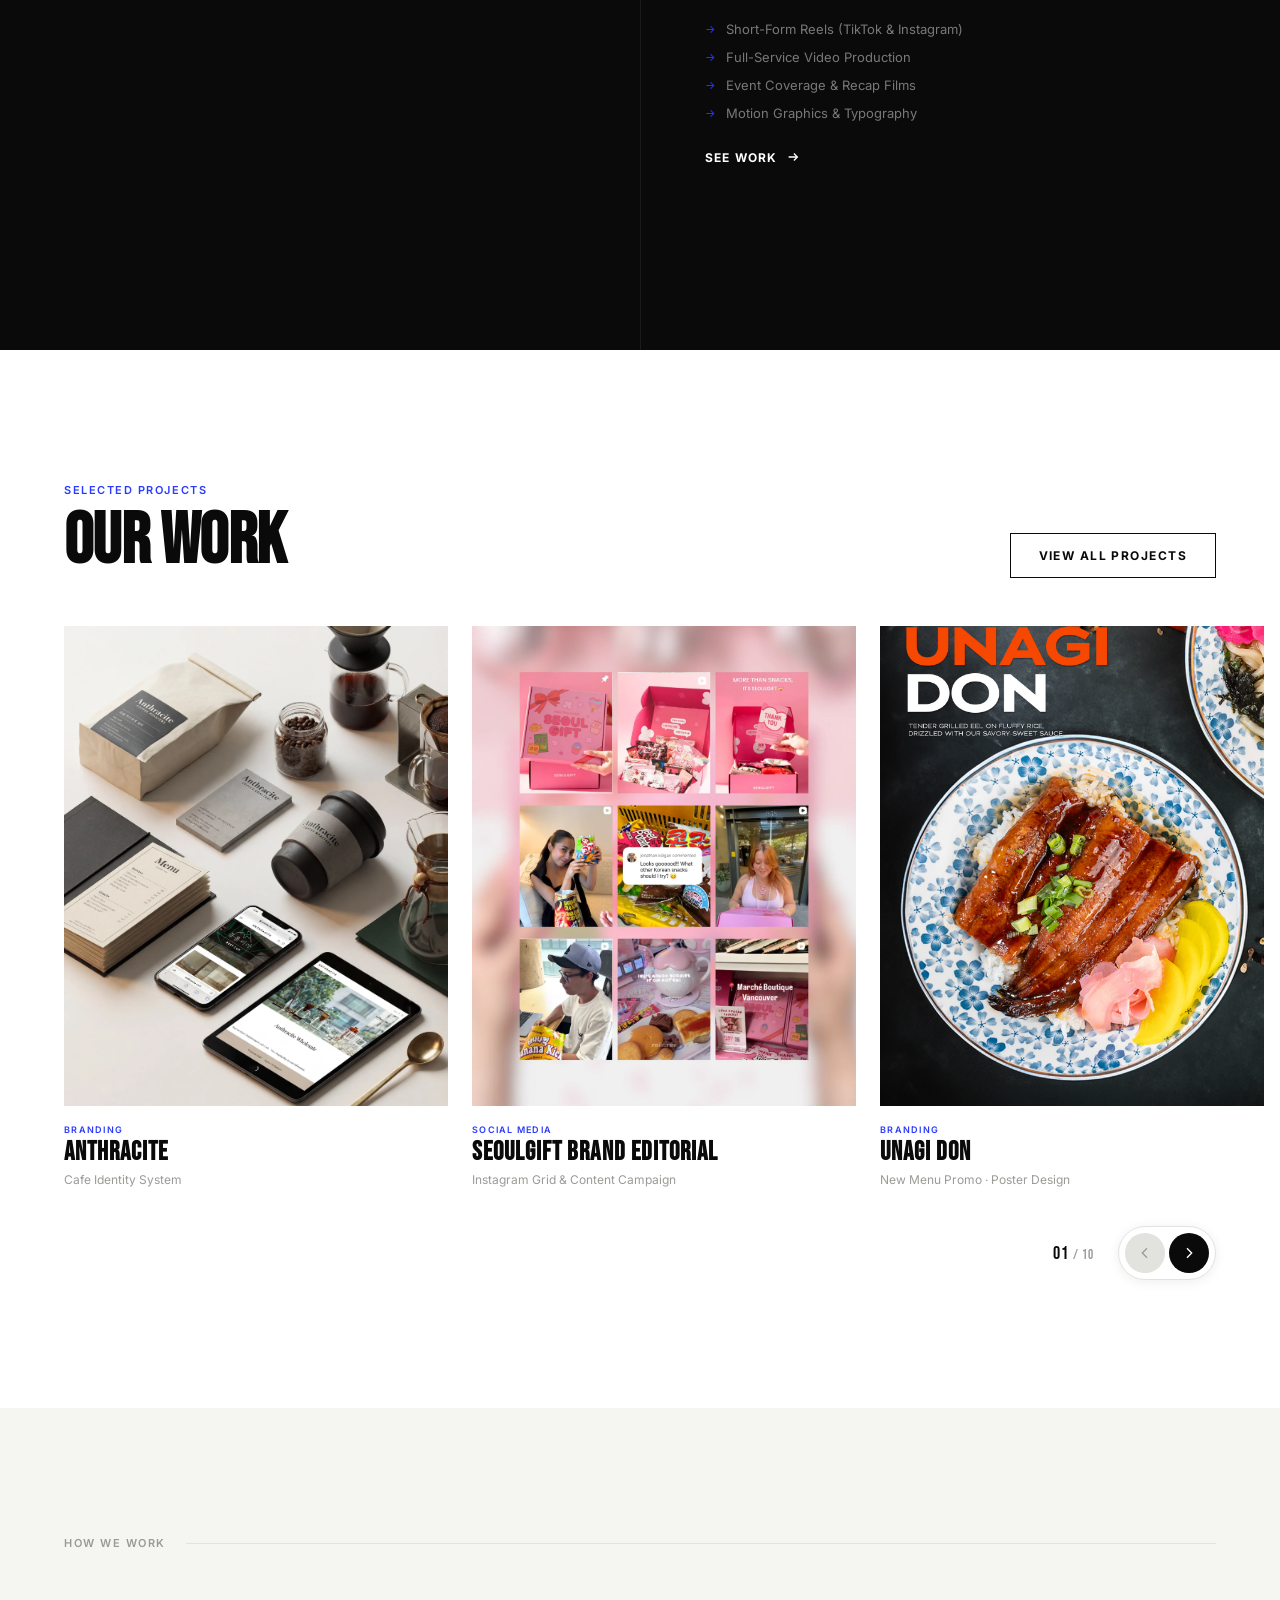
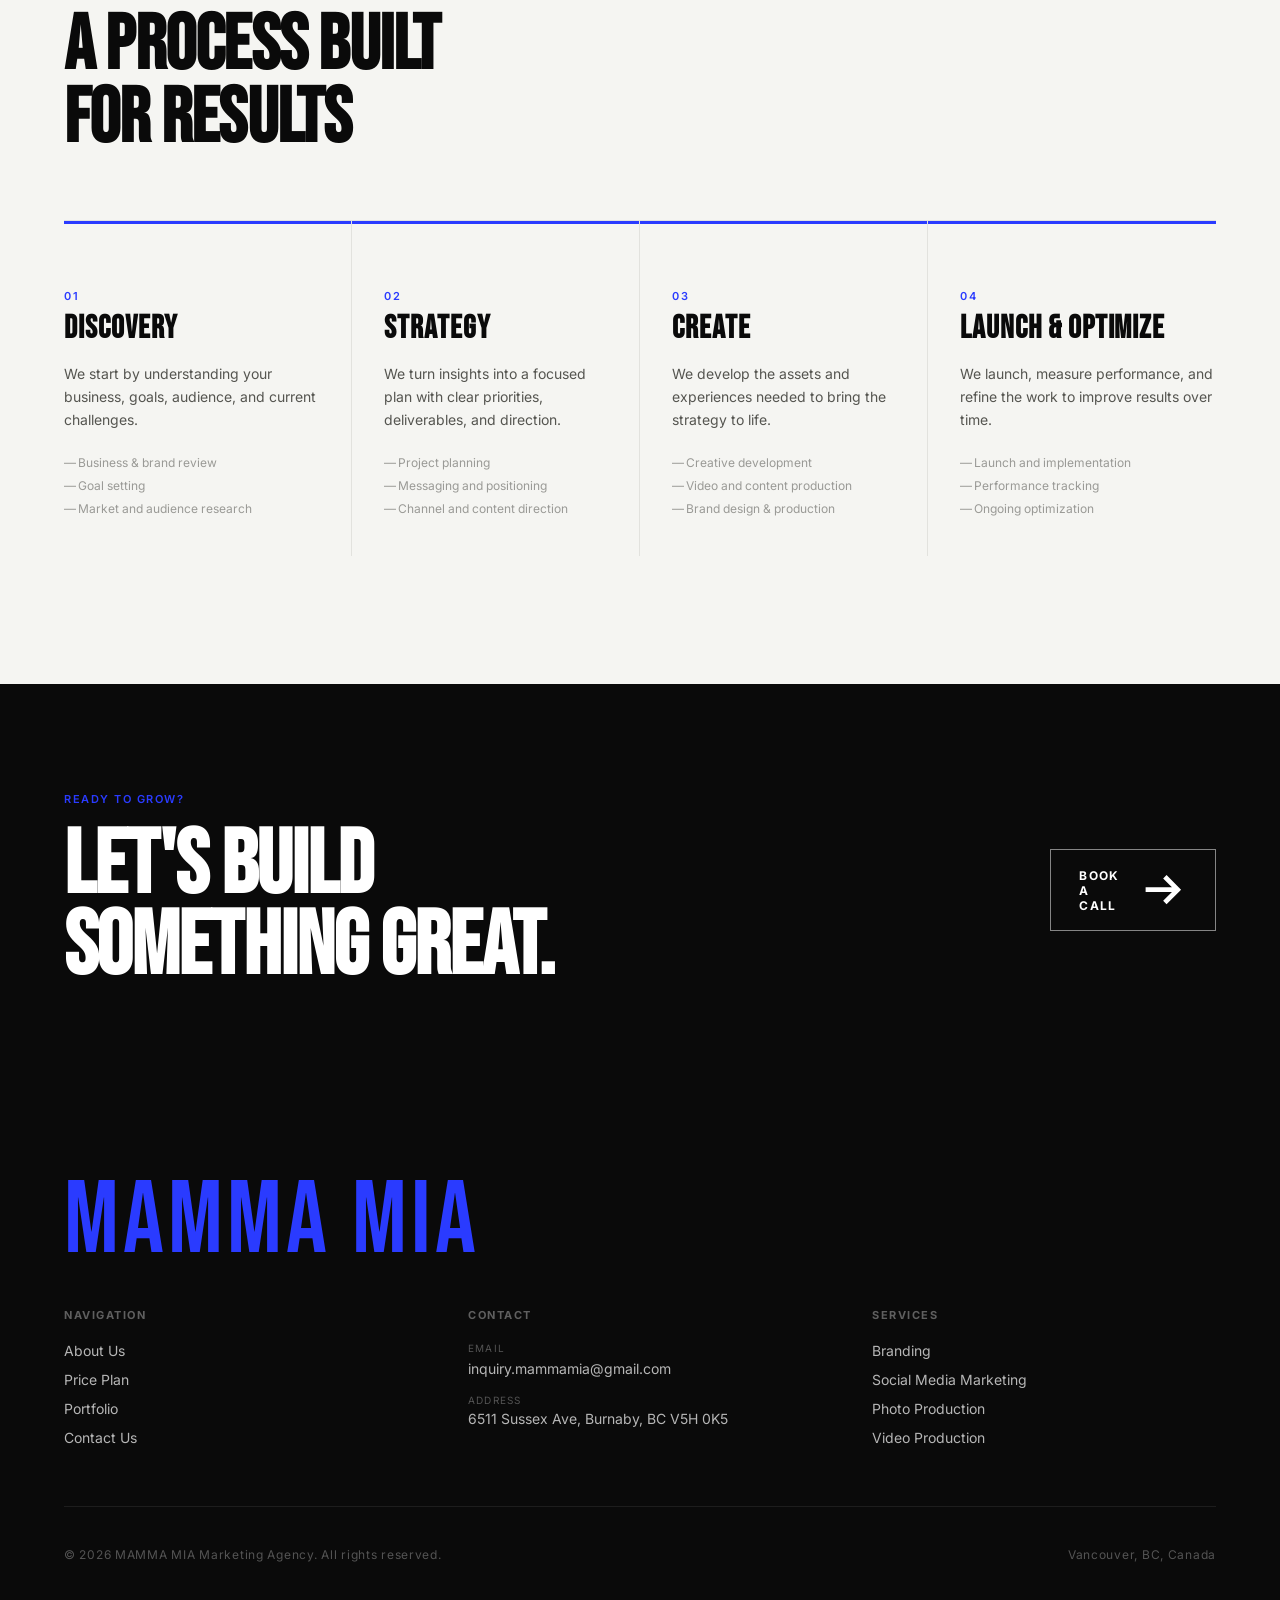
==== commit b1578a45: "Add files via upload" ====
--- a/index.html
+++ b/index.html
@@ -10,6 +10,206 @@
   <link href="https://fonts.googleapis.com/css2?family=Bebas+Neue&amp;family=Inter:wght@300;400;500;600;700&amp;display=swap" rel="stylesheet" />
   <link rel="stylesheet" href="css/style.css" />
   <link rel="stylesheet" href="css/index.css" />
+
+  <style>
+    /* ============================================
+       MAMMA MIA — Promo Components
+       Floating Badge + Solid Blue Promo Bar
+       ============================================ */
+
+    /* ---------- Promo Bar (Solid Blue) ---------- */
+    .promo-bar {
+      width: 100%;
+      background: var(--color-accent, #2a3bff);
+      color: #fff;
+      border-top: 1px solid rgba(255,255,255,0.10);
+      border-bottom: 1px solid rgba(255,255,255,0.15);
+      overflow: hidden;
+      position: relative;
+    }
+    .promo-bar::before {
+      content: '';
+      position: absolute;
+      top: 0; left: -100%;
+      width: 100%; height: 100%;
+      background: linear-gradient(90deg, transparent 0%, rgba(255,255,255,0.08) 50%, transparent 100%);
+      animation: promoShimmer 6s ease-in-out infinite;
+      pointer-events: none;
+    }
+    @keyframes promoShimmer {
+      0% { left: -100%; }
+      100% { left: 100%; }
+    }
+    .promo-bar__inner {
+      display: flex;
+      align-items: center;
+      justify-content: center;
+      gap: 20px;
+      padding: 14px 24px;
+      position: relative;
+      z-index: 1;
+      flex-wrap: wrap;
+      max-width: var(--max-width, 1440px);
+      margin: 0 auto;
+    }
+    .promo-bar__tag {
+      display: inline-flex;
+      align-items: center;
+      font-family: var(--font-sans, 'Inter', sans-serif);
+      font-size: 10px;
+      font-weight: 700;
+      letter-spacing: 0.18em;
+      text-transform: uppercase;
+      padding: 5px 11px;
+      background: rgba(255,255,255,0.15);
+      border: 1px solid rgba(255,255,255,0.30);
+      color: #fff;
+      white-space: nowrap;
+    }
+    .promo-bar__text {
+      font-family: var(--font-sans, 'Inter', sans-serif);
+      font-size: 13.5px;
+      font-weight: 500;
+      letter-spacing: 0.01em;
+      color: #fff;
+      line-height: 1.4;
+      text-align: center;
+    }
+    .promo-bar__link {
+      display: inline-flex;
+      align-items: center;
+      gap: 6px;
+      font-family: var(--font-sans, 'Inter', sans-serif);
+      font-size: 11px;
+      font-weight: 700;
+      letter-spacing: 0.14em;
+      text-transform: uppercase;
+      color: #fff;
+      text-decoration: none;
+      padding: 6px 12px;
+      border-bottom: 1px solid rgba(255,255,255,0.45);
+      transition: all 0.2s ease;
+      white-space: nowrap;
+    }
+    .promo-bar__link:hover {
+      background: rgba(255,255,255,0.12);
+      border-bottom-color: #fff;
+      transform: translateX(2px);
+    }
+    .promo-bar__link svg {
+      width: 14px;
+      height: 14px;
+      transition: transform 0.2s ease;
+    }
+    .promo-bar__link:hover svg {
+      transform: translateX(3px);
+    }
+    @media (max-width: 900px) {
+      .promo-bar__inner { gap: 14px; padding: 12px 20px; }
+      .promo-bar__text { font-size: 12.5px; }
+    }
+    @media (max-width: 640px) {
+      .promo-bar__inner { flex-direction: column; gap: 10px; padding: 14px 20px; text-align: center; }
+      .promo-bar__text { font-size: 12.5px; max-width: 360px; }
+      .promo-bar__tag { font-size: 9.5px; padding: 4px 10px; }
+    }
+
+    /* ---------- Floating Badge ---------- */
+    .floating-promo {
+      position: fixed;
+      bottom: 24px;
+      right: 24px;
+      z-index: 9998;
+      display: inline-flex;
+      align-items: center;
+      gap: 0;
+      background: var(--color-accent, #2a3bff);
+      color: #fff;
+      box-shadow: 0 8px 28px rgba(42, 59, 255, 0.35), 0 2px 8px rgba(0, 0, 0, 0.12);
+      border-radius: 999px;
+      overflow: hidden;
+      animation: floatPulse 3s ease-in-out infinite, floatIn 0.6s cubic-bezier(0.16, 1, 0.3, 1) 0.8s both;
+      transition: transform 0.3s ease, box-shadow 0.3s ease;
+    }
+    @keyframes floatIn {
+      0% { opacity: 0; transform: translateY(20px) scale(0.85); }
+      100% { opacity: 1; transform: translateY(0) scale(1); }
+    }
+    @keyframes floatPulse {
+      0%, 100% { box-shadow: 0 8px 28px rgba(42, 59, 255, 0.35), 0 0 0 0 rgba(42, 59, 255, 0.55); }
+      50% { box-shadow: 0 8px 28px rgba(42, 59, 255, 0.35), 0 0 0 10px rgba(42, 59, 255, 0); }
+    }
+    .floating-promo:hover {
+      transform: translateY(-3px) scale(1.02);
+      box-shadow: 0 12px 32px rgba(42, 59, 255, 0.45);
+    }
+    .floating-promo.floating-promo--hidden {
+      opacity: 0;
+      pointer-events: none;
+      transform: translateY(20px) scale(0.85);
+      transition: all 0.3s ease;
+    }
+    .floating-promo__main {
+      display: inline-flex;
+      align-items: center;
+      gap: 8px;
+      padding: 12px 18px 12px 16px;
+      color: #fff;
+      text-decoration: none;
+      font-family: var(--font-sans, 'Inter', sans-serif);
+      font-size: 12px;
+      font-weight: 700;
+      letter-spacing: 0.12em;
+      text-transform: uppercase;
+      white-space: nowrap;
+    }
+    .floating-promo__star {
+      font-size: 13px;
+      line-height: 1;
+      animation: starSpin 4s linear infinite;
+      display: inline-block;
+    }
+    @keyframes starSpin {
+      from { transform: rotate(0deg); }
+      to { transform: rotate(360deg); }
+    }
+    .floating-promo__close {
+      width: 32px;
+      height: 32px;
+      display: inline-flex;
+      align-items: center;
+      justify-content: center;
+      background: rgba(0, 0, 0, 0.18);
+      border: none;
+      color: #fff;
+      cursor: pointer;
+      transition: background 0.2s ease;
+      flex-shrink: 0;
+    }
+    .floating-promo__close:hover {
+      background: rgba(0, 0, 0, 0.32);
+    }
+    .floating-promo__close svg {
+      width: 12px;
+      height: 12px;
+      stroke: #fff;
+      stroke-width: 2;
+    }
+    @media (max-width: 640px) {
+      .floating-promo {
+        bottom: 16px;
+        right: 16px;
+      }
+      .floating-promo__main {
+        padding: 10px 14px 10px 14px;
+        font-size: 11px;
+      }
+      .floating-promo__close {
+        width: 28px;
+        height: 28px;
+      }
+    }
+  </style>
 </head>
 <body>
 
@@ -699,5 +899,34 @@
     })();
   </script>
 <script defer src="https://static.cloudflareinsights.com/beacon.min.js/v8c78df7c7c0f484497ecbca7046644da1771523124516" integrity="sha512-8DS7rgIrAmghBFwoOTujcf6D9rXvH8xm8JQ1Ja01h9QX8EzXldiszufYa4IFfKdLUKTTrnSFXLDkUEOTrZQ8Qg==" data-cf-beacon='{"version":"2024.11.0","token":"4edd5f8ec12a48cfa682ab8261b80a79","server_timing":{"name":{"cfCacheStatus":true,"cfEdge":true,"cfExtPri":true,"cfL4":true,"cfOrigin":true,"cfSpeedBrain":true},"location_startswith":null}}' crossorigin="anonymous"></script>
+
+  <!-- ======== Floating Promo Badge ======== -->
+  <div class="floating-promo" id="floatingPromo">
+    <a href="contact.html" class="floating-promo__main">
+      <span class="floating-promo__star">★</span>
+      <span>Limited Offer</span>
+    </a>
+    <button type="button" class="floating-promo__close" id="floatingPromoClose" aria-label="Close promotional offer">
+      <svg viewBox="0 0 16 16" fill="none" xmlns="http://www.w3.org/2000/svg"><path d="M4 4 L12 12 M12 4 L4 12" stroke-linecap="round"/></svg>
+    </button>
+  </div>
+  <script>
+    (function () {
+      var promo = document.getElementById('floatingPromo');
+      var closeBtn = document.getElementById('floatingPromoClose');
+      if (!promo || !closeBtn) return;
+      try {
+        if (sessionStorage.getItem('floatingPromoClosed') === '1') {
+          promo.classList.add('floating-promo--hidden');
+        }
+      } catch (e) {}
+      closeBtn.addEventListener('click', function () {
+        promo.classList.add('floating-promo--hidden');
+        try { sessionStorage.setItem('floatingPromoClosed', '1'); } catch (e) {}
+      });
+    })();
+  </script>
+
+<script defer src="https://static.cloudflareinsights.com/beacon.min.js/v8c78df7c7c0f484497ecbca7046644da1771523124516" integrity="sha512-8DS7rgIrAmghBFwoOTujcf6D9rXvH8xm8JQ1Ja01h9QX8EzXldiszufYa4IFfKdLUKTTrnSFXLDkUEOTrZQ8Qg==" data-cf-beacon='{"version":"2024.11.0","token":"4edd5f8ec12a48cfa682ab8261b80a79","server_timing":{"name":{"cfCacheStatus":true,"cfEdge":true,"cfExtPri":true,"cfL4":true,"cfOrigin":true,"cfSpeedBrain":true},"location_startswith":null}}' crossorigin="anonymous"></script>
 </body>
 </html>
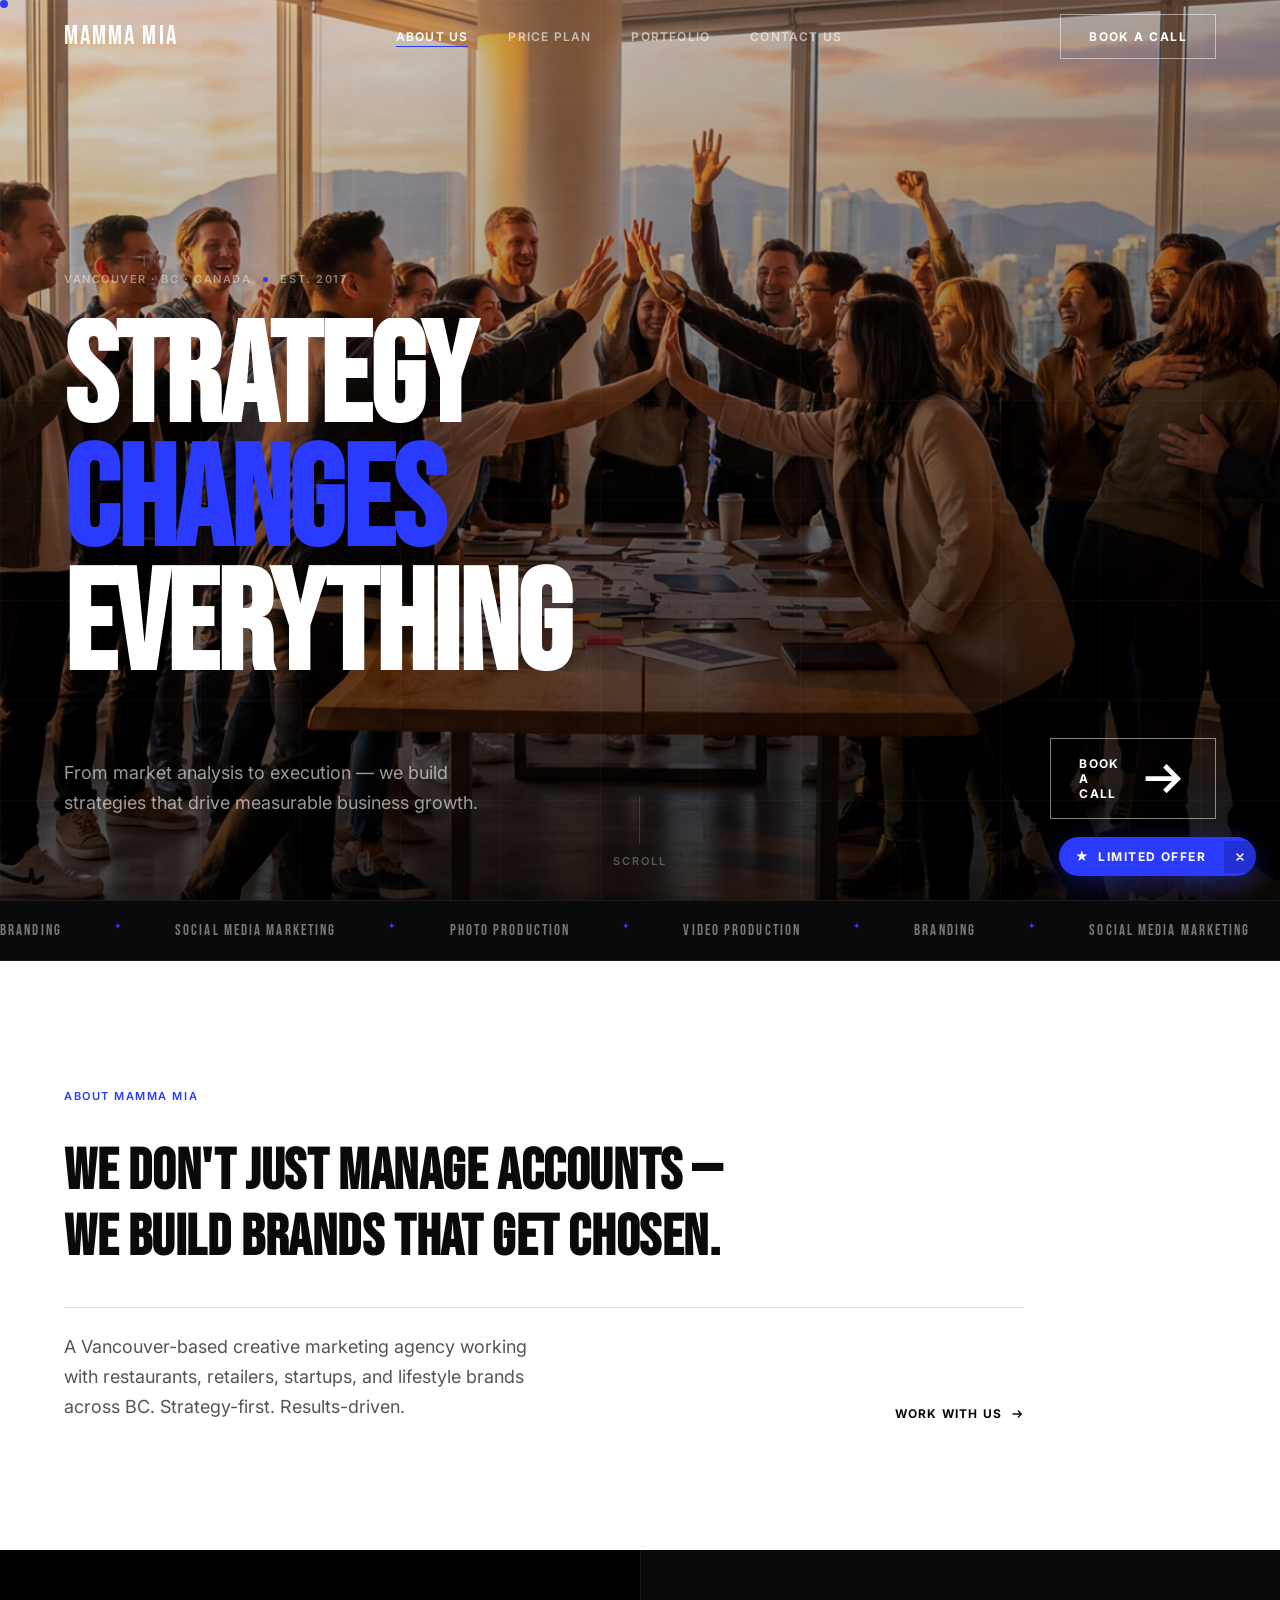
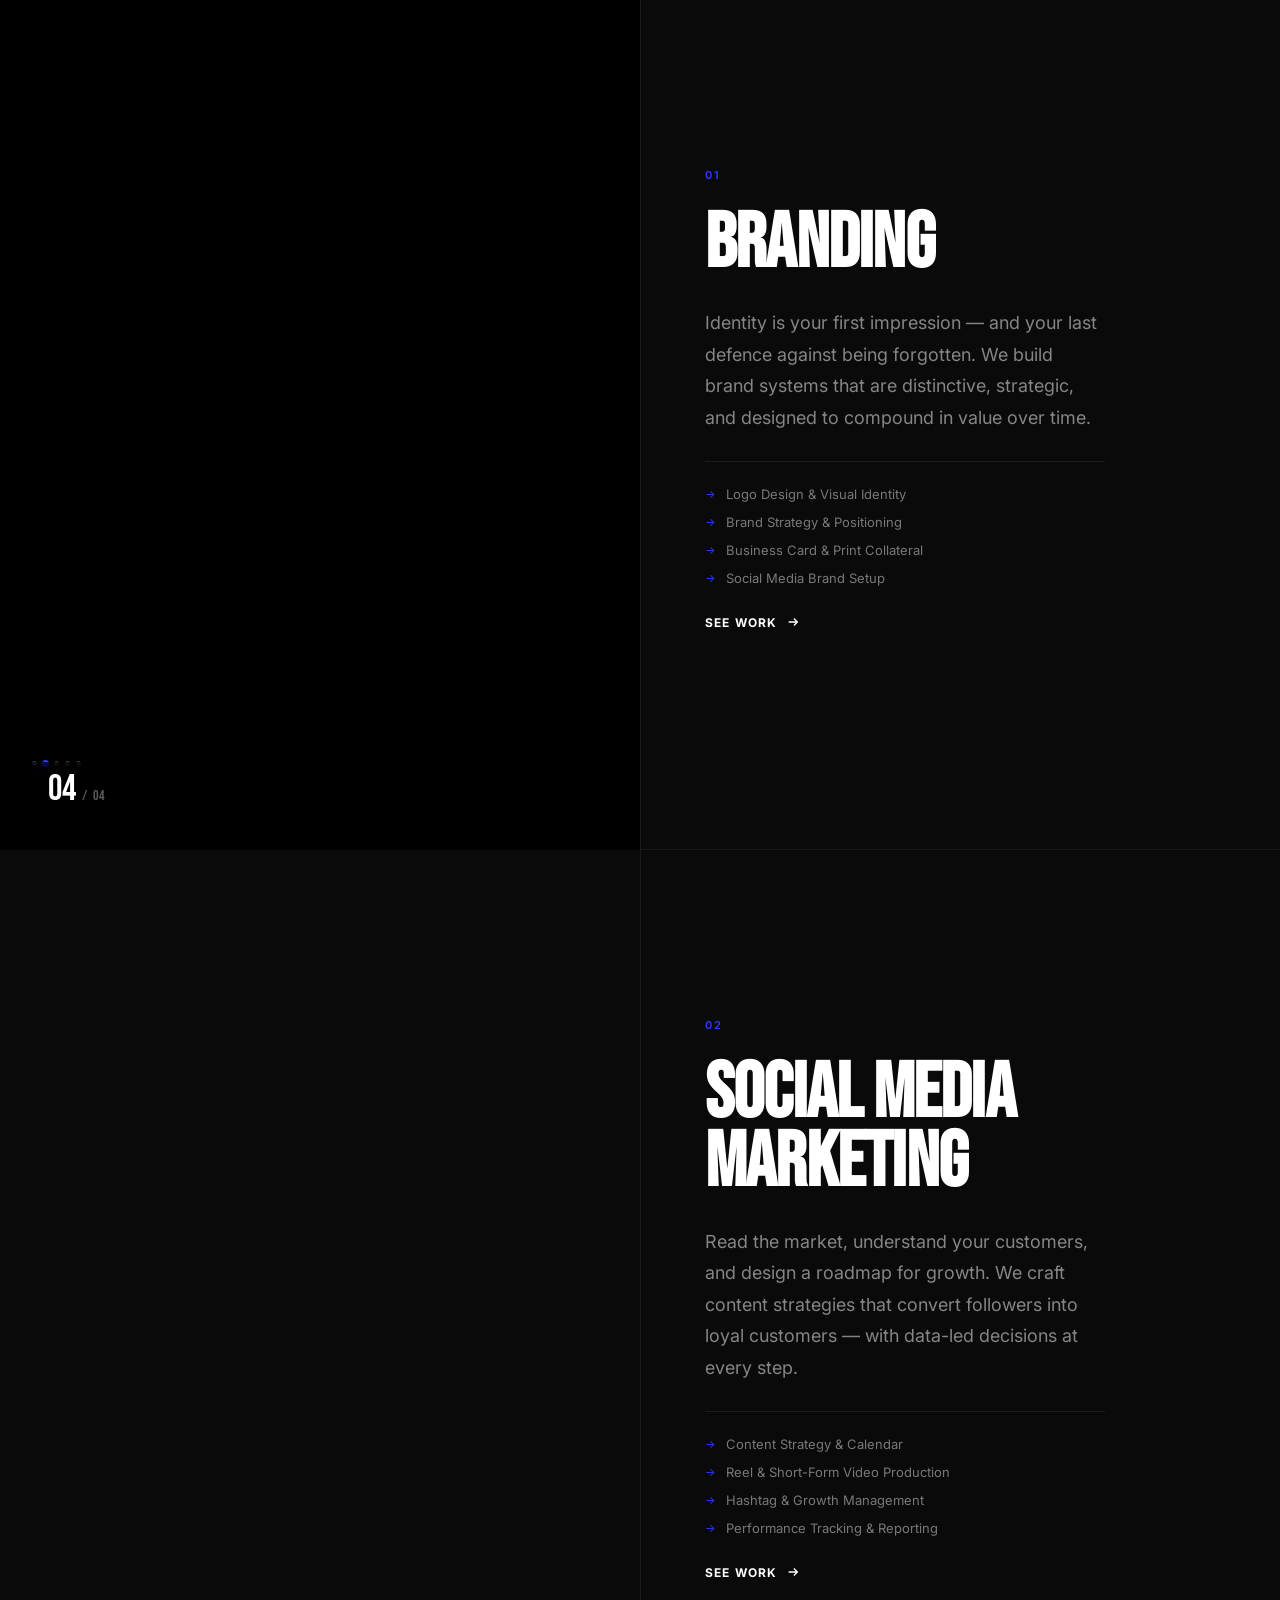
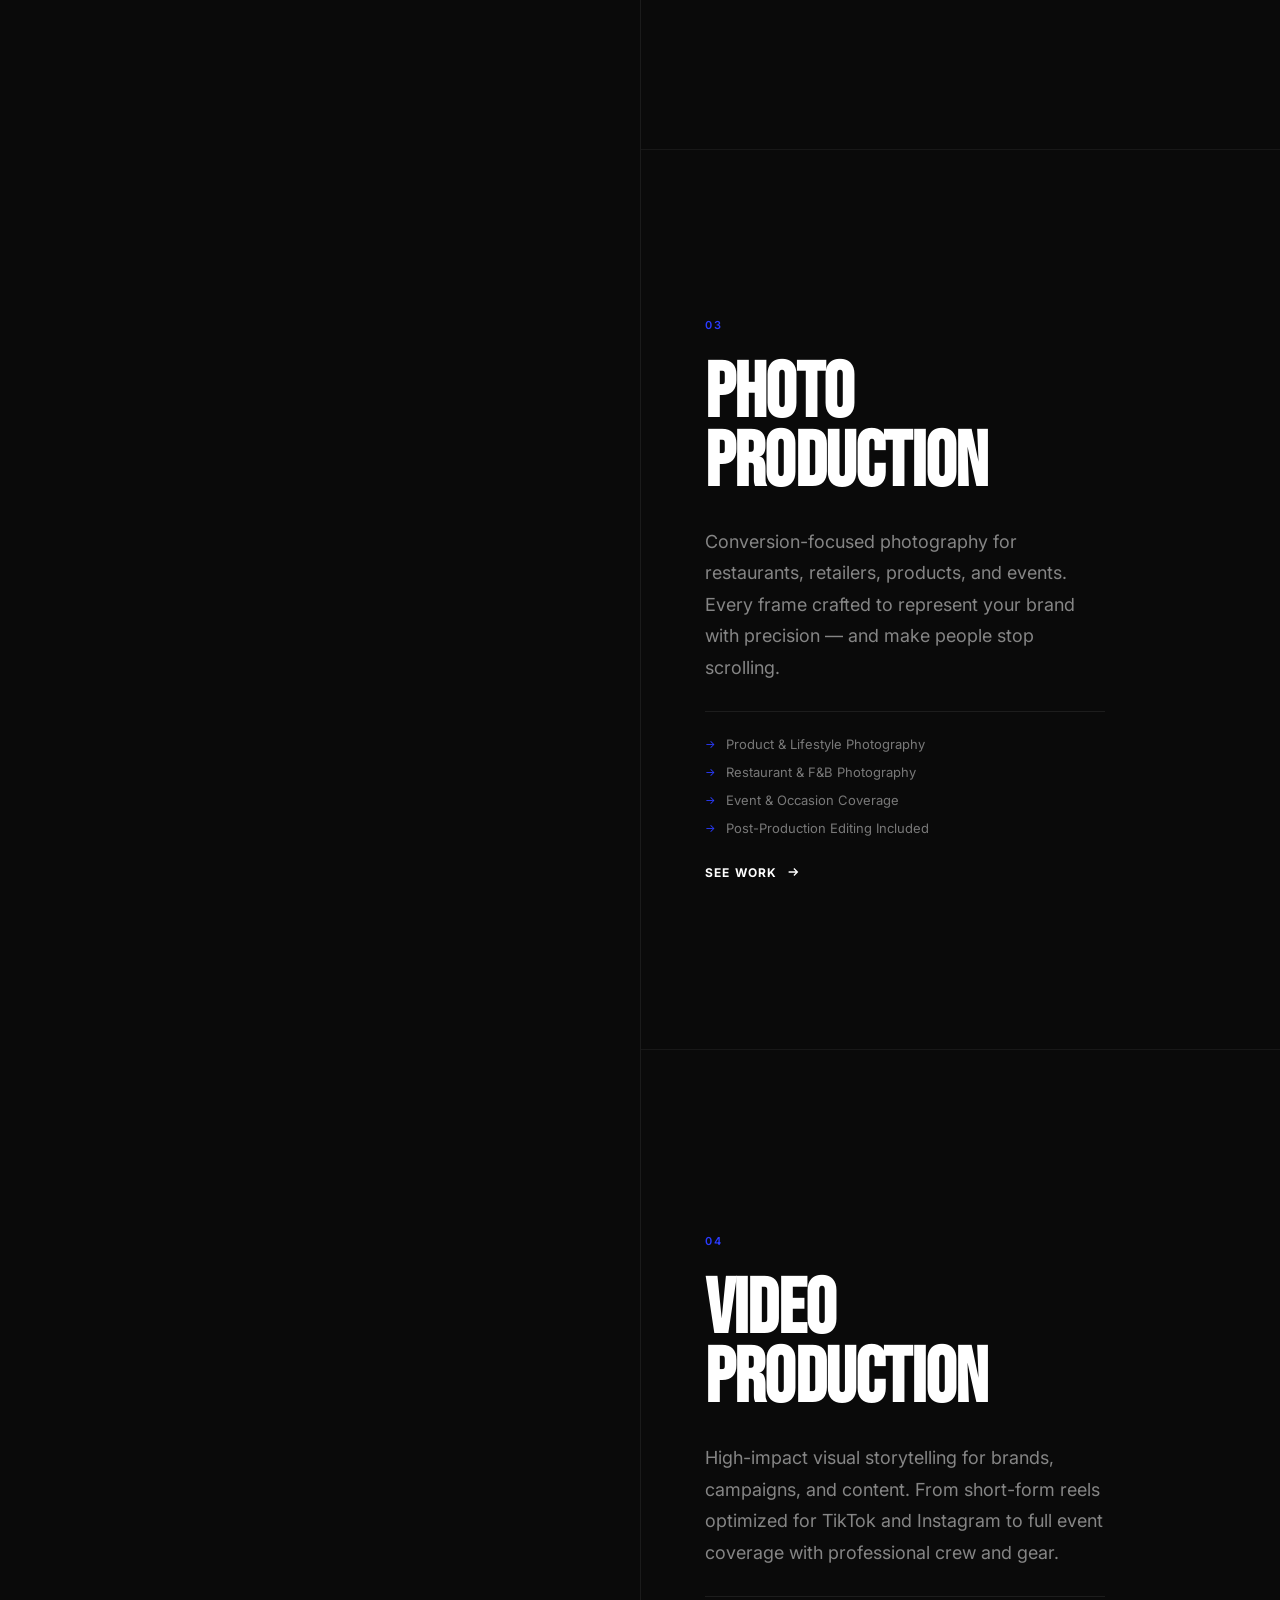
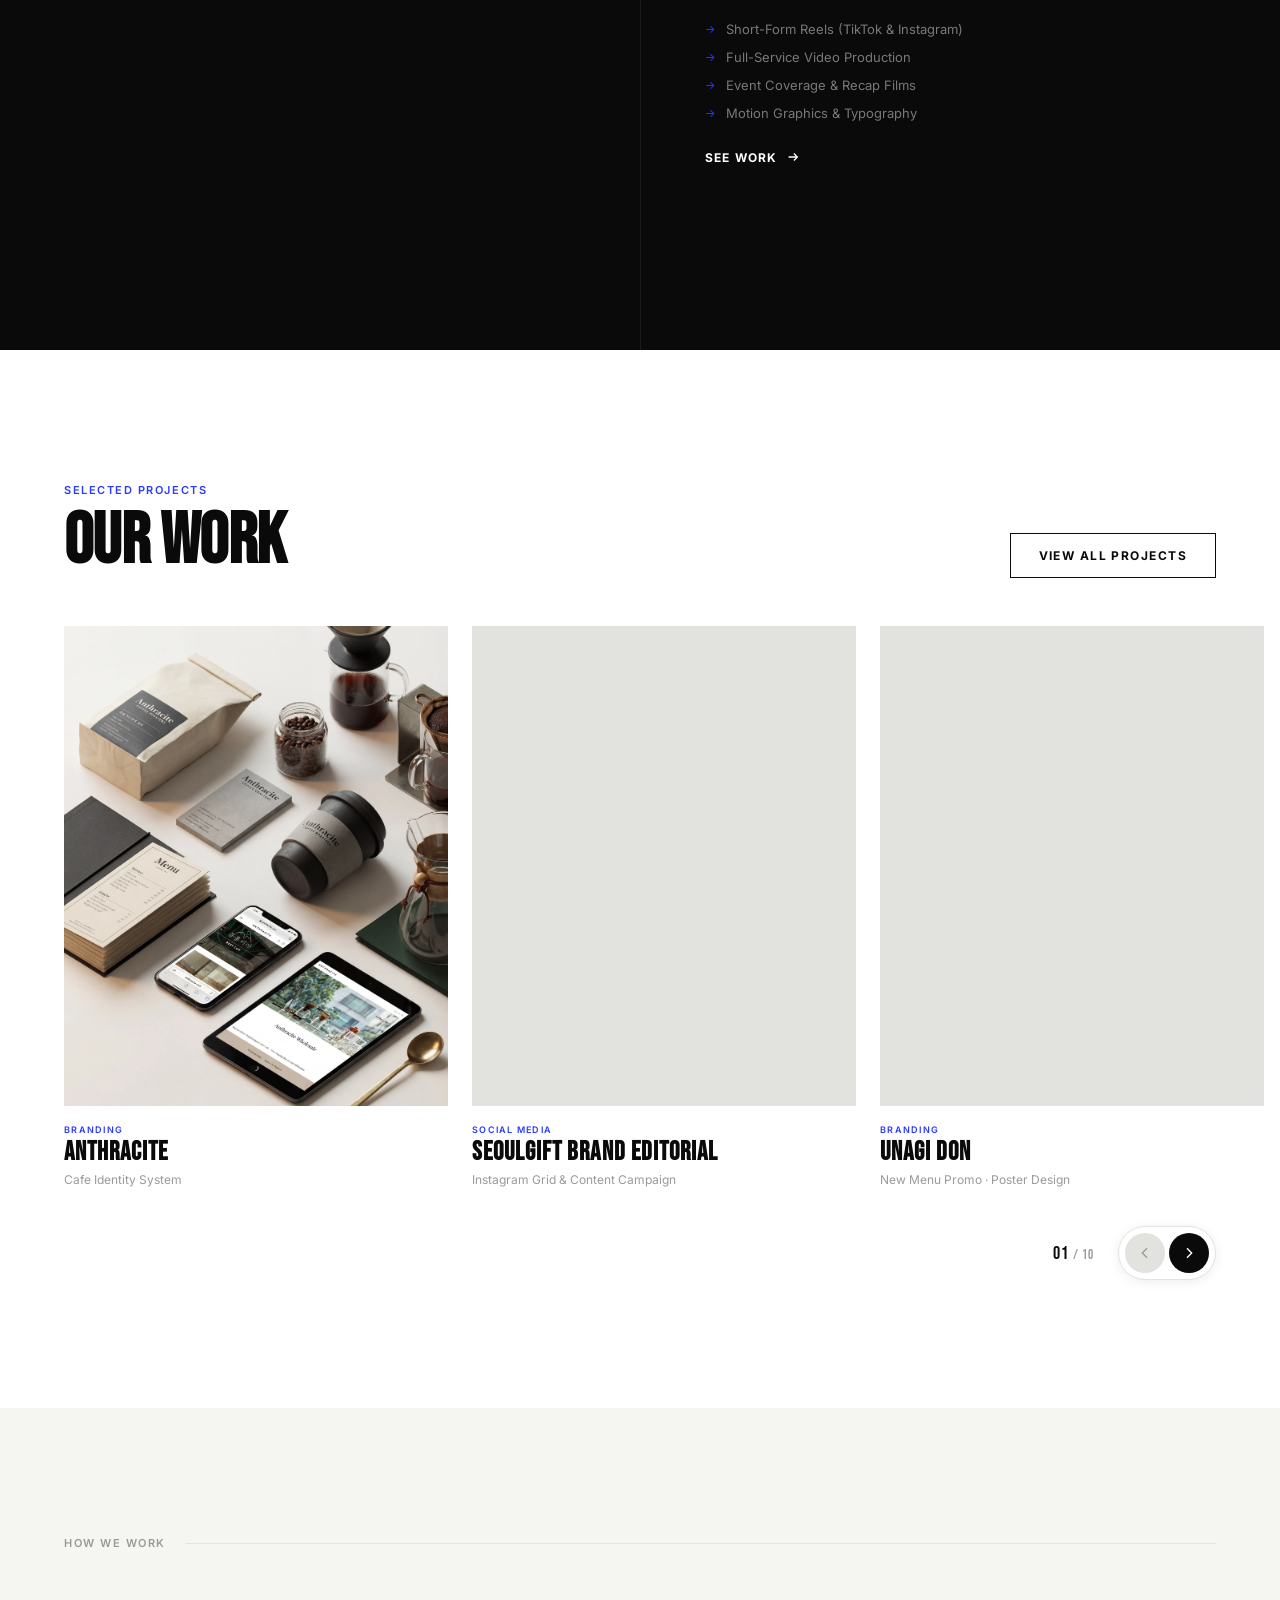
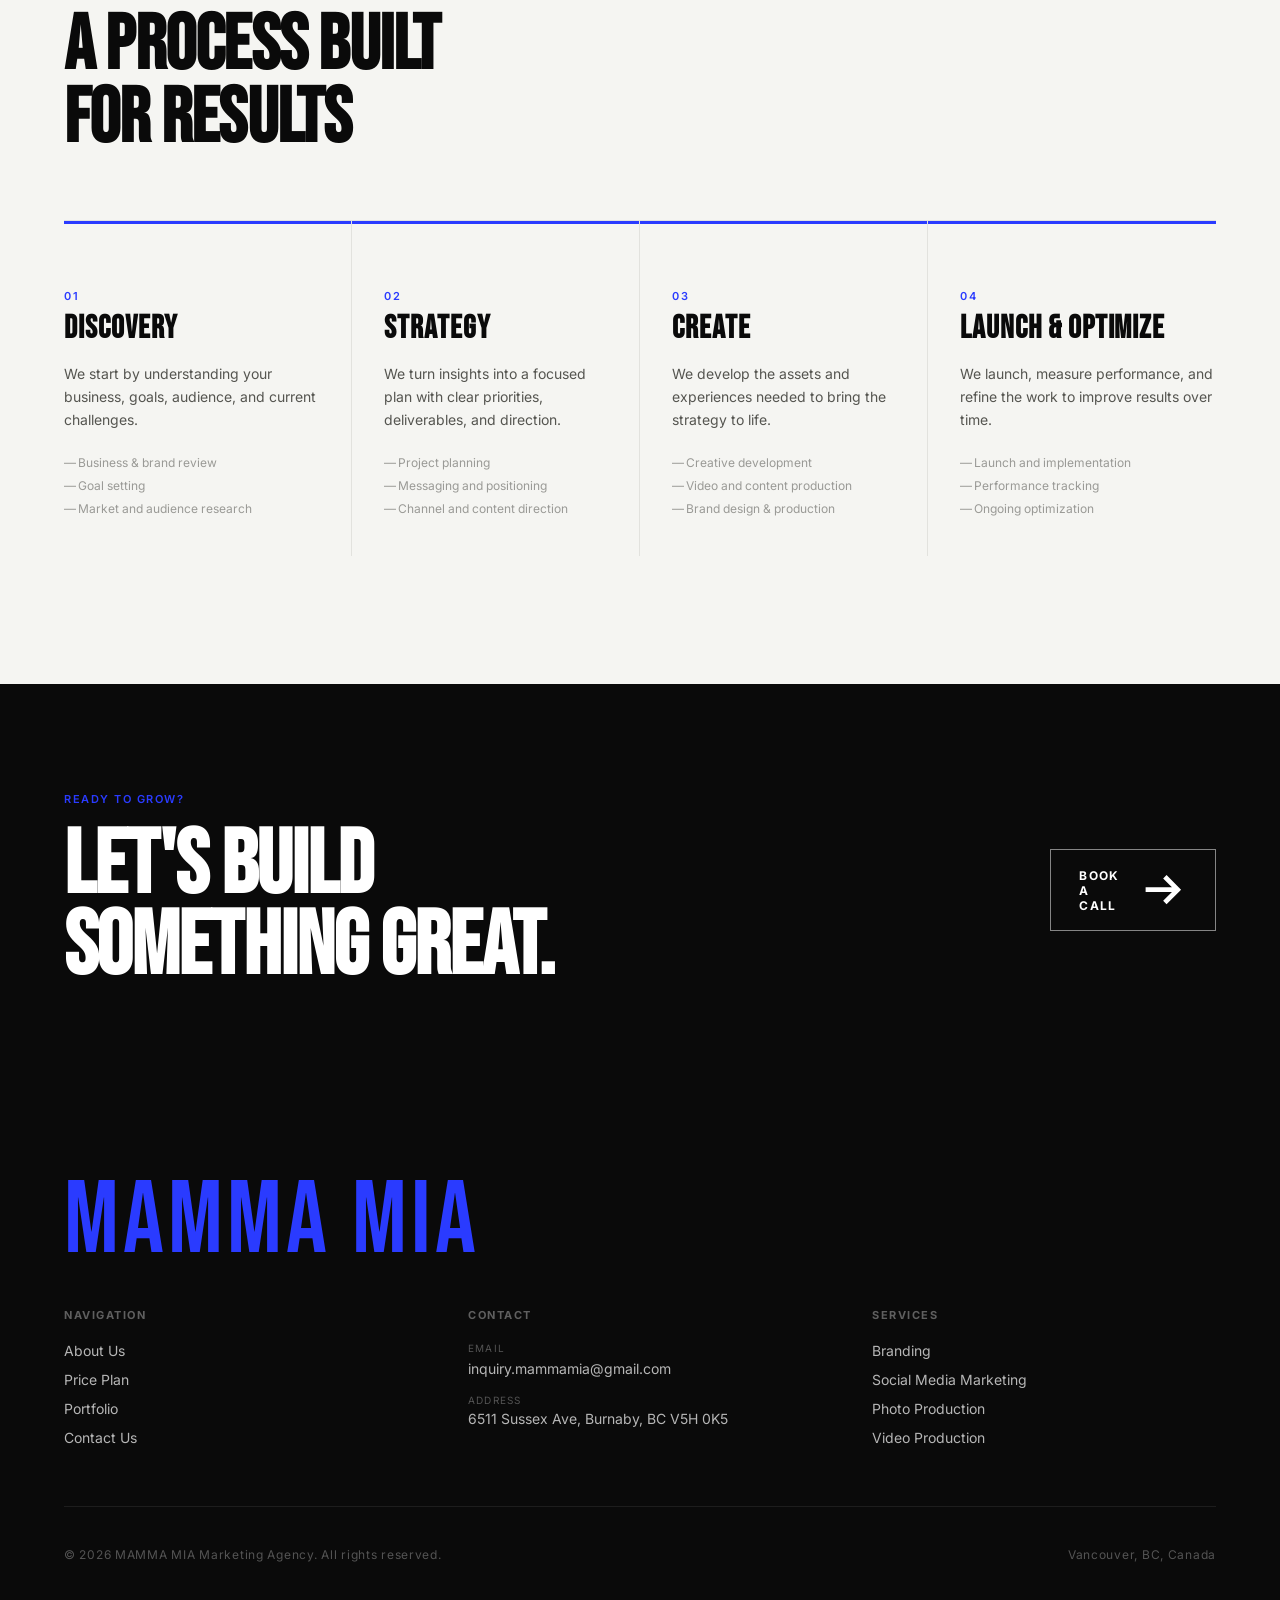
==== commit dcd84f8e: "Add files via upload" ====
--- a/index.html
+++ b/index.html
@@ -450,21 +450,21 @@
           alt="Hani Skincare Portrait" class="sticky-services__img" data-service="2" data-slide="4"
           loading="eager" decoding="async" fetchpriority="high" />
 
-        <!-- 3: Video Production (5장) — Cars &amp; Hoops, DL Acro, F Diary, MCST, Once Upon Shine -->
-        <img src="images/video/03_cars_and_hoops.webp"
-          alt="Cars and Hoops Brand Film" class="sticky-services__img" data-service="3" data-slide="0"
+        <!-- 3: Video Production (5장) — Cars &amp; Hoops, DL Acro, F Diary, MCST KOCCA, Once Upon a Shine Gala -->
+        <img src="images/video/cars-and-hoops-luxury-supercar-event-vancouver.jpeg"
+          alt="Cars &amp; Hoops - Luxury supercar event Vancouver" class="sticky-services__img" data-service="3" data-slide="0"
           loading="eager" decoding="async" fetchpriority="high" />
         <img src="images/video/04_dl_acro_1.webp"
-          alt="DL Acro Film" class="sticky-services__img" data-service="3" data-slide="1"
+          alt="DL ACRO - Brand Campaign Film" class="sticky-services__img" data-service="3" data-slide="1"
           loading="eager" decoding="async" fetchpriority="high" />
         <img src="images/video/06_f_diary_perfume.webp"
-          alt="F Diary Perfume Film" class="sticky-services__img" data-service="3" data-slide="2"
+          alt="F Diary Perfume - Beauty Campaign Film" class="sticky-services__img" data-service="3" data-slide="2"
           loading="eager" decoding="async" fetchpriority="high" />
         <img src="images/video/08_mcst_kocca_wild_vr.jpg"
-          alt="MCST KOCCA Wild VR" class="sticky-services__img" data-service="3" data-slide="3"
-          loading="eager" decoding="async" fetchpriority="high" />
-        <img src="images/video/10_once_upon_shine_gala.webp"
-          alt="Once Upon Shine Gala Film" class="sticky-services__img" data-service="3" data-slide="4"
+          alt="MCST x KOCCA - Wild VR Content" class="sticky-services__img" data-service="3" data-slide="3"
+          loading="eager" decoding="async" fetchpriority="high" />
+        <img src="images/video/once-upon-a-shine-gala-event-stage-lighting-vancouver.jpeg"
+          alt="Once Upon a Shine Gala - Event stage lighting Vancouver" class="sticky-services__img" data-service="3" data-slide="4"
           loading="eager" decoding="async" fetchpriority="high" />
 
       </div>
@@ -928,5 +928,6 @@
   </script>
 
 <script defer src="https://static.cloudflareinsights.com/beacon.min.js/v8c78df7c7c0f484497ecbca7046644da1771523124516" integrity="sha512-8DS7rgIrAmghBFwoOTujcf6D9rXvH8xm8JQ1Ja01h9QX8EzXldiszufYa4IFfKdLUKTTrnSFXLDkUEOTrZQ8Qg==" data-cf-beacon='{"version":"2024.11.0","token":"4edd5f8ec12a48cfa682ab8261b80a79","server_timing":{"name":{"cfCacheStatus":true,"cfEdge":true,"cfExtPri":true,"cfL4":true,"cfOrigin":true,"cfSpeedBrain":true},"location_startswith":null}}' crossorigin="anonymous"></script>
+<script defer src="https://static.cloudflareinsights.com/beacon.min.js/v8c78df7c7c0f484497ecbca7046644da1771523124516" integrity="sha512-8DS7rgIrAmghBFwoOTujcf6D9rXvH8xm8JQ1Ja01h9QX8EzXldiszufYa4IFfKdLUKTTrnSFXLDkUEOTrZQ8Qg==" data-cf-beacon='{"version":"2024.11.0","token":"4edd5f8ec12a48cfa682ab8261b80a79","server_timing":{"name":{"cfCacheStatus":true,"cfEdge":true,"cfExtPri":true,"cfL4":true,"cfOrigin":true,"cfSpeedBrain":true},"location_startswith":null}}' crossorigin="anonymous"></script>
 </body>
 </html>
--- a/css/style.css
+++ b/css/style.css
@@ -610,4 +610,51 @@
   .footer__bottom { flex-direction: column; gap: 16px; text-align: center; }
   .cursor, .cursor-ring { display: none; }
   .page-curtain { display: none; }
-}
+
+  /* Page loader full-screen fix on mobile */
+  .page-loader {
+    width: 100vw;
+    height: 100vh;
+    min-height: 100dvh;
+    inset: 0;
+    position: fixed;
+  }
+  .loader-logo { font-size: clamp(28px, 9vw, 48px); }
+
+  /* Touch target minimum (Apple HIG 44px) */
+  .btn, .nav__hamburger, .filter-btn, .pricing-tab,
+  .footer__col-link, .nav__mobile-link {
+    min-height: 44px;
+    display: inline-flex;
+    align-items: center;
+  }
+  .btn { padding: 12px 20px; }
+
+  /* Prevent horizontal overflow */
+  html, body { overflow-x: hidden; max-width: 100vw; }
+  .container { padding-left: clamp(16px, 5vw, 24px); padding-right: clamp(16px, 5vw, 24px); }
+
+  /* Headline word-break for narrow screens */
+  h1, h2, .t-headline { word-break: keep-all; overflow-wrap: break-word; }
+}
+
+/* ---------- Small Mobile (≤ 460px) ---------- */
+@media (max-width: 460px) {
+  :root { --grid-padding: clamp(16px, 4vw, 20px); }
+  .container { padding-left: 16px; padding-right: 16px; }
+  .footer { padding: 60px 0 30px; }
+  .footer__brand-name { font-size: clamp(36px, 14vw, 64px); margin-bottom: 32px; }
+  .footer__col-title { font-size: 11px; }
+  .footer__col-link, .footer__contact-value { font-size: 13px; }
+  .nav__inner { padding: 0 16px; }
+  .nav__logo-text { font-size: 14px; letter-spacing: 0.04em; }
+  .nav__mobile-link { font-size: 24px; }
+}
+
+/* ---------- Tap highlight & touch behavior ---------- */
+@media (hover: none) and (pointer: coarse) {
+  a, button { -webkit-tap-highlight-color: rgba(42, 59, 255, 0.15); }
+  .reel-card:hover .reel-card__poster,
+  .cardnews-item:hover .cardnews-item__img,
+  .port-card:hover { transform: none; }
+}
--- a/css/index.css
+++ b/css/index.css
@@ -636,3 +636,42 @@
   .work-nav { justify-content: space-between; }
   .work-nav__btn { width: 36px; height: 36px; }
 }
+
+/* ---------- Small Mobile (≤ 460px) ---------- */
+@media (max-width: 460px) {
+  .hero { min-height: 560px; height: 100vh; height: 100dvh; }
+  .hero__headline { font-size: clamp(48px, 16vw, 80px); line-height: 0.92; }
+  .hero__eyebrow { font-size: 11px; letter-spacing: 0.16em; }
+  .hero__bottom-row { padding-bottom: 32px; gap: 16px; }
+  .hero__scroll-indicator { font-size: 10px; }
+
+  .intro-block { padding: 60px 0; }
+  .intro-block__headline { font-size: clamp(32px, 9vw, 56px); }
+  .intro-block__sub { font-size: 14px; line-height: 1.6; }
+
+  .sticky-services__panel-inner { padding: 32px 16px; }
+  .sticky-services__panel-title { font-size: clamp(28px, 8vw, 44px); }
+  .sticky-services__panel-text { font-size: 13px; }
+
+  .process { padding: 60px 0; }
+  .process__step-num { font-size: 32px; }
+  .process__step-title { font-size: 18px; }
+  .process__step-text { font-size: 13px; }
+
+  .stats__num { font-size: clamp(40px, 14vw, 64px); }
+  .stats__label { font-size: 11px; }
+
+  .recent-work { padding: 60px 0; }
+  .recent-work__title { font-size: clamp(36px, 10vw, 56px); }
+  .work-card { width: clamp(220px, 80vw, 280px); }
+  .work-card__title { font-size: 14px; }
+
+  .cta-band__headline { font-size: clamp(36px, 10vw, 56px); line-height: 0.95; }
+}
+
+/* ---------- Landscape phones ---------- */
+@media (max-width: 900px) and (orientation: landscape) and (max-height: 500px) {
+  .hero { min-height: 480px; }
+  .hero__headline { font-size: clamp(40px, 8vw, 72px); }
+  .hero__bottom-row { padding-bottom: 20px; }
+}
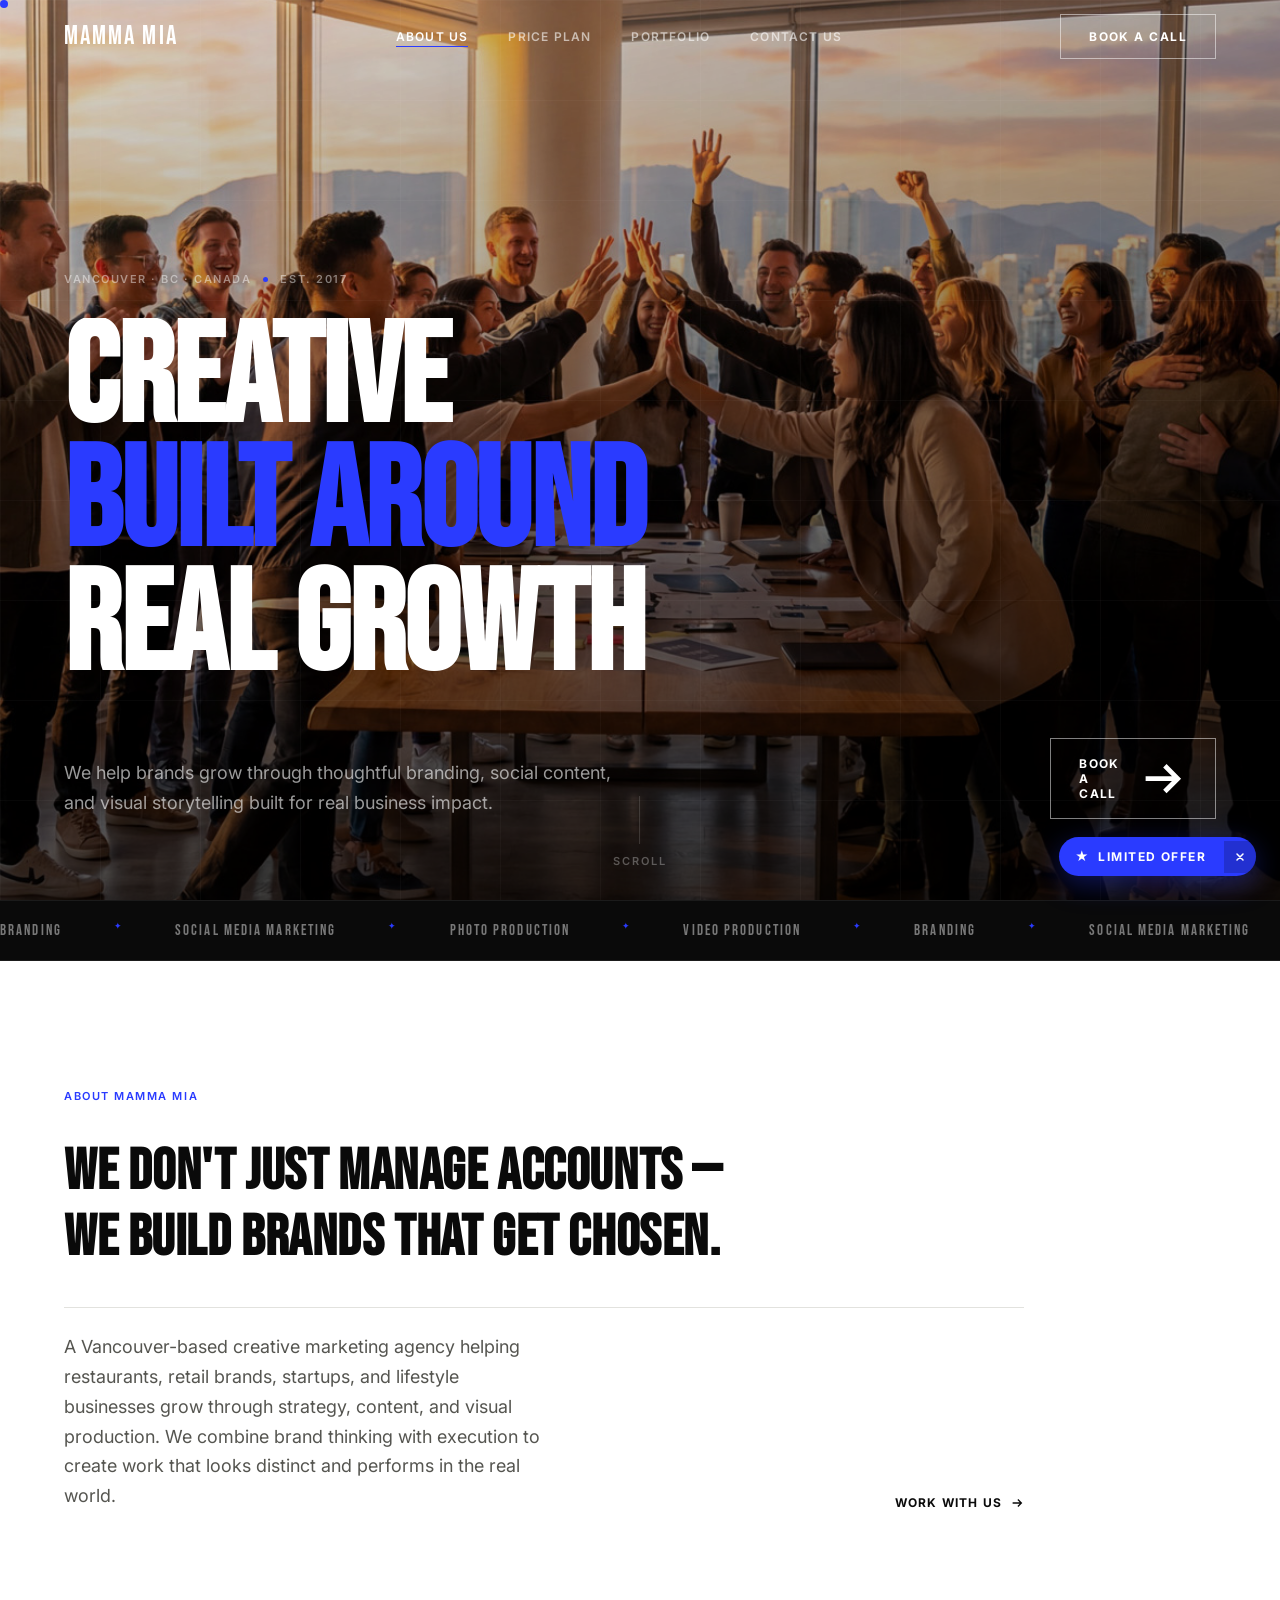
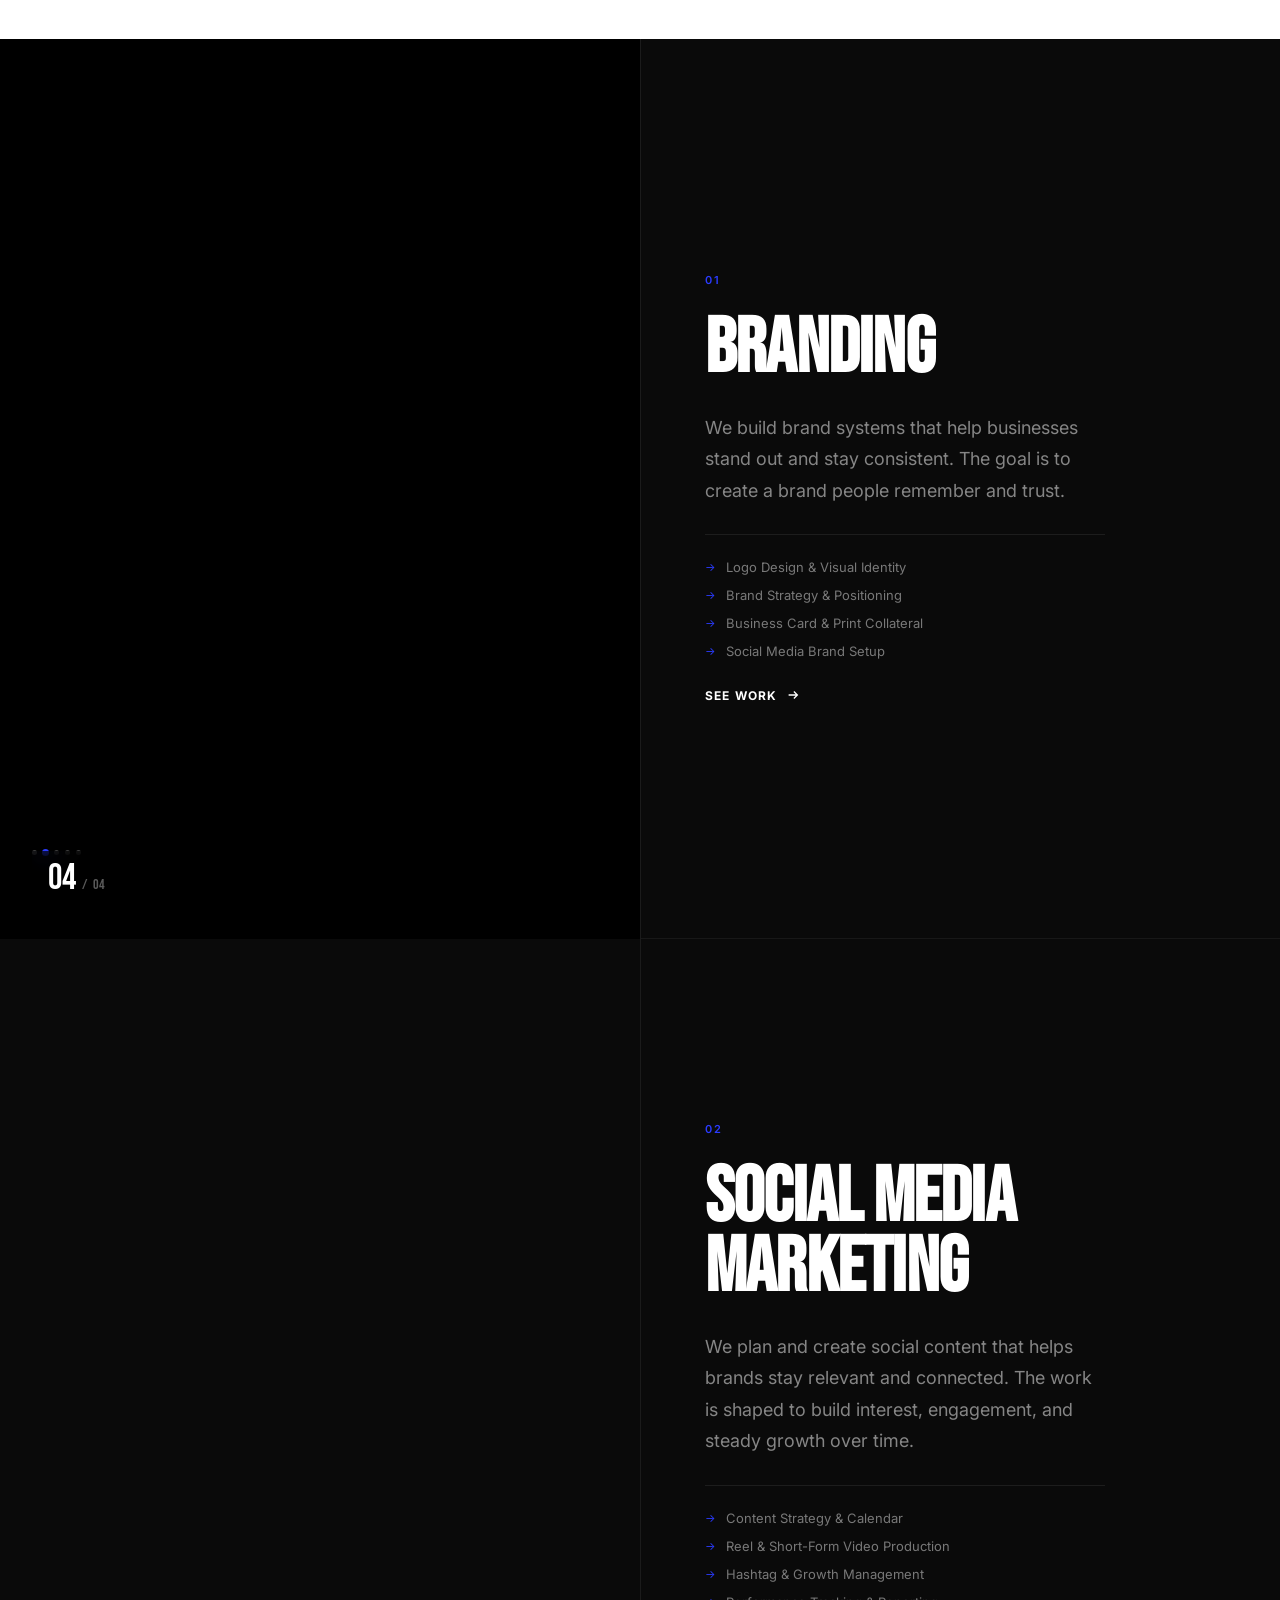
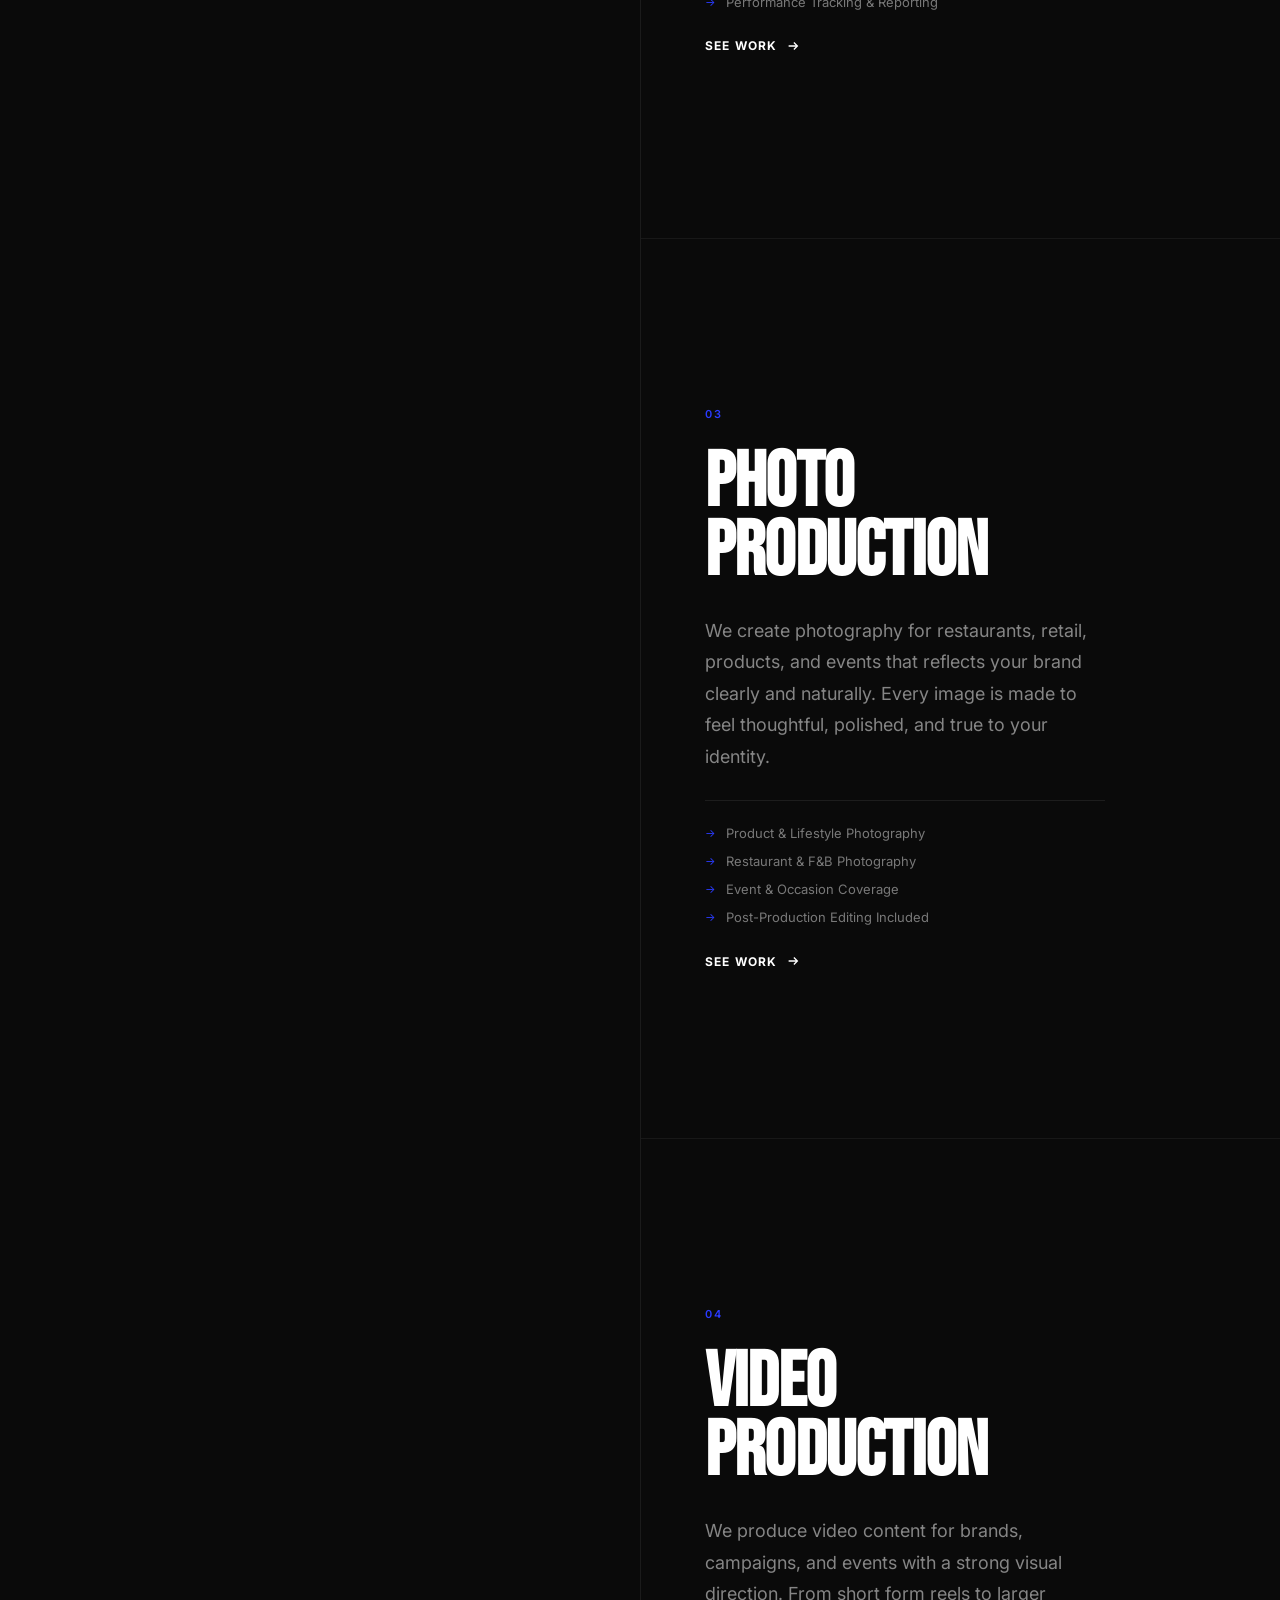
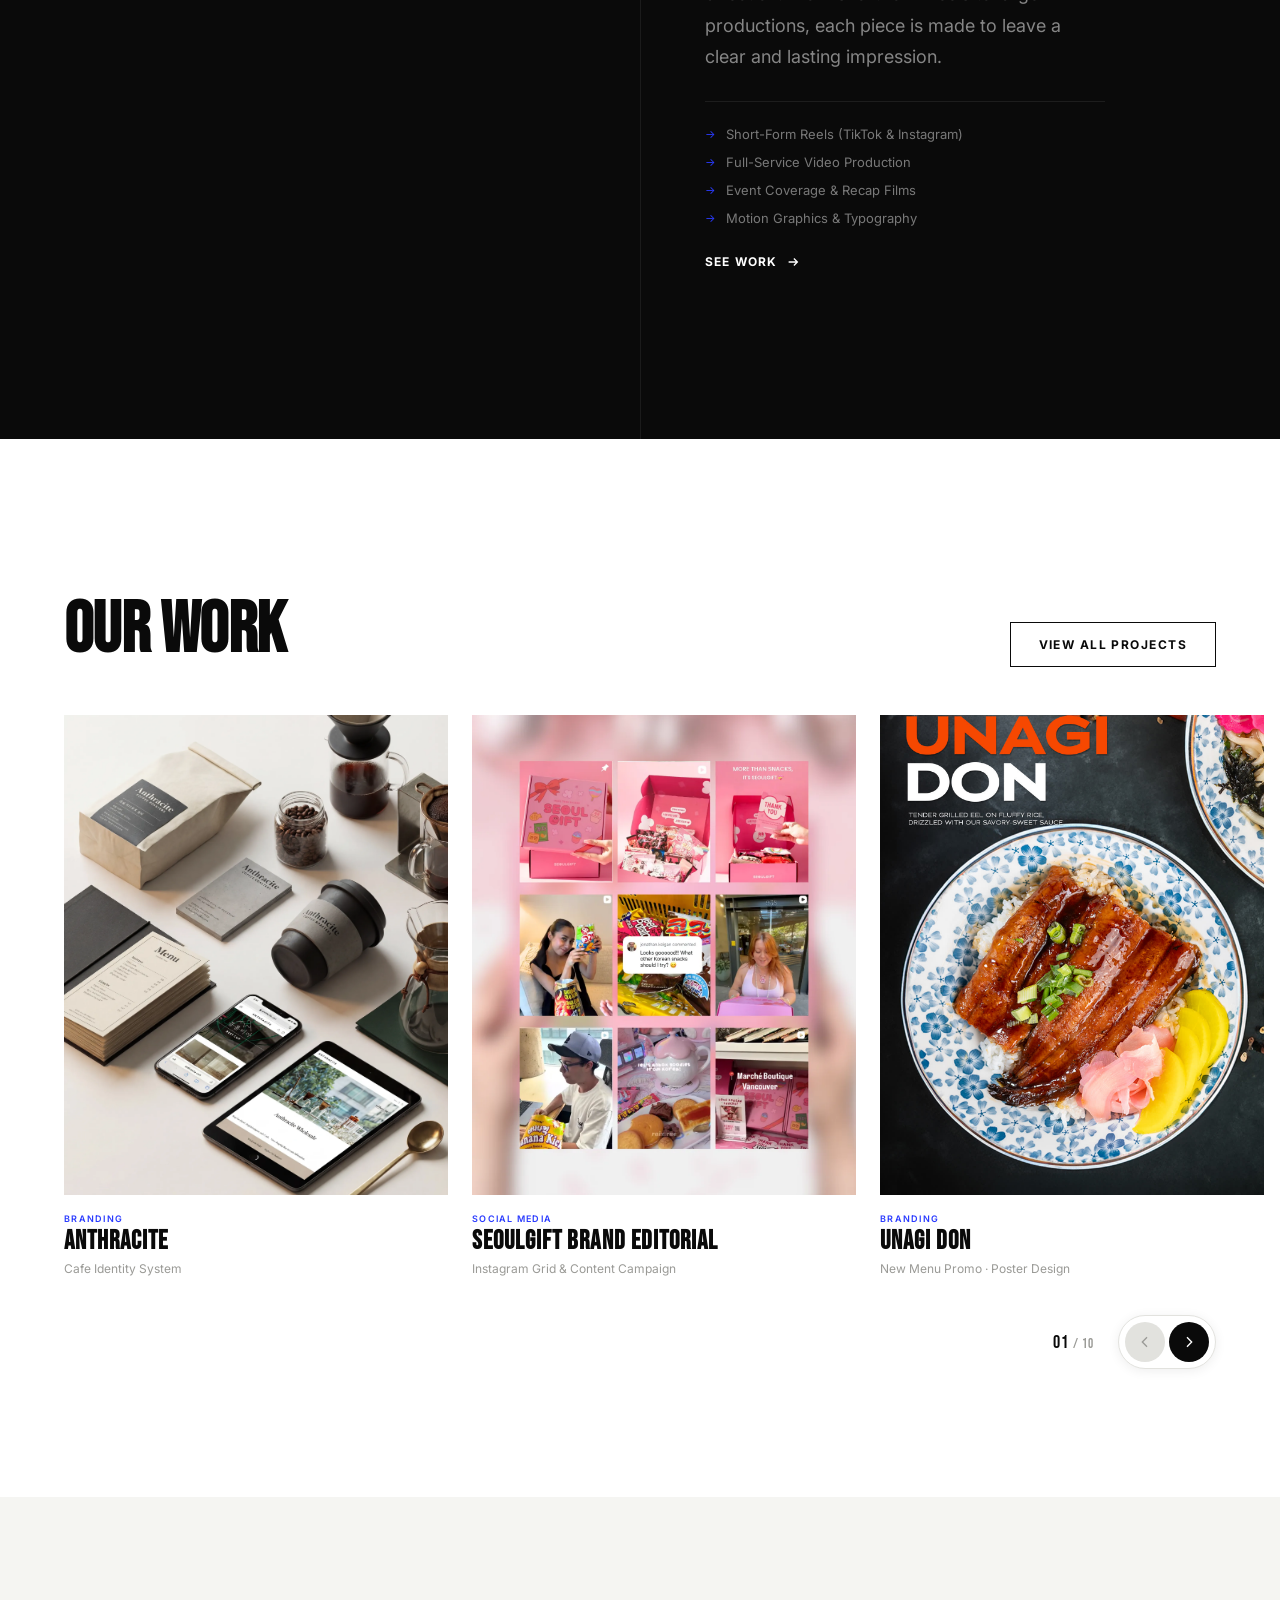
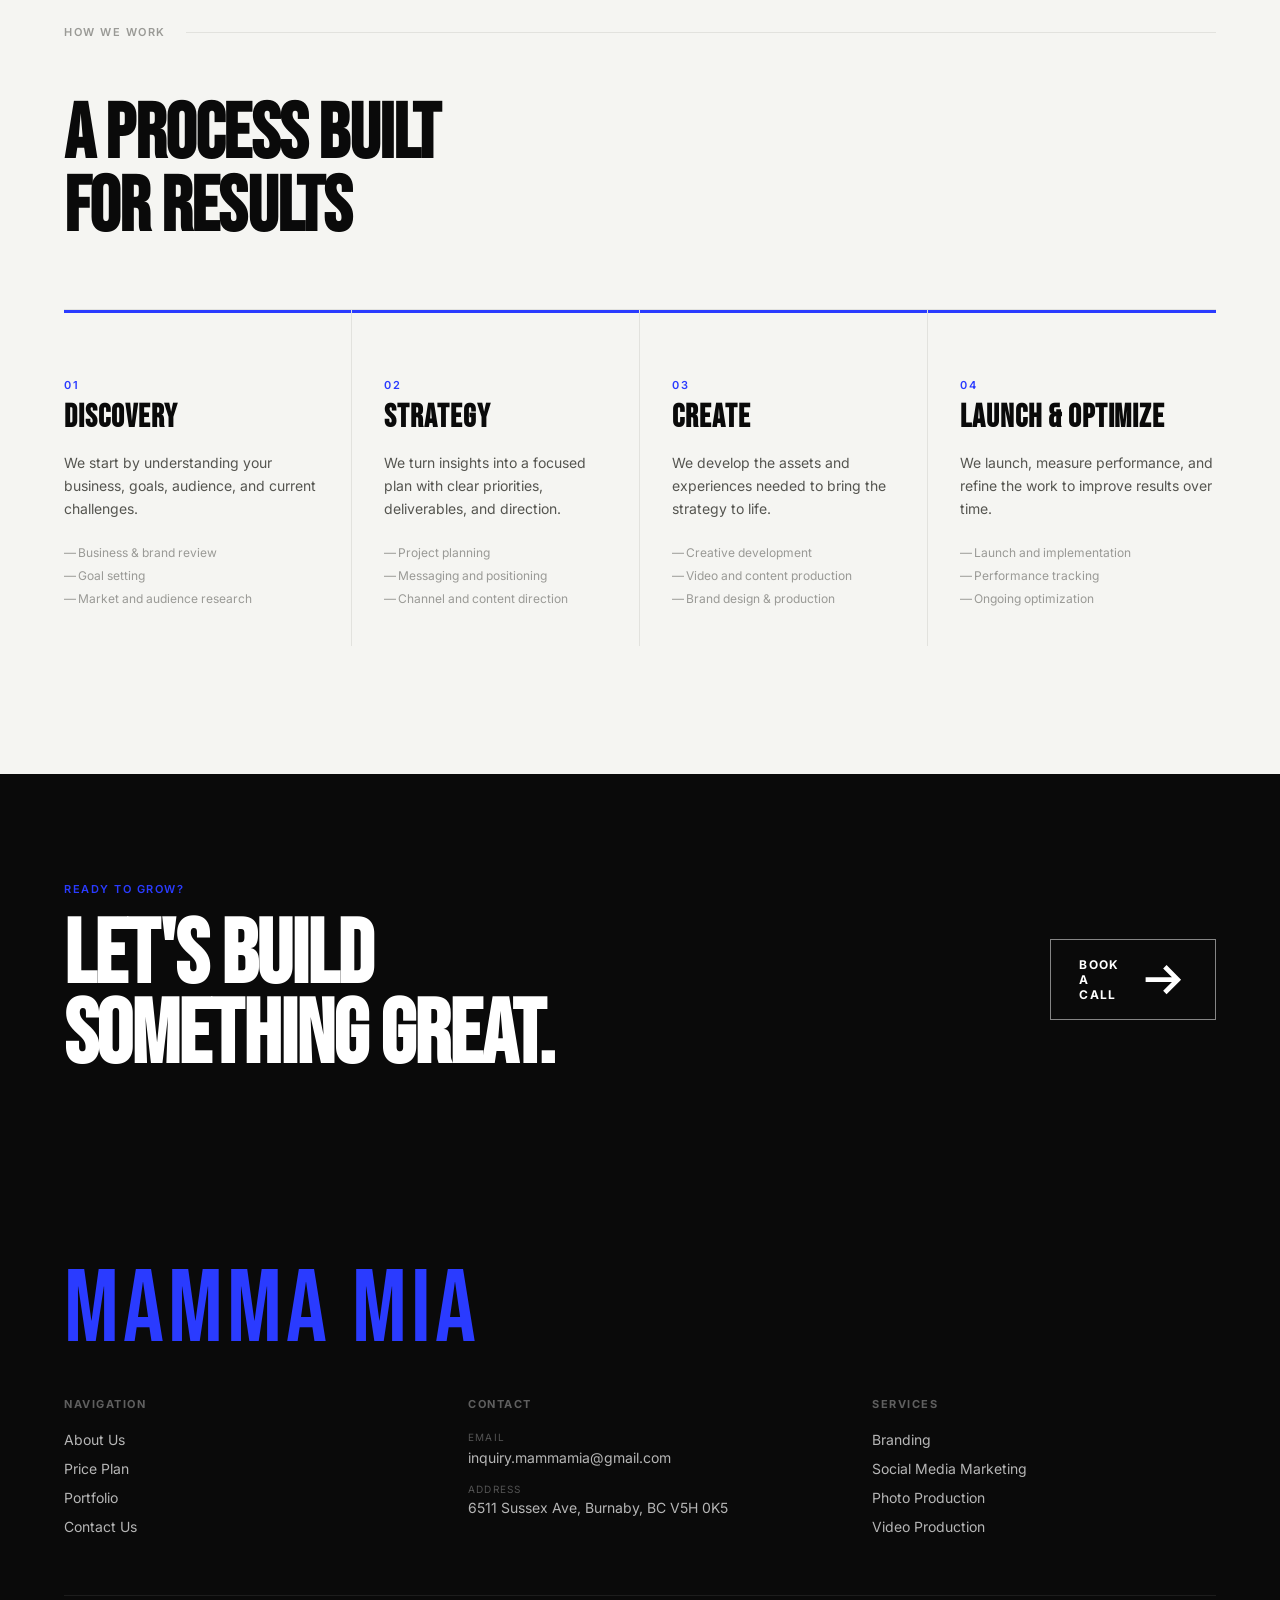
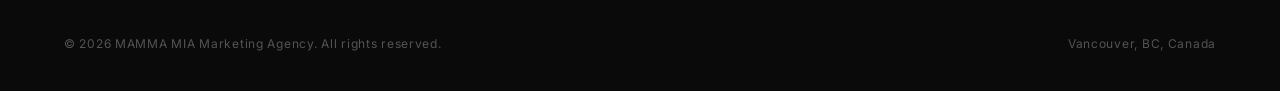
==== commit b36af280: "Add files via upload" ====
--- a/index.html
+++ b/index.html
@@ -291,14 +291,14 @@
       </div>
       <!-- Split-text headline -->
       <h1 class="hero__headline">
-        <span class="hero__word" data-delay="0">Strategy</span>
-        <span class="hero__word hero__word--accent" data-delay="1">Changes</span>
-        <span class="hero__word" data-delay="2">Everything</span>
+        <span class="hero__word" data-delay="0">Creative</span>
+        <span class="hero__word hero__word--accent" data-delay="1">Built Around</span>
+        <span class="hero__word" data-delay="2">Real Growth</span>
       </h1>
       <div class="hero__bottom-row">
         <p class="hero__sub t-body">
-          From market analysis to execution — we build<br />
-          strategies that drive measurable business growth.
+          We help brands grow through thoughtful branding, social content,<br />
+          and visual storytelling built for real business impact.
         </p>
         <div class="hero__actions">
           <a href="contact.html" class="btn btn-outline-white">
@@ -377,7 +377,7 @@
         </h2>
         <div class="intro-block__sub-row reveal reveal-delay-2">
           <p class="t-body intro-block__desc">
-            A Vancouver-based creative marketing agency working with restaurants, retailers, startups, and lifestyle brands across BC. Strategy-first. Results-driven.
+            A Vancouver-based creative marketing agency helping restaurants, retail brands, startups, and lifestyle businesses grow through strategy, content, and visual production. We combine brand thinking with execution to create work that looks distinct and performs in the real world.
           </p>
           <a href="contact.html" class="btn-arrow intro-block__cta">
             Work With Us
@@ -493,7 +493,7 @@
         <div class="sticky-services__panel-inner">
           <span class="t-label sticky-services__num">01</span>
           <h2 class="sticky-services__title">Branding</h2>
-          <p class="t-body sticky-services__desc">Identity is your first impression — and your last defence against being forgotten. We build brand systems that are distinctive, strategic, and designed to compound in value over time.</p>
+          <p class="t-body sticky-services__desc">We build brand systems that help businesses stand out and stay consistent. The goal is to create a brand people remember and trust.</p>
           <ul class="sticky-services__list">
             <li>Logo Design &amp; Visual Identity</li>
             <li>Brand Strategy &amp; Positioning</li>
@@ -510,7 +510,7 @@
         <div class="sticky-services__panel-inner">
           <span class="t-label sticky-services__num">02</span>
           <h2 class="sticky-services__title">Social Media<br />Marketing</h2>
-          <p class="t-body sticky-services__desc">Read the market, understand your customers, and design a roadmap for growth. We craft content strategies that convert followers into loyal customers — with data-led decisions at every step.</p>
+          <p class="t-body sticky-services__desc">We plan and create social content that helps brands stay relevant and connected. The work is shaped to build interest, engagement, and steady growth over time.</p>
           <ul class="sticky-services__list">
             <li>Content Strategy &amp; Calendar</li>
             <li>Reel &amp; Short-Form Video Production</li>
@@ -527,7 +527,7 @@
         <div class="sticky-services__panel-inner">
           <span class="t-label sticky-services__num">03</span>
           <h2 class="sticky-services__title">Photo<br />Production</h2>
-          <p class="t-body sticky-services__desc">Conversion-focused photography for restaurants, retailers, products, and events. Every frame crafted to represent your brand with precision — and make people stop scrolling.</p>
+          <p class="t-body sticky-services__desc">We create photography for restaurants, retail, products, and events that reflects your brand clearly and naturally. Every image is made to feel thoughtful, polished, and true to your identity.</p>
           <ul class="sticky-services__list">
             <li>Product &amp; Lifestyle Photography</li>
             <li>Restaurant &amp; F&amp;B Photography</li>
@@ -544,7 +544,7 @@
         <div class="sticky-services__panel-inner">
           <span class="t-label sticky-services__num">04</span>
           <h2 class="sticky-services__title">Video<br />Production</h2>
-          <p class="t-body sticky-services__desc">High-impact visual storytelling for brands, campaigns, and content. From short-form reels optimized for TikTok and Instagram to full event coverage with professional crew and gear.</p>
+          <p class="t-body sticky-services__desc">We produce video content for brands, campaigns, and events with a strong visual direction. From short form reels to larger productions, each piece is made to leave a clear and lasting impression.</p>
           <ul class="sticky-services__list">
             <li>Short-Form Reels (TikTok &amp; Instagram)</li>
             <li>Full-Service Video Production</li>
@@ -928,6 +928,5 @@
   </script>
 
 <script defer src="https://static.cloudflareinsights.com/beacon.min.js/v8c78df7c7c0f484497ecbca7046644da1771523124516" integrity="sha512-8DS7rgIrAmghBFwoOTujcf6D9rXvH8xm8JQ1Ja01h9QX8EzXldiszufYa4IFfKdLUKTTrnSFXLDkUEOTrZQ8Qg==" data-cf-beacon='{"version":"2024.11.0","token":"4edd5f8ec12a48cfa682ab8261b80a79","server_timing":{"name":{"cfCacheStatus":true,"cfEdge":true,"cfExtPri":true,"cfL4":true,"cfOrigin":true,"cfSpeedBrain":true},"location_startswith":null}}' crossorigin="anonymous"></script>
-<script defer src="https://static.cloudflareinsights.com/beacon.min.js/v8c78df7c7c0f484497ecbca7046644da1771523124516" integrity="sha512-8DS7rgIrAmghBFwoOTujcf6D9rXvH8xm8JQ1Ja01h9QX8EzXldiszufYa4IFfKdLUKTTrnSFXLDkUEOTrZQ8Qg==" data-cf-beacon='{"version":"2024.11.0","token":"4edd5f8ec12a48cfa682ab8261b80a79","server_timing":{"name":{"cfCacheStatus":true,"cfEdge":true,"cfExtPri":true,"cfL4":true,"cfOrigin":true,"cfSpeedBrain":true},"location_startswith":null}}' crossorigin="anonymous"></script>
 </body>
 </html>
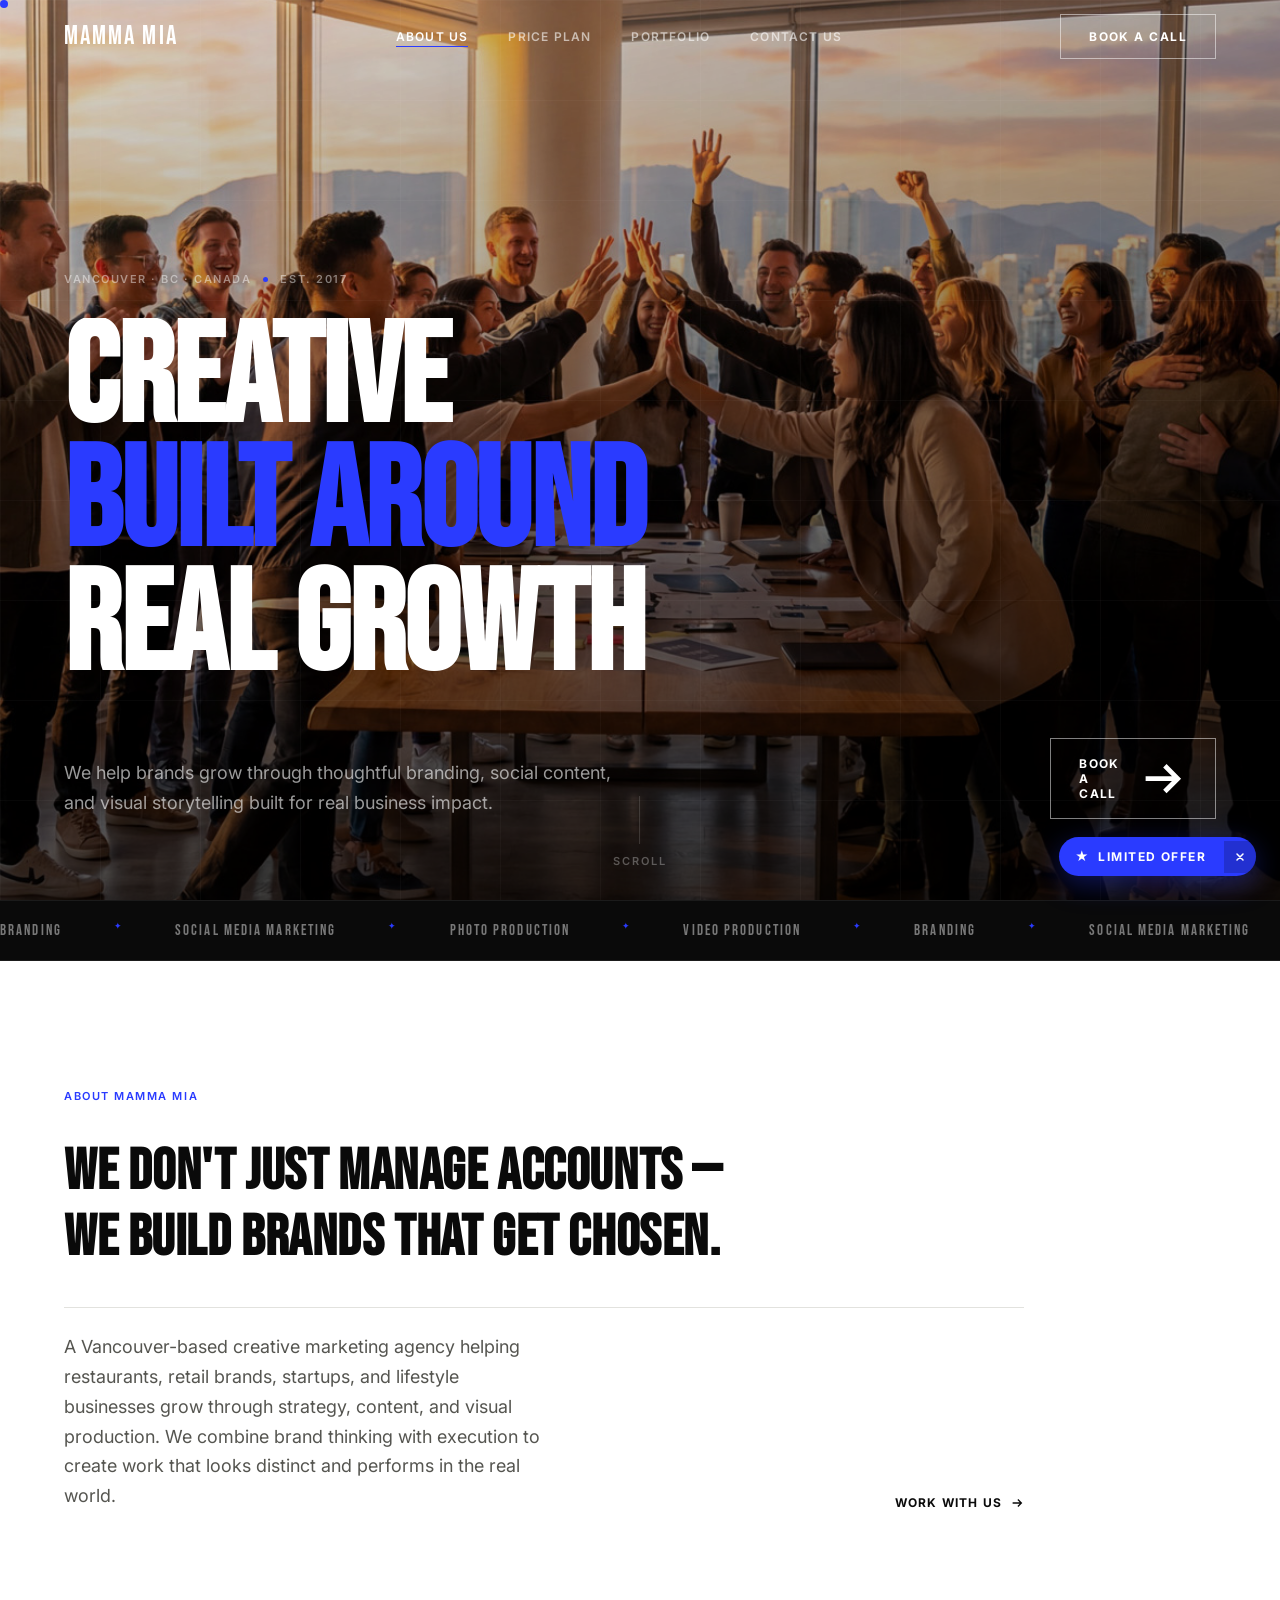
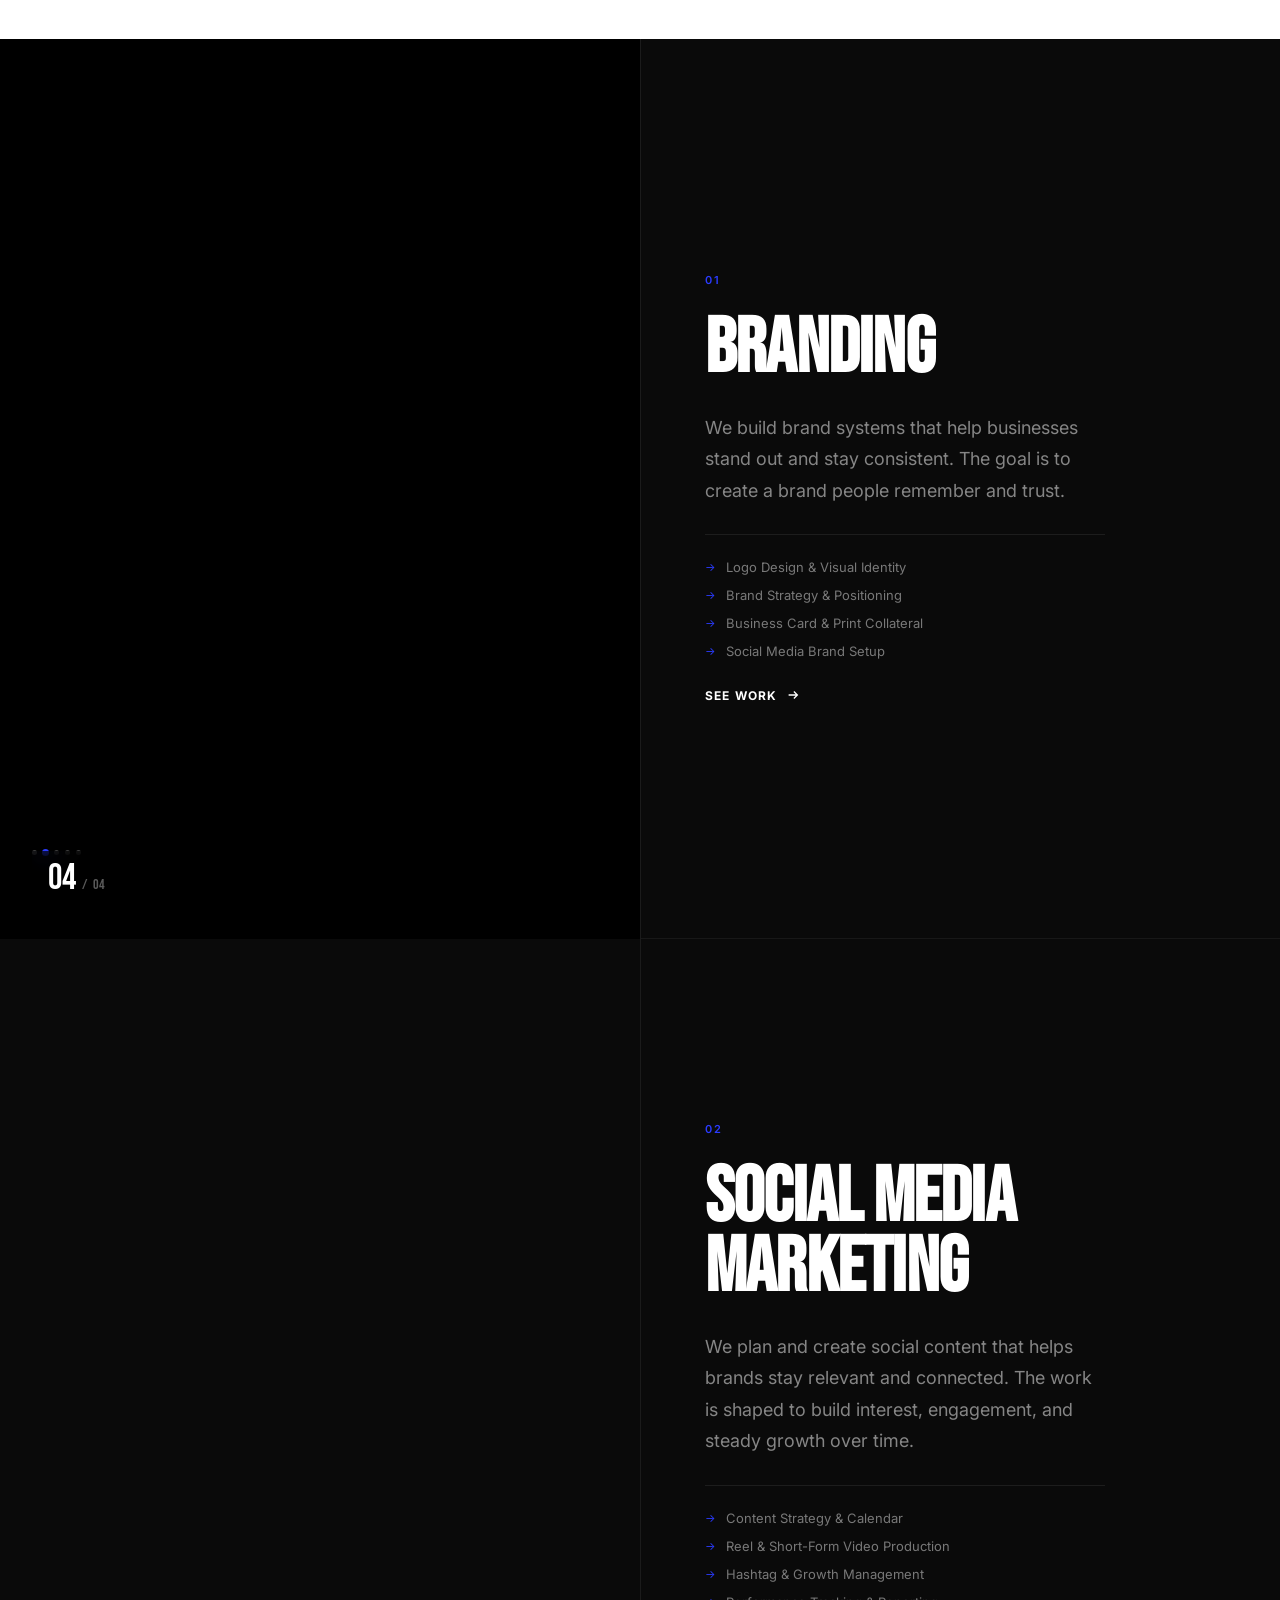
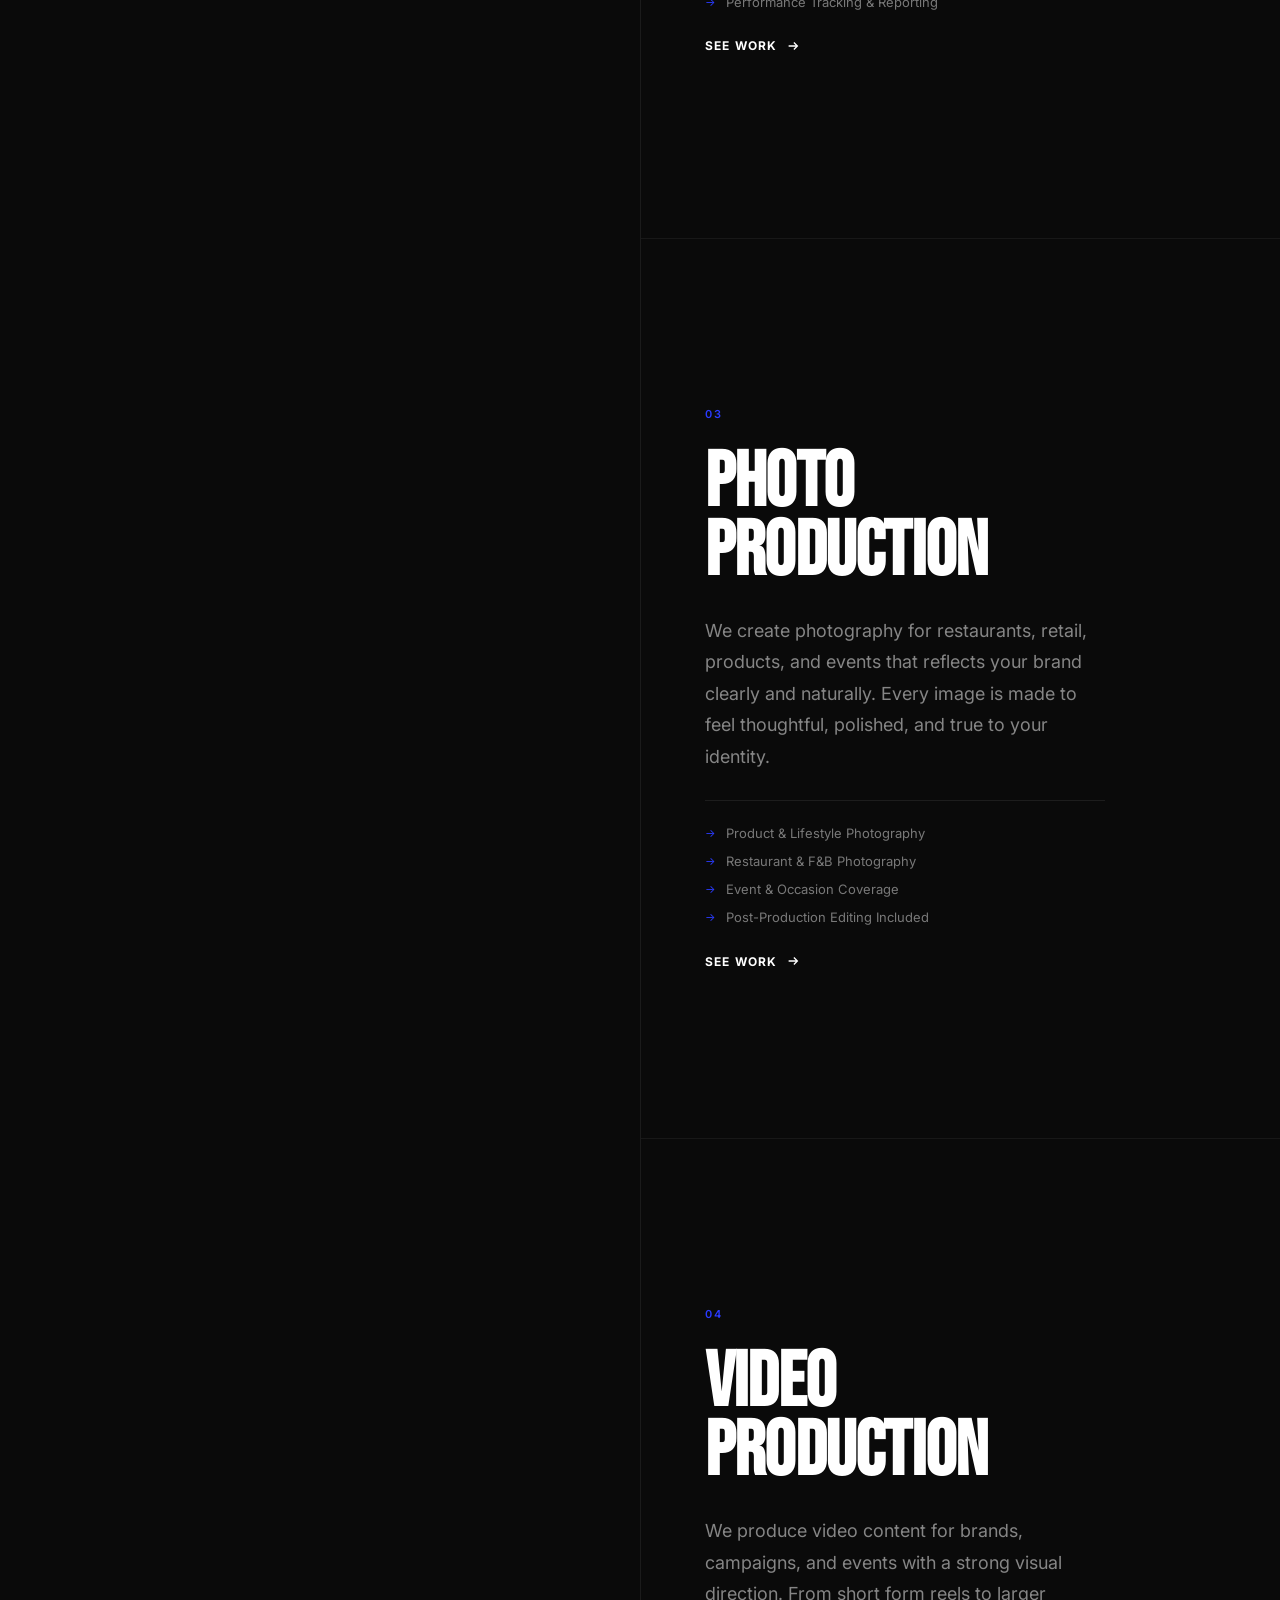
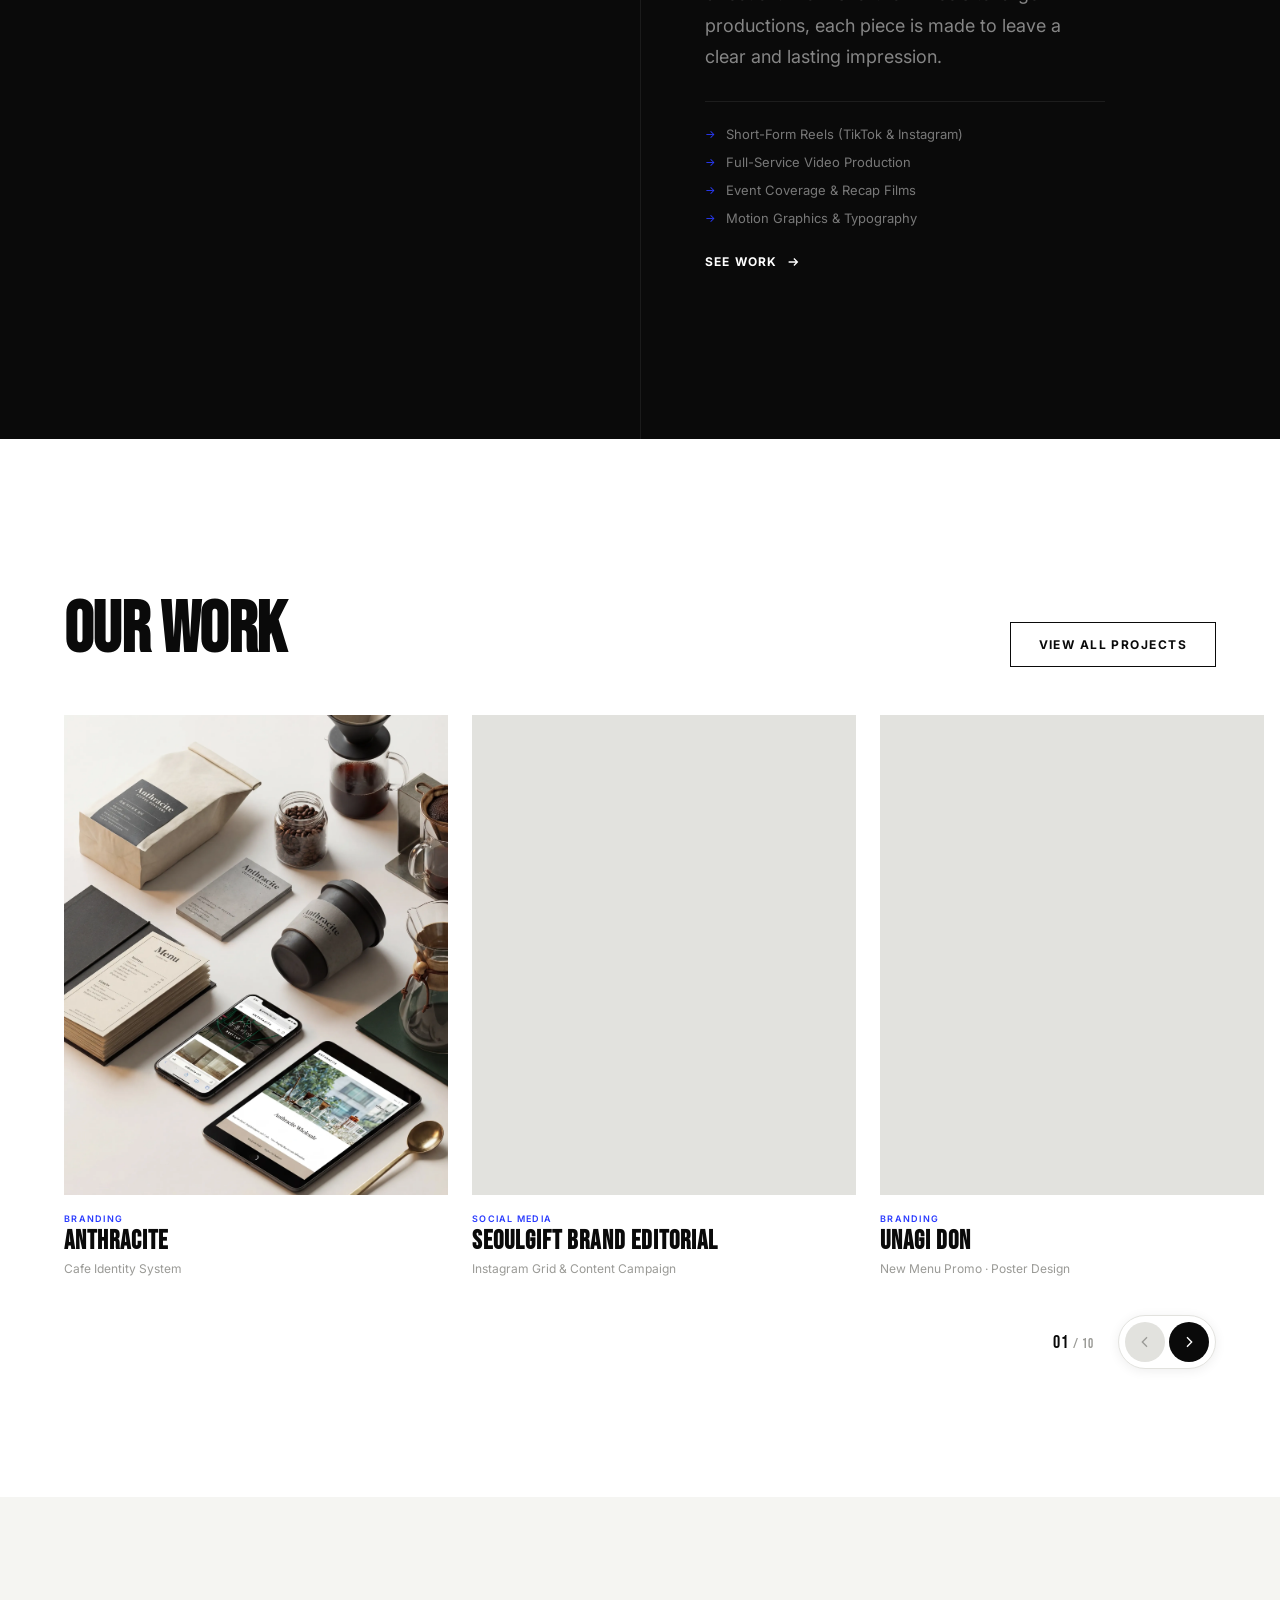
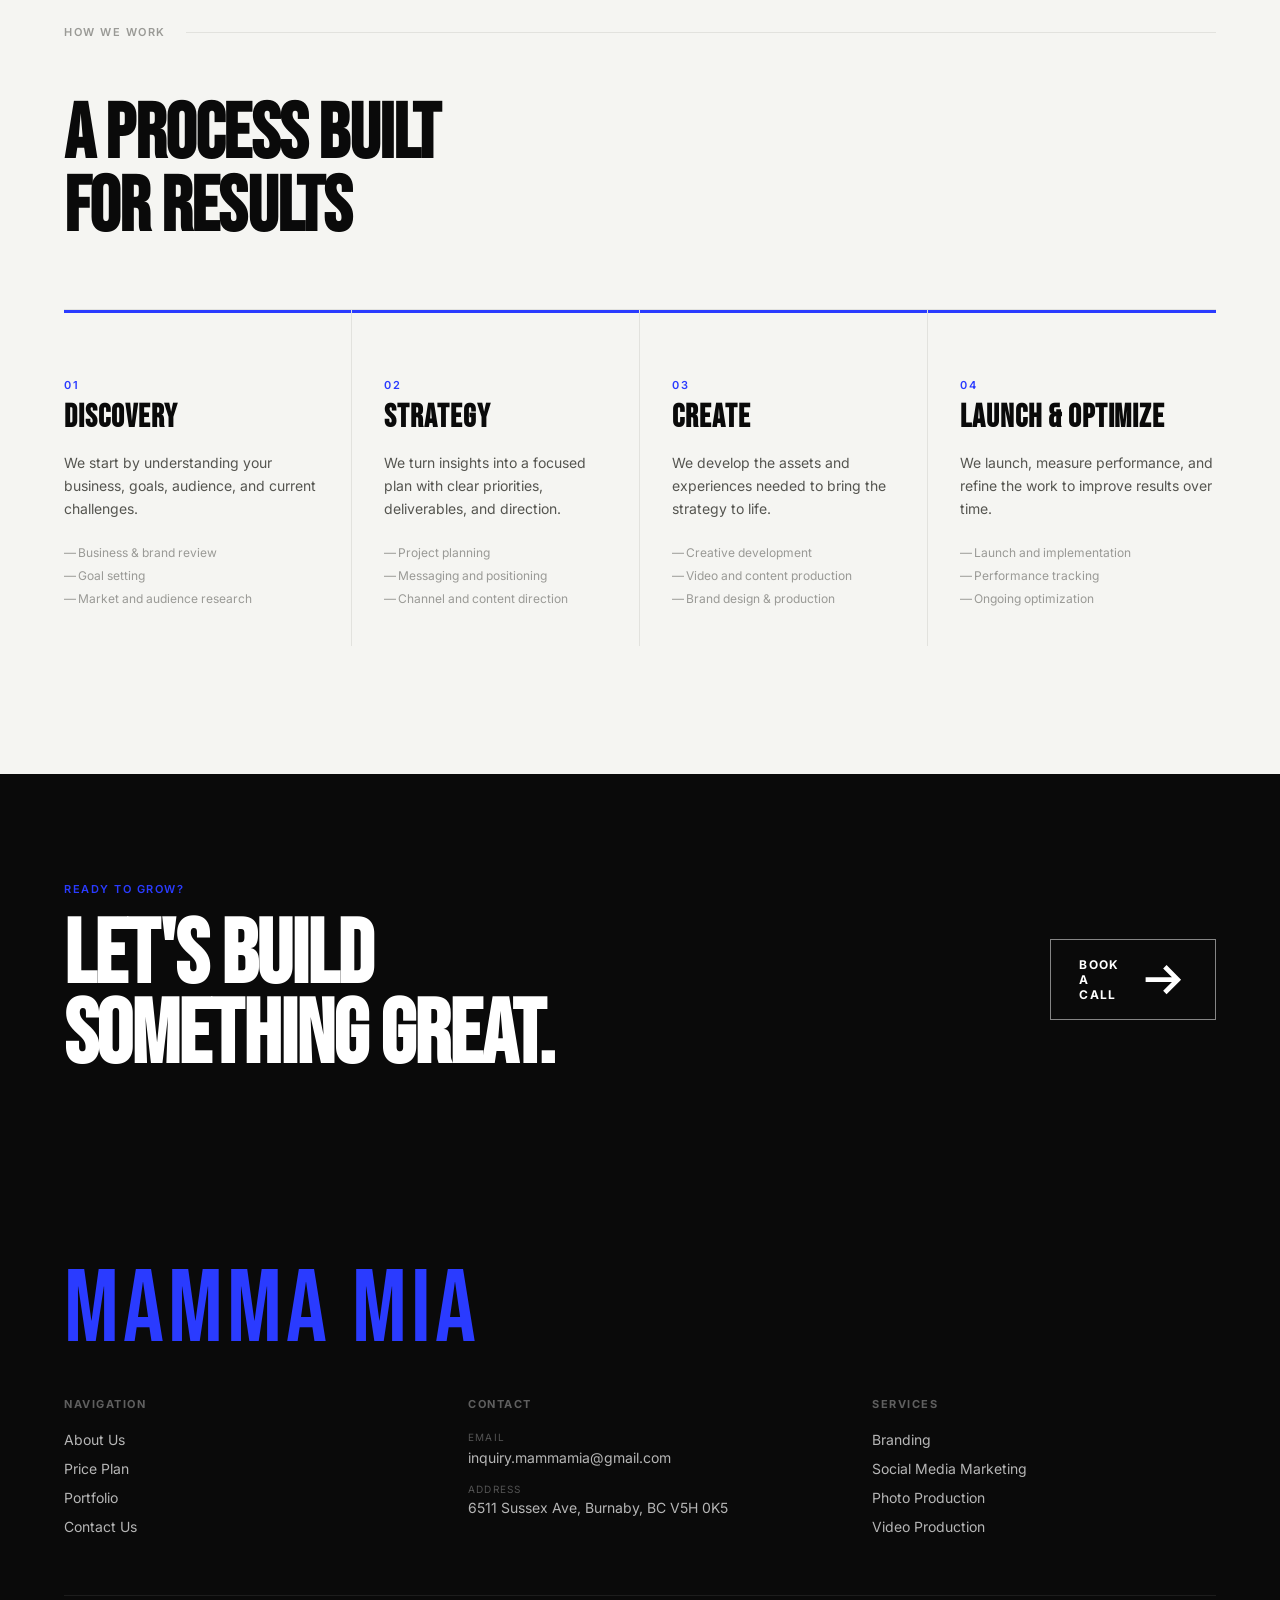
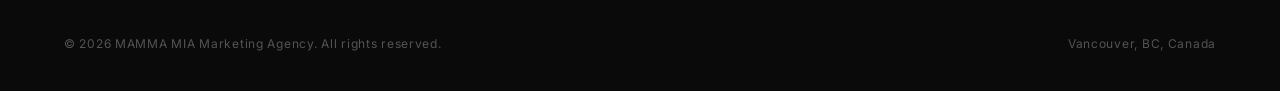
==== commit a9711653: "Add files via upload" ====
--- a/index.html
+++ b/index.html
@@ -8,8 +8,8 @@
   <link rel="preconnect" href="https://fonts.googleapis.com" />
   <link rel="preconnect" href="https://fonts.gstatic.com" crossorigin />
   <link href="https://fonts.googleapis.com/css2?family=Bebas+Neue&amp;family=Inter:wght@300;400;500;600;700&amp;display=swap" rel="stylesheet" />
-  <link rel="stylesheet" href="css/style.css" />
-  <link rel="stylesheet" href="css/index.css" />
+  <link rel="stylesheet" href="css/style.css?v=20260506v3" />
+  <link rel="stylesheet" href="css/index.css?v=20260506v3" />
 
   <style>
     /* ============================================
@@ -928,5 +928,6 @@
   </script>
 
 <script defer src="https://static.cloudflareinsights.com/beacon.min.js/v8c78df7c7c0f484497ecbca7046644da1771523124516" integrity="sha512-8DS7rgIrAmghBFwoOTujcf6D9rXvH8xm8JQ1Ja01h9QX8EzXldiszufYa4IFfKdLUKTTrnSFXLDkUEOTrZQ8Qg==" data-cf-beacon='{"version":"2024.11.0","token":"4edd5f8ec12a48cfa682ab8261b80a79","server_timing":{"name":{"cfCacheStatus":true,"cfEdge":true,"cfExtPri":true,"cfL4":true,"cfOrigin":true,"cfSpeedBrain":true},"location_startswith":null}}' crossorigin="anonymous"></script>
+<script defer src="https://static.cloudflareinsights.com/beacon.min.js/v8c78df7c7c0f484497ecbca7046644da1771523124516" integrity="sha512-8DS7rgIrAmghBFwoOTujcf6D9rXvH8xm8JQ1Ja01h9QX8EzXldiszufYa4IFfKdLUKTTrnSFXLDkUEOTrZQ8Qg==" data-cf-beacon='{"version":"2024.11.0","token":"4edd5f8ec12a48cfa682ab8261b80a79","server_timing":{"name":{"cfCacheStatus":true,"cfEdge":true,"cfExtPri":true,"cfL4":true,"cfOrigin":true,"cfSpeedBrain":true},"location_startswith":null}}' crossorigin="anonymous"></script>
 </body>
 </html>
--- a/css/style.css
+++ b/css/style.css
@@ -601,9 +601,74 @@
   .grid-4 { grid-template-columns: repeat(2, 1fr); }
   .footer__top { grid-template-columns: 1fr 1fr; }
 }
+
+/* ============================================
+   MOBILE NAV FIX — 모바일에서도 상단 메뉴 항상 표시
+   햄버거 메뉴 대신 ABOUT US / PRICE PLAN /
+   PORTFOLIO / CONTACT US가 fixed로 항상 보이도록
+   ============================================ */
 @media (max-width: 768px) {
-  .nav__links, .nav__cta { display: none; }
-  .nav__hamburger { display: flex; }
+  /* MOBILE NAV FIX: 네비 높이 컴팩트하게 축소 */
+  :root { --nav-height: 56px; }
+
+  /* MOBILE NAV FIX: 네비 좌우 패딩 축소 */
+  .nav {
+    padding: 0 14px;
+  }
+
+  /* MOBILE NAV FIX: 로고 크기 축소 (메뉴 공간 확보) */
+  .nav__logo { font-size: 16px; gap: 6px; }
+  .nav__logo-text { font-size: 16px; letter-spacing: 0.04em; }
+
+  /* MOBILE NAV FIX: 메뉴 링크 항상 표시 (이전: display: none) */
+  .nav__links {
+    display: flex !important;
+    gap: 14px;
+    flex-wrap: nowrap;
+    overflow-x: auto;
+    scrollbar-width: none;
+    -ms-overflow-style: none;
+    -webkit-overflow-scrolling: touch;
+  }
+  .nav__links::-webkit-scrollbar { display: none; }
+
+  /* MOBILE NAV FIX: 메뉴 링크 폰트 축소 */
+  .nav__link {
+    font-size: 10px;
+    letter-spacing: 0.06em;
+    white-space: nowrap;
+    flex-shrink: 0;
+  }
+
+  /* MOBILE NAV FIX: CTA 버튼(Book a Call)은 모바일에서 완전 숨김 */
+  .nav__cta,
+  .nav .nav__cta,
+  .nav__inner .nav__cta,
+  a.nav__cta,
+  .nav__cta.btn,
+  .nav__cta.btn-outline {
+    display: none !important;
+    visibility: hidden !important;
+    opacity: 0 !important;
+    width: 0 !important;
+    height: 0 !important;
+    padding: 0 !important;
+    margin: 0 !important;
+    border: none !important;
+    overflow: hidden !important;
+    pointer-events: none !important;
+  }
+
+  /* MOBILE NAV FIX: 햄버거 버튼 숨김 (상단 메뉴로 대체) */
+  .nav__hamburger { display: none !important; }
+
+  /* MOBILE NAV FIX: 기존 모바일 풀스크린 메뉴 비활성화 */
+  .nav__mobile-menu { display: none !important; }
+
+  /* MOBILE NAV FIX: 네비 항상 보이도록 숨김 효과 무력화 */
+  .nav.nav--hidden { transform: translateY(0) !important; }
+
+  /* Existing mobile responsive styles */
   .grid-2, .grid-3, .grid-4 { grid-template-columns: 1fr; }
   .footer__top { grid-template-columns: 1fr; gap: 40px; }
   .footer__brand-name { font-size: clamp(40px, 12vw, 80px); }
@@ -621,9 +686,9 @@
   }
   .loader-logo { font-size: clamp(28px, 9vw, 48px); }
 
-  /* Touch target minimum (Apple HIG 44px) */
-  .btn, .nav__hamburger, .filter-btn, .pricing-tab,
-  .footer__col-link, .nav__mobile-link {
+  /* Touch target minimum (Apple HIG 44px) — 단, 상단 nav 링크는 제외 */
+  .btn, .filter-btn, .pricing-tab,
+  .footer__col-link {
     min-height: 44px;
     display: inline-flex;
     align-items: center;
@@ -646,9 +711,13 @@
   .footer__brand-name { font-size: clamp(36px, 14vw, 64px); margin-bottom: 32px; }
   .footer__col-title { font-size: 11px; }
   .footer__col-link, .footer__contact-value { font-size: 13px; }
-  .nav__inner { padding: 0 16px; }
-  .nav__logo-text { font-size: 14px; letter-spacing: 0.04em; }
-  .nav__mobile-link { font-size: 24px; }
+
+  /* MOBILE NAV FIX: 초소형 화면에서도 상단 메뉴 유지 */
+  .nav { padding: 0 12px; }
+  .nav__inner { padding: 0; }
+  .nav__logo-text { font-size: 13px; letter-spacing: 0.02em; }
+  .nav__links { gap: 10px; }
+  .nav__link { font-size: 9px; letter-spacing: 0.05em; }
 }
 
 /* ---------- Tap highlight & touch behavior ---------- */
@@ -658,3 +727,335 @@
   .cardnews-item:hover .cardnews-item__img,
   .port-card:hover { transform: none; }
 }
+
+/* ============================================
+   MOBILE HERO SLIDESHOW FIX — 인덱스 페이지 히어로 이미지 자동 전환
+   모바일 사파리에서는 transition 시간을 조금 길게 조정하고
+   GPU 가속을 명시적으로 강제해서 부드러운 페이드 효과 보장
+   ============================================ */
+@media (max-width: 900px) {
+  /* 부모 컨테이너 transform 차단을 완화시켜 자식 opacity transition이 보이도록 */
+  .hero__parallax {
+    will-change: transform !important;
+    transform: translateZ(0);
+  }
+  .hero__slides {
+    position: relative !important;
+    width: 100% !important;
+    height: 100% !important;
+    display: block !important;
+  }
+  .hero__slide {
+    position: absolute !important;
+    inset: 0 !important;
+    width: 100% !important;
+    height: 100% !important;
+    object-fit: cover !important;
+    object-position: center 35% !important;
+    /* JS에서 인라인 opacity를 관리하므로 여기 기본값 제거 */
+    transition: opacity 0.9s cubic-bezier(0.4,0,0.2,1) !important;
+    -webkit-backface-visibility: hidden;
+    backface-visibility: hidden;
+    -webkit-transform: translate3d(0, 0, 0);
+    transform: translate3d(0, 0, 0);
+    will-change: opacity;
+  }
+  /* 첫 장 외엔 명시적으로 숨김 (JS가 설정하기 전 아주 잠깐 보이는 것 방지) */
+  .hero__slide:not(.active) {
+    opacity: 0;
+  }
+  .hero__slide.active {
+    opacity: 1;
+    z-index: 1;
+  }
+}
+
+/* ============================================
+   MOBILE RECENT WORK - native horizontal swipe
+   가로 스와이프 구조 그대로 유지
+   JS 드래그 대신 브라우저 네이티브 overflow-x 스크롤로 전환
+   이렇게 하면 세로 스와이프는 그대로 페이지 스크롤로 동작하고,
+   가로 스와이프는 카드 영역에서만 동작해서 흔들림 없음
+   ============================================ */
+@media (max-width: 900px) {
+  /* 1. 외부 컨테이너 - 네이티브 가로 스크롤 활성화 */
+  .work-hscroll {
+    overflow-x: auto !important;
+    overflow-y: hidden !important;
+    -webkit-overflow-scrolling: touch !important;
+    scroll-snap-type: x mandatory !important;
+    scroll-padding: 0 var(--grid-padding, 24px) !important;
+    cursor: default !important;
+    /* 세로는 페이지가 처리, 가로만 이 영역에서 */
+    touch-action: pan-x !important;
+    overscroll-behavior-x: contain;
+    /* 스크롤바 숨김 */
+    scrollbar-width: none;
+    -ms-overflow-style: none;
+    padding-bottom: 8px;
+  }
+  .work-hscroll::-webkit-scrollbar { display: none; }
+
+  /* 2. 트랙 - JS가 설정한 transform 초기화, 네이티브 스크롤로 전환 */
+  .work-hscroll__track {
+    transform: none !important;
+    transition: none !important;
+    will-change: auto !important;
+    touch-action: pan-x !important;
+    /* 기존 flex 유지, width: max-content로 자연 확장 */
+  }
+
+  /* 3. 각 카드 - 스크롤 스납으로 깔끔하게 정렬 */
+  .work-card {
+    scroll-snap-align: start;
+    scroll-snap-stop: always;
+    touch-action: pan-x !important;
+  }
+  .work-card img {
+    -webkit-user-drag: none;
+    pointer-events: none;
+  }
+
+  /* 4. 데스크톱 호버 효과(parallax) 제거 - 모바일은 탭에 반응 */
+  .work-card:hover { transform: none !important; }
+  .work-card:hover img { transform: none !important; }
+
+  /* 5. 화살표 버튼만 숨김 - 카운터(09 / 10)는 유지 */
+  #workNavPrev,
+  #workNavNext {
+    display: none !important;
+  }
+
+  /* 6. 카드 너비 - 한 화면에 앞쁞만 살짝 보이도록 조정 (스와이프 힌트) */
+  .work-card {
+    width: clamp(280px, 80vw, 360px) !important;
+    flex-shrink: 0;
+  }
+}
+
+
+
+/* ============================================
+   MOBILE STICKY-SERVICES — Option A Layout
+   Desktop: left sticky image + right 4 panels (unchanged)
+   Mobile : Hero image (slide 0) on top + 3 thumbnails (slide 1-3) below
+            Slide 4 hidden. Each service shows multiple works at once.
+   ============================================ */
+@media (max-width: 900px) {
+  /* 1. Disable desktop grid; stack vertically */
+  .sticky-services {
+    grid-template-columns: 1fr !important;
+    display: block !important;
+  }
+
+  /* 2. Hide the desktop sticky visual column entirely */
+  .sticky-services__visual {
+    display: none !important;
+  }
+
+  /* 3. Right panel column takes full width */
+  .sticky-services__panels {
+    border-left: none !important;
+    width: 100%;
+  }
+
+  /* 4. Each service panel becomes a self-contained card.
+        Use flex column so ::before (hero), ::after (thumbs),
+        and .panel-inner (text) can be ordered top->bottom. */
+  .sticky-services__panel {
+    min-height: auto !important;
+    padding: 0 !important;
+    border-bottom: 1px solid rgba(255,255,255,0.08);
+    position: relative;
+    display: flex !important;
+    flex-direction: column !important;
+  }
+  .sticky-services__panel:last-child { border-bottom: none; }
+
+  /* 5. Inside each panel: build a mobile-only image gallery
+        using the existing .sticky-services__img elements.
+        We turn the panel itself into a flex column so the
+        image group sits ABOVE the text. */
+  .sticky-services__panel-inner {
+    opacity: 1 !important;
+    transform: none !important;
+    padding: clamp(28px, 6vw, 44px) clamp(22px, 5vw, 36px) clamp(36px, 7vw, 52px) !important;
+    gap: 16px;
+    order: 2;
+  }
+
+  /* 6. Mobile gallery container — appears on each panel via ::before is NOT used now.
+        Instead we promote the existing data-service images that match this panel. */
+
+  /* 6a. Hide every image inside the visual block by default on mobile
+         (we already hid .sticky-services__visual entirely above) */
+
+  /* 6b. Re-create per-panel galleries by cloning images via CSS background-image
+         on the panel itself (representative) + a thumbnail strip injected via
+         a flex pseudo-row using the ::before for the hero and child layout. */
+
+  /* Hero (representative) image — top of each panel */
+  .sticky-services__panel::before {
+    content: '';
+    display: block;
+    width: 100%;
+    height: 62vw;
+    max-height: 380px;
+    min-height: 220px;
+    background-size: cover;
+    background-position: center;
+    background-repeat: no-repeat;
+    background-color: #0a0a0a;
+    order: 0;
+  }
+  .sticky-services__panel[data-index="0"]::before {
+    background-image: url('../images/branding/01_branding_anthracite.webp');
+  }
+  .sticky-services__panel[data-index="1"]::before {
+    background-image: url('../images/social/01_brand_launching_thumb.jpg');
+  }
+  .sticky-services__panel[data-index="2"]::before {
+    background-image: url('../images/photo/food/01_food_burger.jpg');
+  }
+  .sticky-services__panel[data-index="3"]::before {
+    background-image: url('../images/video/cars-and-hoops-luxury-supercar-event-vancouver.jpeg');
+  }
+
+  /* Thumbnail row — full width, no gaps, exactly 3 equal slots */
+  .sticky-services__panel::after {
+    content: '';
+    display: block;
+    width: 100%;
+    height: 33.333vw;        /* 3 images, square-ish, fills full width */
+    max-height: 180px;
+    min-height: 110px;
+    order: 1;
+    /* 3 images side-by-side with NO gap, each takes exactly 1/3 width */
+    background-repeat: no-repeat, no-repeat, no-repeat;
+    background-size: calc(100%/3) 100%, calc(100%/3) 100%, calc(100%/3) 100%;
+    background-position: 0% center, 50% center, 100% center;
+    background-color: #000;
+  }
+
+  /* Per-service thumbnail strips (slides 1, 2, 3) */
+  .sticky-services__panel[data-index="0"]::after {
+    background-image:
+      url('../images/branding/02_il_forno_kitchen_identity.jpg'),
+      url('../images/branding/03_el_molino_brand_deck.jpg'),
+      url('../images/branding/04_la_foret_ig.jpg');
+  }
+  .sticky-services__panel[data-index="1"]::after {
+    background-image:
+      url('../images/social/02_cafe_opening_thumb.jpg'),
+      url('../images/social/03_apparel_brand_thumb.jpg'),
+      url('../images/social/04_bar_lounge_thumb.jpg');
+  }
+  .sticky-services__panel[data-index="2"]::after {
+    background-image:
+      url('../images/photo/food/06_food_martini_cocktail.jpg'),
+      url('../images/photo/product/01_apparel_product.jpg'),
+      url('../images/photo/product/02_engagement_ring.jpg');
+  }
+  .sticky-services__panel[data-index="3"]::after {
+    background-image:
+      url('../images/video/dl-acro-brand-campaign-film.jpeg'),
+      url('../images/video/f-diary-perfume-beauty-campaign-film.jpeg'),
+      url('../images/video/mcst-kocca-wild-vr-content.jpeg');
+  }
+
+  /* 7. Service number label (01, 02, 03, 04) */
+  .sticky-services__num {
+    font-size: 13px !important;
+    letter-spacing: 0.18em;
+    color: var(--color-accent) !important;
+  }
+
+  /* 8. Service title */
+  .sticky-services__title {
+    font-size: clamp(38px, 10.5vw, 60px) !important;
+    line-height: 0.95 !important;
+  }
+
+  /* 9. Description */
+  .sticky-services__desc {
+    font-size: 14.5px !important;
+    line-height: 1.65 !important;
+    color: rgba(255,255,255,0.72) !important;
+    max-width: 100% !important;
+  }
+
+  /* 10. Bullet list */
+  .sticky-services__list {
+    padding-top: 14px !important;
+    gap: 10px;
+  }
+  .sticky-services__list li {
+    font-size: 13px !important;
+  }
+
+  /* 11. View work link */
+  .sticky-services__link {
+    margin-top: 10px;
+    font-size: 12px !important;
+  }
+}
+
+/* Very small screens — slightly smaller hero & tighter thumbnails */
+@media (max-width: 460px) {
+  .sticky-services__panel::before {
+    height: 66vw;
+    min-height: 200px;
+  }
+  .sticky-services__panel::after {
+    height: 33.333vw;
+    max-height: 150px;
+    min-height: 100px;
+  }
+  .sticky-services__title {
+    font-size: clamp(34px, 11vw, 52px) !important;
+  }
+}
+
+/* ============================================
+   MOBILE PROMO BAR FIX — 상단 프로모 바
+   "Special Pricing Through September. Get in Touch to Learn More."
+   HTML에 <br class="promo-bar__br" />가 삽입되어 있어
+   데스크톱은 한 줄, 모바일은 두 줄로 표시되도록 제어
+   ============================================ */
+
+/* 데스크톱 기본: <br class="promo-bar__br"> 무시 (한 줄 유지) */
+.promo-bar__br { display: none; }
+
+@media (max-width: 768px) {
+  /* 의사 요소 완전 소거 (이전 버전 잔재 방지) */
+  .promo-bar__text::before,
+  .promo-bar__text::after,
+  .contact-info-card__promo-text::before,
+  .contact-info-card__promo-text::after {
+    content: none !important;
+    display: none !important;
+  }
+
+  /* 모바일: <br class="promo-bar__br"> 활성화 → 두 문장 강제 두 줄 분리 */
+  .promo-bar__br { display: inline !important; }
+
+  .promo-bar__text {
+    display: block !important;
+    text-align: center;
+    line-height: 1.55;
+    font-size: 13px;
+    color: #fff;
+    max-width: 100%;
+    margin: 0 auto;
+  }
+  .contact-info-card__promo-text {
+    line-height: 1.55;
+  }
+}
+
+@media (max-width: 460px) {
+  .promo-bar__text {
+    font-size: 12.5px;
+    line-height: 1.5;
+  }
+}
--- a/css/index.css
+++ b/css/index.css
@@ -675,3 +675,167 @@
   .hero__headline { font-size: clamp(40px, 8vw, 72px); }
   .hero__bottom-row { padding-bottom: 20px; }
 }
+
+/* ============================================================
+   MOBILE STICKY-SERVICES — FORCED OVERRIDE
+   Loaded AFTER style.css, so it wins specificity battles.
+   Layout: hero image (slide 0) on top + 3 thumbnails (slide 1-3) below
+   ============================================================ */
+@media (max-width: 900px) {
+  /* 1. Disable desktop grid */
+  .sticky-services {
+    display: block !important;
+    grid-template-columns: 1fr !important;
+  }
+
+  /* 2. KILL the desktop sticky visual column completely.
+        index.css line 608 was making it visible again — block it. */
+  .sticky-services__visual,
+  .sticky-services .sticky-services__visual {
+    display: none !important;
+    position: static !important;
+    height: 0 !important;
+    width: 0 !important;
+    overflow: hidden !important;
+    visibility: hidden !important;
+  }
+
+  /* 3. Right panel column = full width */
+  .sticky-services__panels {
+    border-left: none !important;
+    border-top: none !important;
+    width: 100% !important;
+  }
+
+  /* 4. Each service panel = flex column, holds hero + thumbs + text */
+  .sticky-services__panel,
+  .sticky-services .sticky-services__panel {
+    min-height: auto !important;
+    padding: 0 !important;
+    border-bottom: 1px solid rgba(255,255,255,0.08) !important;
+    position: relative !important;
+    display: flex !important;
+    flex-direction: column !important;
+  }
+  .sticky-services__panel:last-child { border-bottom: none !important; }
+
+  /* 5. Hero (representative) image — top of each panel */
+  .sticky-services__panel::before {
+    content: '' !important;
+    display: block !important;
+    width: 100% !important;
+    height: 62vw !important;
+    max-height: 380px !important;
+    min-height: 220px !important;
+    background-size: cover !important;
+    background-position: center !important;
+    background-repeat: no-repeat !important;
+    background-color: #0a0a0a !important;
+    order: 0 !important;
+  }
+  .sticky-services__panel[data-index="0"]::before {
+    background-image: url('../images/branding/01_branding_anthracite.webp') !important;
+  }
+  .sticky-services__panel[data-index="1"]::before {
+    background-image: url('../images/social/01_brand_launching_thumb.jpg') !important;
+  }
+  .sticky-services__panel[data-index="2"]::before {
+    background-image: url('../images/photo/food/01_food_burger.jpg') !important;
+  }
+  .sticky-services__panel[data-index="3"]::before {
+    background-image: url('../images/video/cars-and-hoops-luxury-supercar-event-vancouver.jpeg') !important;
+  }
+
+  /* 6. Thumbnail row — full width, NO gaps, exactly 3 equal slots */
+  .sticky-services__panel::after {
+    content: '' !important;
+    display: block !important;
+    width: 100% !important;
+    height: 33.333vw !important;
+    max-height: 180px !important;
+    min-height: 110px !important;
+    order: 1 !important;
+    background-repeat: no-repeat, no-repeat, no-repeat !important;
+    background-size: calc(100%/3) 100%, calc(100%/3) 100%, calc(100%/3) 100% !important;
+    background-position: 0% center, 50% center, 100% center !important;
+    background-color: #000 !important;
+  }
+  .sticky-services__panel[data-index="0"]::after {
+    background-image:
+      url('../images/branding/02_il_forno_kitchen_identity.jpg'),
+      url('../images/branding/03_el_molino_brand_deck.jpg'),
+      url('../images/branding/04_la_foret_ig.jpg') !important;
+  }
+  .sticky-services__panel[data-index="1"]::after {
+    background-image:
+      url('../images/social/02_cafe_opening_thumb.jpg'),
+      url('../images/social/03_apparel_brand_thumb.jpg'),
+      url('../images/social/04_bar_lounge_thumb.jpg') !important;
+  }
+  .sticky-services__panel[data-index="2"]::after {
+    background-image:
+      url('../images/photo/food/06_food_martini_cocktail.jpg'),
+      url('../images/photo/product/01_apparel_product.jpg'),
+      url('../images/photo/product/02_engagement_ring.jpg') !important;
+  }
+  .sticky-services__panel[data-index="3"]::after {
+    background-image:
+      url('../images/video/dl-acro-brand-campaign-film.jpeg'),
+      url('../images/video/f-diary-perfume-beauty-campaign-film.jpeg'),
+      url('../images/video/mcst-kocca-wild-vr-content.jpeg') !important;
+  }
+
+  /* 7. Text panel inner — comes AFTER hero & thumbnails */
+  .sticky-services__panel-inner,
+  .sticky-services .sticky-services__panel-inner {
+    opacity: 1 !important;
+    transform: none !important;
+    padding: clamp(28px, 6vw, 44px) clamp(22px, 5vw, 36px) clamp(36px, 7vw, 52px) !important;
+    gap: 16px !important;
+    order: 2 !important;
+  }
+
+  /* 8. Service number, title, description, list, link */
+  .sticky-services__num {
+    font-size: 13px !important;
+    letter-spacing: 0.18em !important;
+    color: var(--color-accent) !important;
+  }
+  .sticky-services__title {
+    font-size: clamp(38px, 10.5vw, 60px) !important;
+    line-height: 0.95 !important;
+  }
+  .sticky-services__desc {
+    font-size: 14.5px !important;
+    line-height: 1.65 !important;
+    color: rgba(255,255,255,0.72) !important;
+    max-width: 100% !important;
+  }
+  .sticky-services__list {
+    padding-top: 14px !important;
+    gap: 10px !important;
+  }
+  .sticky-services__list li {
+    font-size: 13px !important;
+  }
+  .sticky-services__link {
+    margin-top: 10px !important;
+    font-size: 12px !important;
+  }
+}
+
+/* Small phones — tighter hero & thumbs */
+@media (max-width: 460px) {
+  .sticky-services__panel::before {
+    height: 66vw !important;
+    min-height: 200px !important;
+  }
+  .sticky-services__panel::after {
+    height: 33.333vw !important;
+    max-height: 150px !important;
+    min-height: 100px !important;
+  }
+  .sticky-services__title {
+    font-size: clamp(34px, 11vw, 52px) !important;
+  }
+}
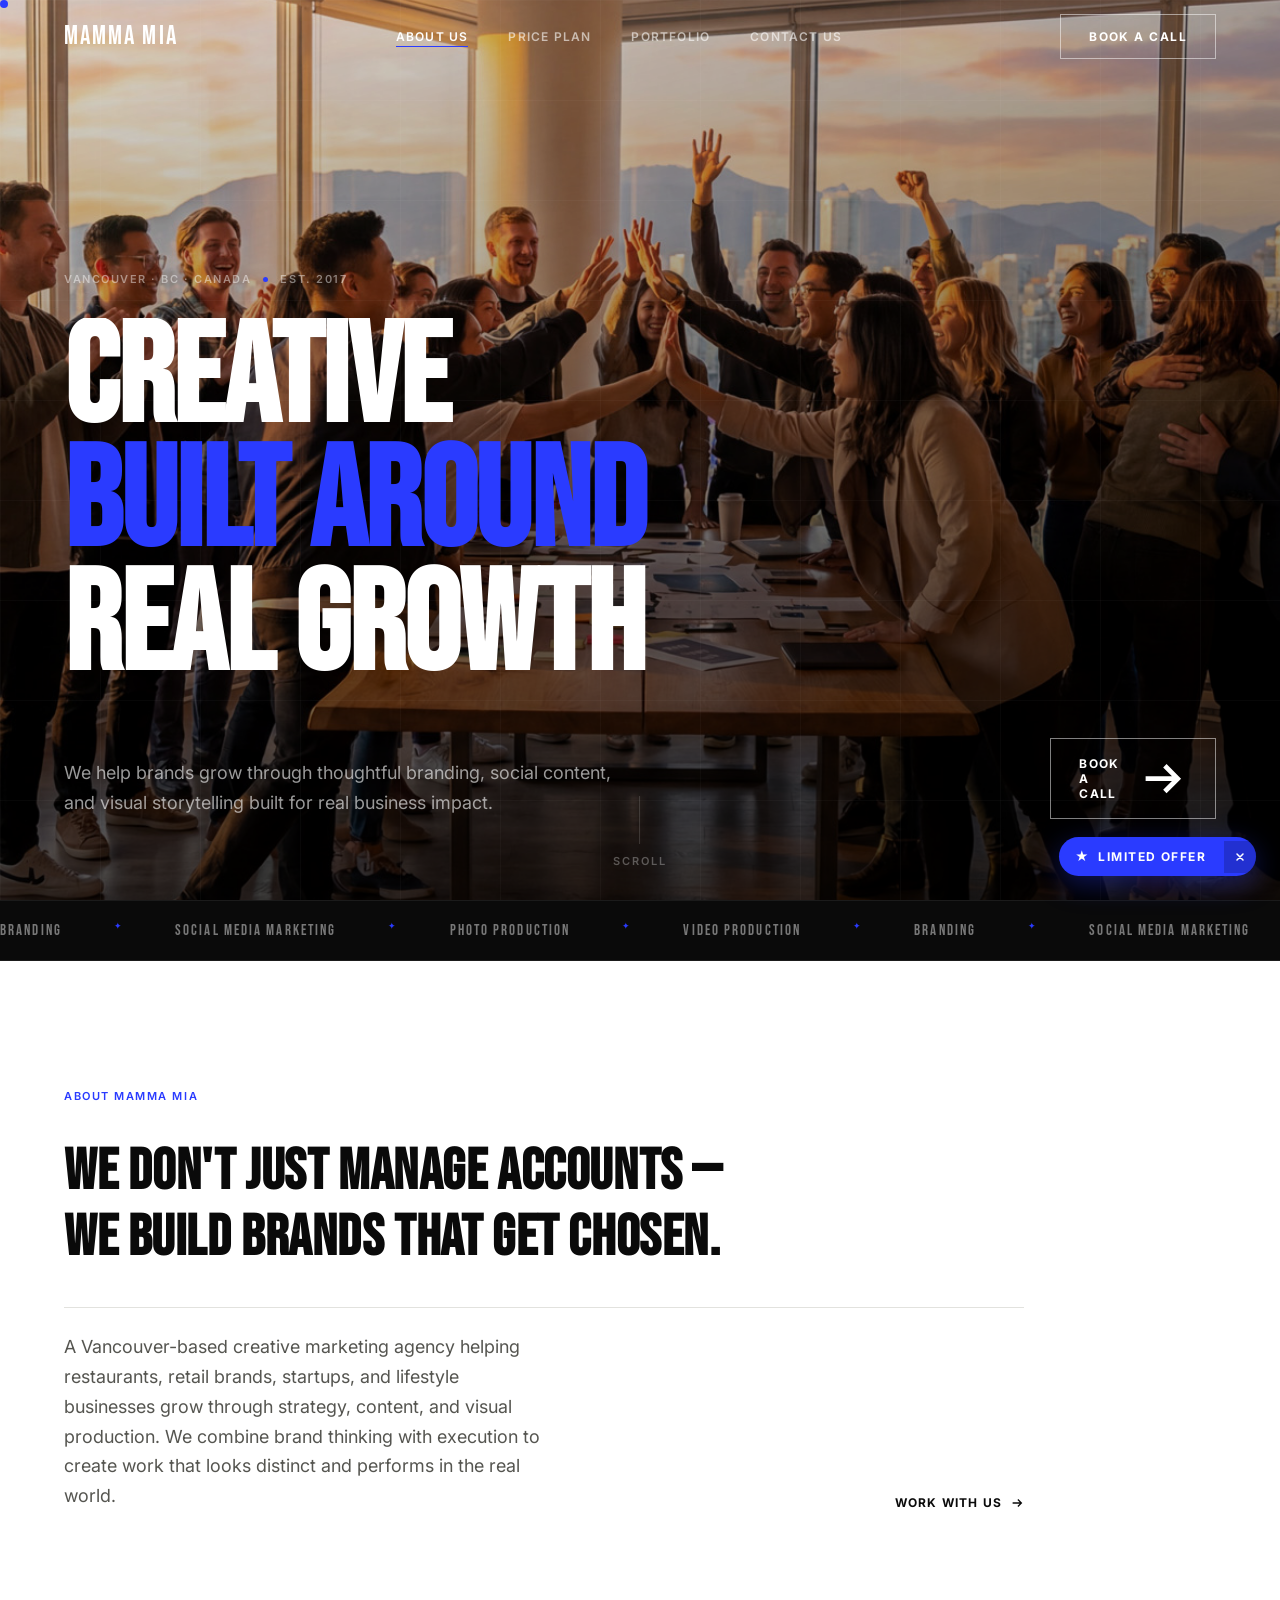
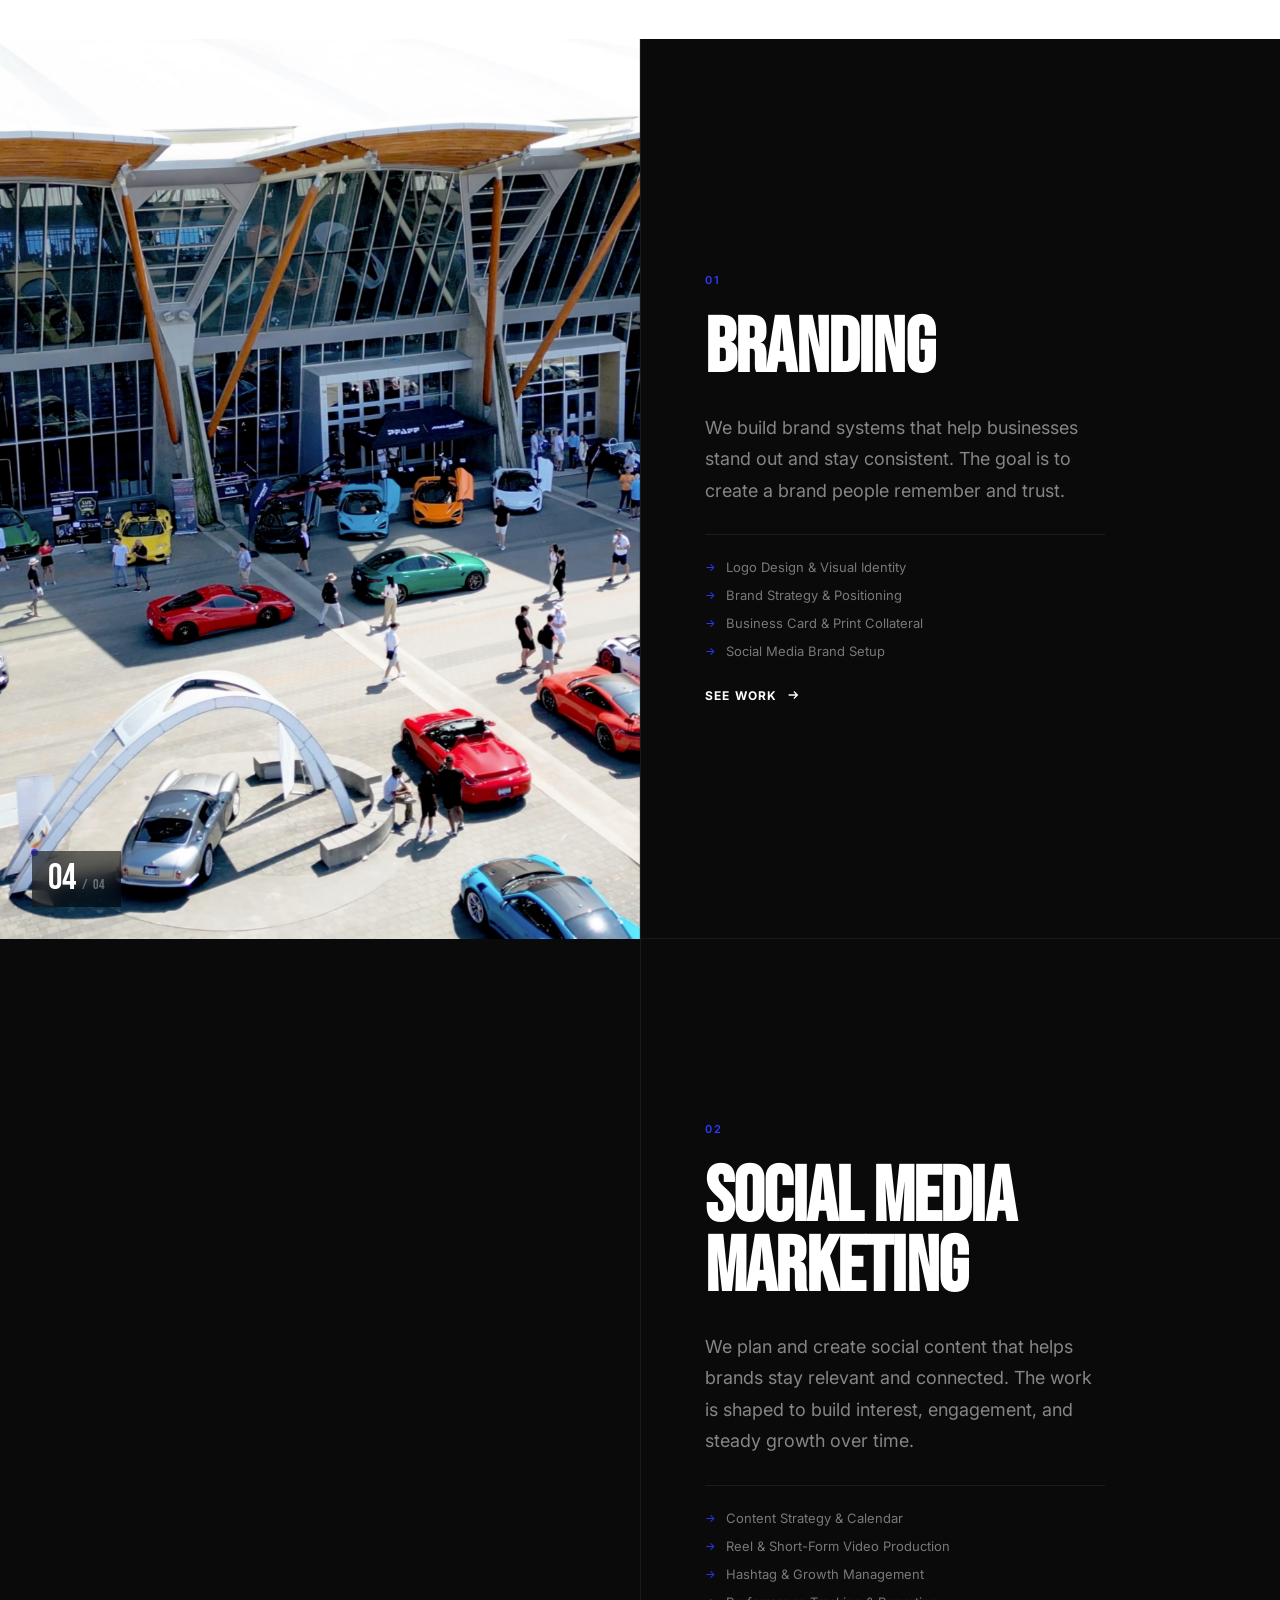
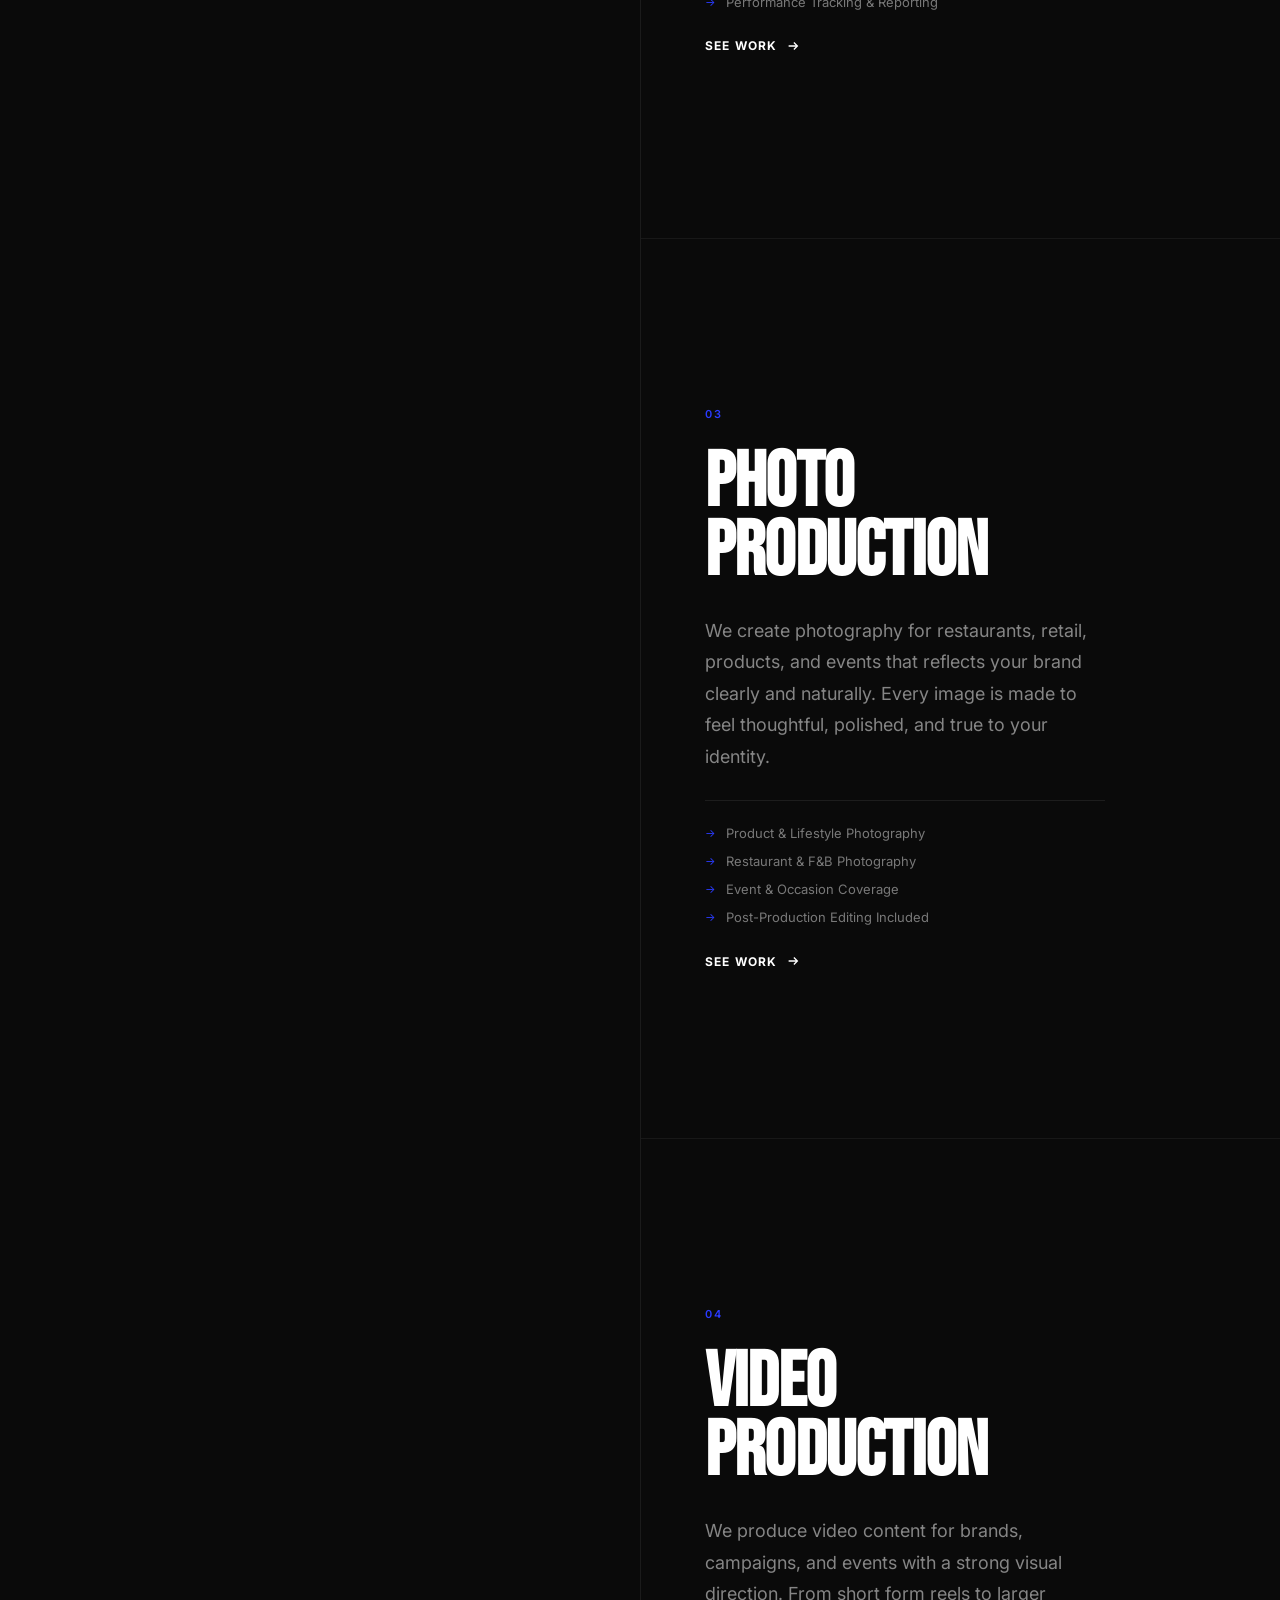
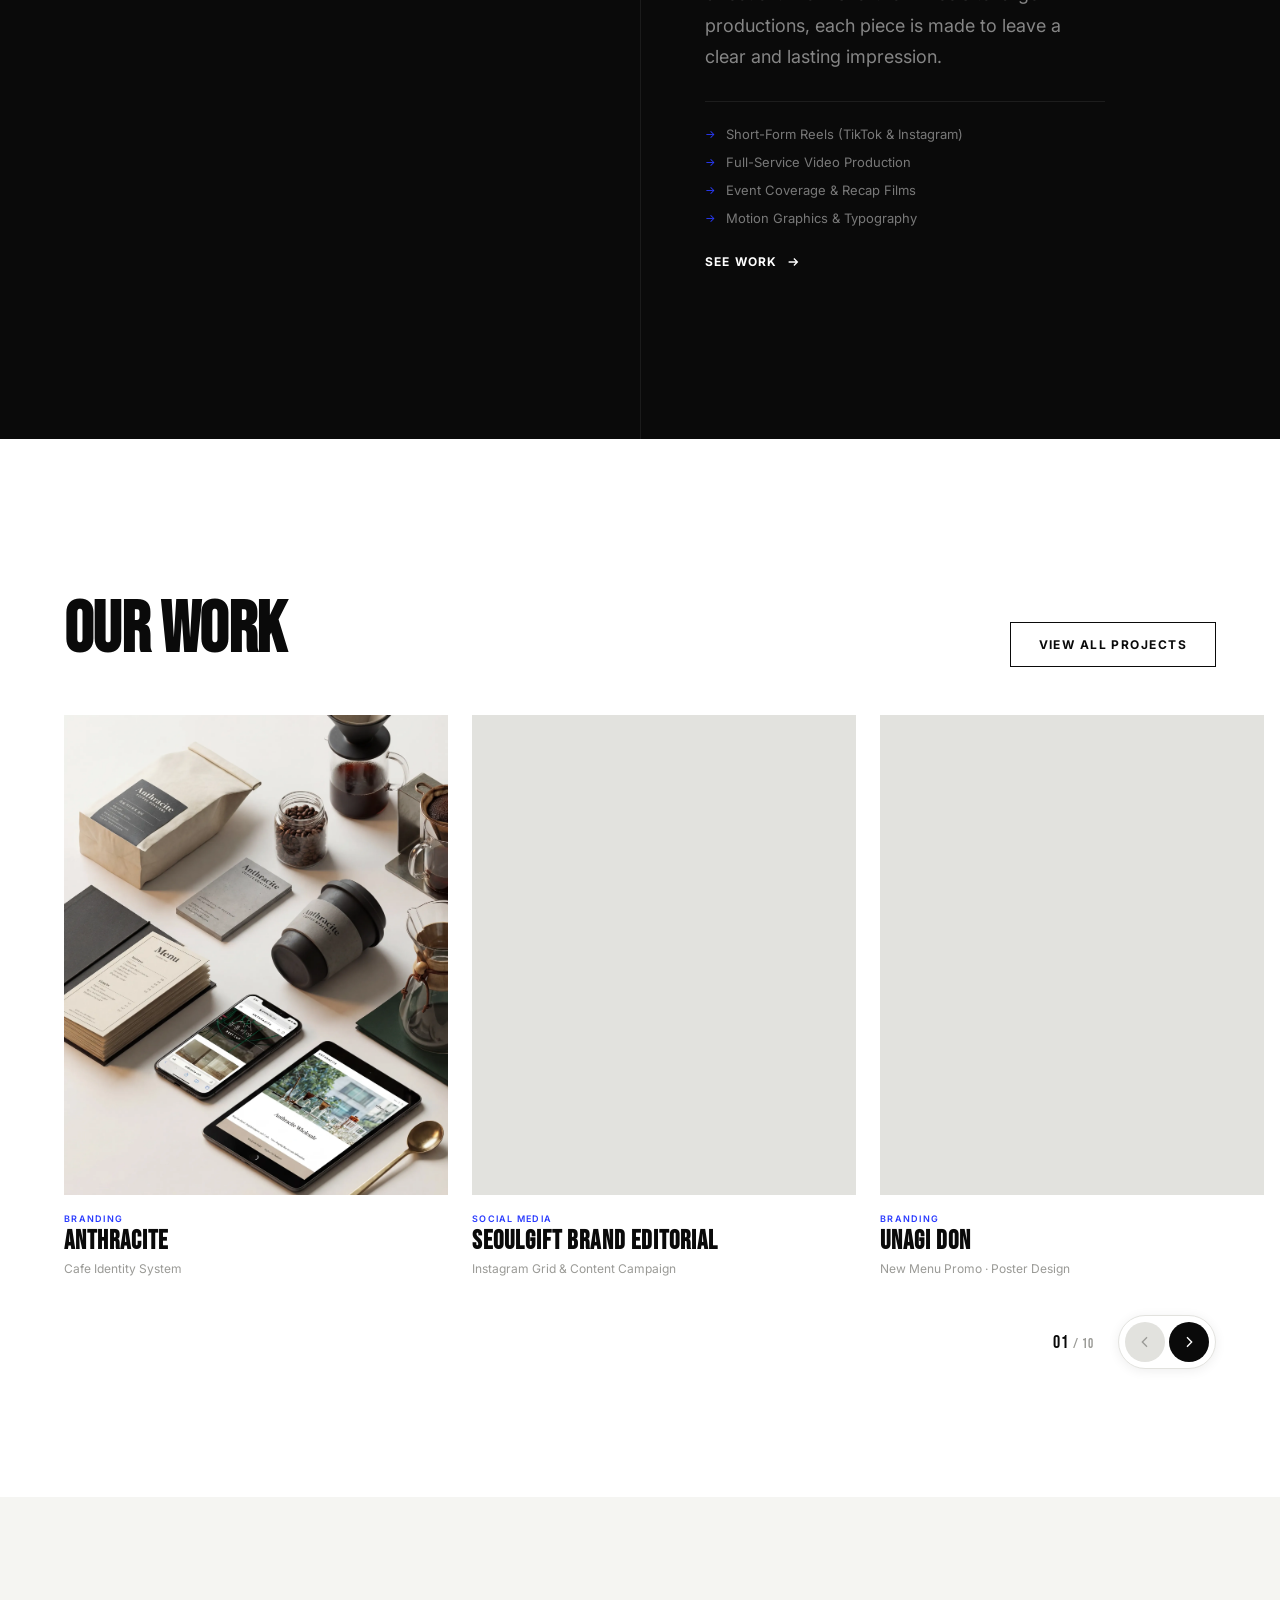
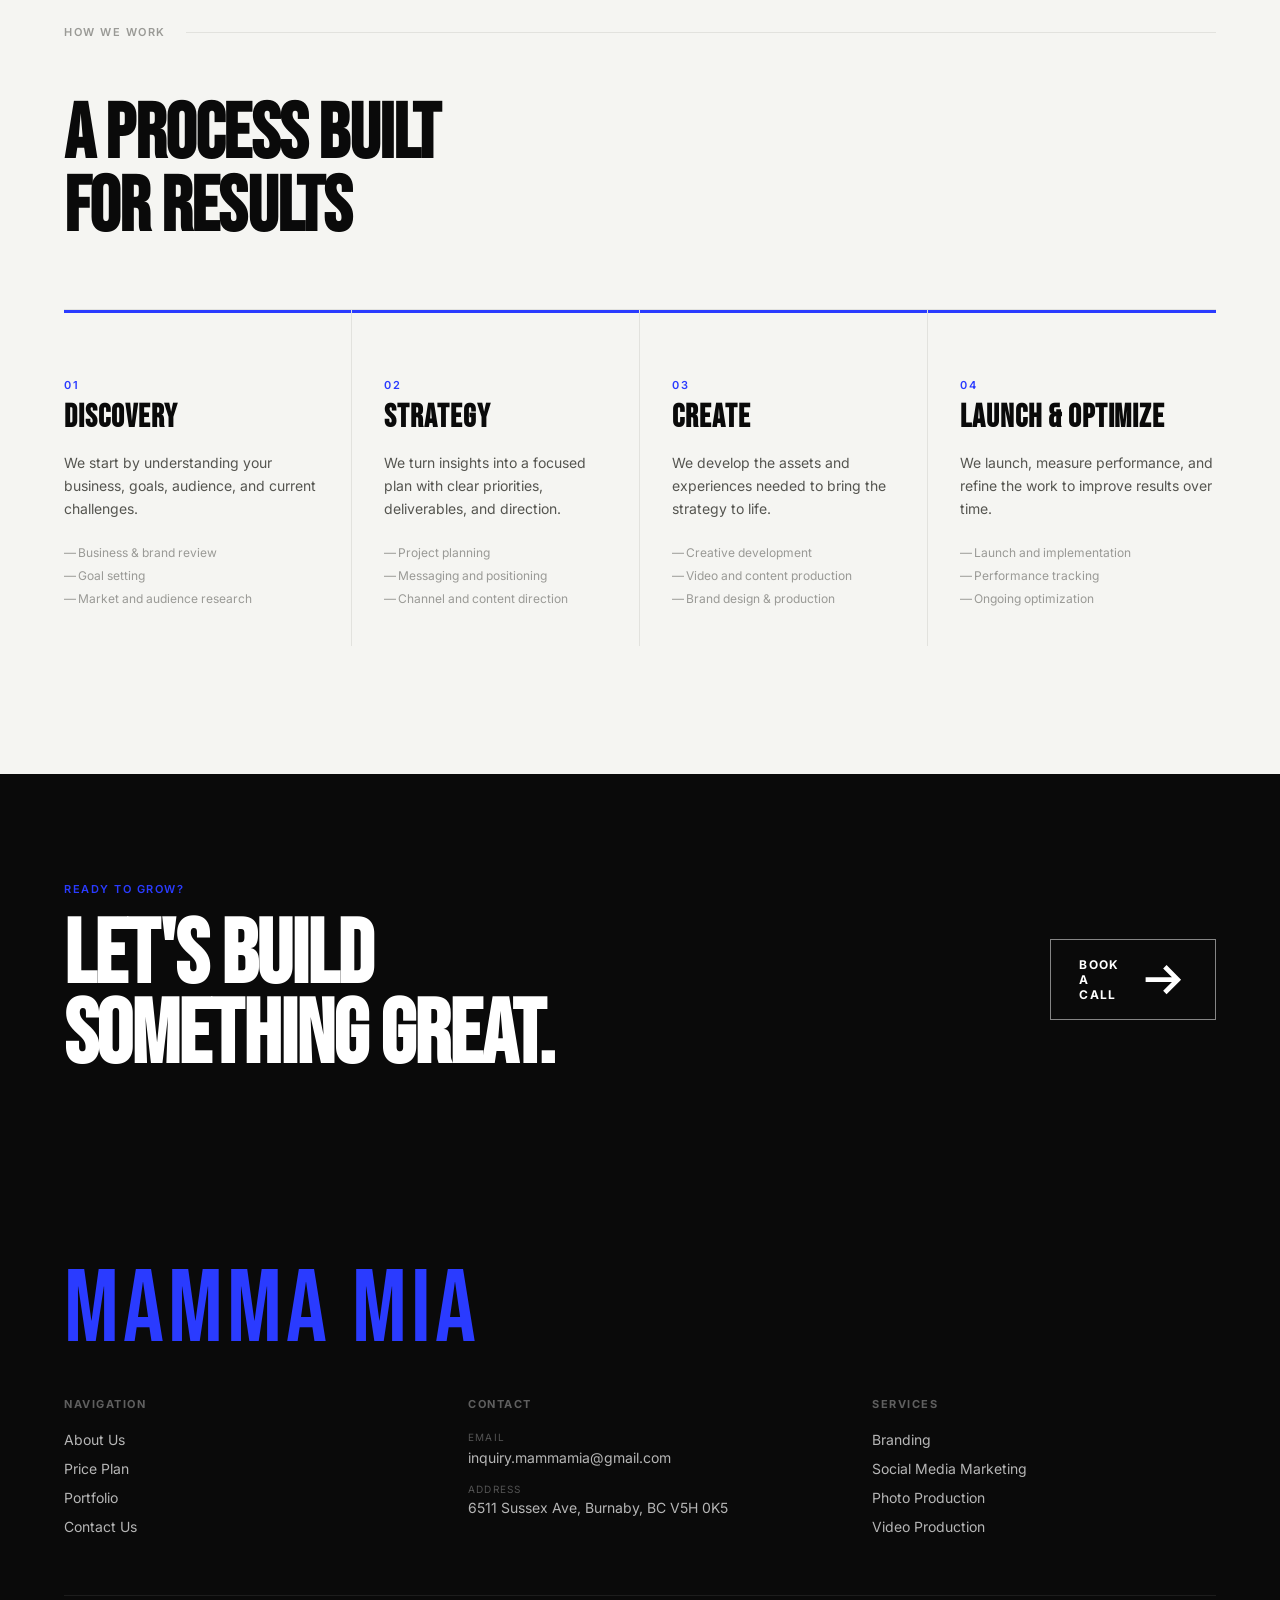
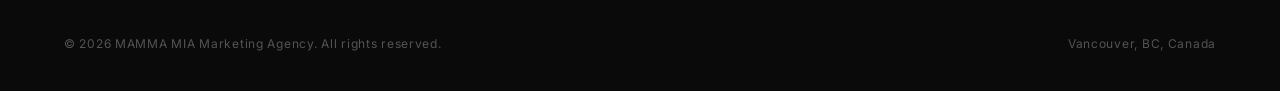
==== commit d173d080: "Add files via upload" ====
--- a/index.html
+++ b/index.html
@@ -490,6 +490,12 @@
     <div class="sticky-services__panels" id="stickyPanels">
 
       <div class="sticky-services__panel" data-index="0">
+        <img class="sticky-services__hero-mobile" src="images/branding/01_branding_anthracite.webp" alt="Anthracite Branding" loading="lazy" decoding="async" />
+        <div class="sticky-services__thumbs-mobile" aria-hidden="true">
+          <img src="images/branding/02_kitchen_il_forno.webp" alt="" loading="lazy" decoding="async" />
+          <img src="images/branding/03_el_molino_brand_deck.jpg" alt="" loading="lazy" decoding="async" />
+          <img src="images/branding/04_la_foret_ig.jpg" alt="" loading="lazy" decoding="async" />
+        </div>
         <div class="sticky-services__panel-inner">
           <span class="t-label sticky-services__num">01</span>
           <h2 class="sticky-services__title">Branding</h2>
@@ -500,13 +506,19 @@
             <li>Business Card &amp; Print Collateral</li>
             <li>Social Media Brand Setup</li>
           </ul>
-          <a href="portfolio.html" class="btn-arrow sticky-services__link">
+          <a href="portfolio.html?cat=branding" class="btn-arrow sticky-services__link">
             See Work <svg viewBox="0 0 16 16" fill="none" stroke="currentColor" stroke-width="1.5"><path d="M3 8h10M9 4l4 4-4 4"/></svg>
           </a>
         </div>
       </div>
 
       <div class="sticky-services__panel" data-index="1">
+        <img class="sticky-services__hero-mobile" src="images/social/01_brand_launching_thumb.jpg" alt="SeoulGift - Campaign &amp; Digital Content" loading="lazy" decoding="async" />
+        <div class="sticky-services__thumbs-mobile" aria-hidden="true">
+          <img src="images/social/02_cafe_opening_thumb.jpg" alt="" loading="lazy" decoding="async" />
+          <img src="images/social/06_fashion_brand_1_thumb.jpg" alt="" loading="lazy" decoding="async" />
+          <img src="images/social/03_cocktail_1_thumb.jpg" alt="" loading="lazy" decoding="async" />
+        </div>
         <div class="sticky-services__panel-inner">
           <span class="t-label sticky-services__num">02</span>
           <h2 class="sticky-services__title">Social Media<br />Marketing</h2>
@@ -517,13 +529,19 @@
             <li>Hashtag &amp; Growth Management</li>
             <li>Performance Tracking &amp; Reporting</li>
           </ul>
-          <a href="portfolio.html" class="btn-arrow sticky-services__link">
+          <a href="portfolio.html?cat=social" class="btn-arrow sticky-services__link">
             See Work <svg viewBox="0 0 16 16" fill="none" stroke="currentColor" stroke-width="1.5"><path d="M3 8h10M9 4l4 4-4 4"/></svg>
           </a>
         </div>
       </div>
 
       <div class="sticky-services__panel" data-index="2">
+        <img class="sticky-services__hero-mobile" src="images/photo/food/01_food_burger.jpg" alt="Food Burger Photography" loading="lazy" decoding="async" />
+        <div class="sticky-services__thumbs-mobile" aria-hidden="true">
+          <img src="images/photo/food/06_food_martini_cocktail.jpg" alt="" loading="lazy" decoding="async" />
+          <img src="images/photo/product/01_apparel_1.jpg" alt="" loading="lazy" decoding="async" />
+          <img src="images/photo/product/10_engagement_ring.webp" alt="" loading="lazy" decoding="async" />
+        </div>
         <div class="sticky-services__panel-inner">
           <span class="t-label sticky-services__num">03</span>
           <h2 class="sticky-services__title">Photo<br />Production</h2>
@@ -534,13 +552,19 @@
             <li>Event &amp; Occasion Coverage</li>
             <li>Post-Production Editing Included</li>
           </ul>
-          <a href="portfolio.html" class="btn-arrow sticky-services__link">
+          <a href="portfolio.html?cat=photo" class="btn-arrow sticky-services__link">
             See Work <svg viewBox="0 0 16 16" fill="none" stroke="currentColor" stroke-width="1.5"><path d="M3 8h10M9 4l4 4-4 4"/></svg>
           </a>
         </div>
       </div>
 
       <div class="sticky-services__panel" data-index="3">
+        <img class="sticky-services__hero-mobile" src="images/video/cars-and-hoops-luxury-supercar-event-vancouver.jpeg" alt="Cars &amp; Hoops - Luxury supercar event Vancouver" loading="lazy" decoding="async" />
+        <div class="sticky-services__thumbs-mobile" aria-hidden="true">
+          <img src="images/video/04_dl_acro_1.webp" alt="" loading="lazy" decoding="async" />
+          <img src="images/video/06_f_diary_perfume.webp" alt="" loading="lazy" decoding="async" />
+          <img src="images/video/08_mcst_kocca_wild_vr.jpg" alt="" loading="lazy" decoding="async" />
+        </div>
         <div class="sticky-services__panel-inner">
           <span class="t-label sticky-services__num">04</span>
           <h2 class="sticky-services__title">Video<br />Production</h2>
@@ -551,7 +575,7 @@
             <li>Event Coverage &amp; Recap Films</li>
             <li>Motion Graphics &amp; Typography</li>
           </ul>
-          <a href="portfolio.html" class="btn-arrow sticky-services__link">
+          <a href="portfolio.html?cat=video" class="btn-arrow sticky-services__link">
             See Work <svg viewBox="0 0 16 16" fill="none" stroke="currentColor" stroke-width="1.5"><path d="M3 8h10M9 4l4 4-4 4"/></svg>
           </a>
         </div>
@@ -929,5 +953,6 @@
 
 <script defer src="https://static.cloudflareinsights.com/beacon.min.js/v8c78df7c7c0f484497ecbca7046644da1771523124516" integrity="sha512-8DS7rgIrAmghBFwoOTujcf6D9rXvH8xm8JQ1Ja01h9QX8EzXldiszufYa4IFfKdLUKTTrnSFXLDkUEOTrZQ8Qg==" data-cf-beacon='{"version":"2024.11.0","token":"4edd5f8ec12a48cfa682ab8261b80a79","server_timing":{"name":{"cfCacheStatus":true,"cfEdge":true,"cfExtPri":true,"cfL4":true,"cfOrigin":true,"cfSpeedBrain":true},"location_startswith":null}}' crossorigin="anonymous"></script>
 <script defer src="https://static.cloudflareinsights.com/beacon.min.js/v8c78df7c7c0f484497ecbca7046644da1771523124516" integrity="sha512-8DS7rgIrAmghBFwoOTujcf6D9rXvH8xm8JQ1Ja01h9QX8EzXldiszufYa4IFfKdLUKTTrnSFXLDkUEOTrZQ8Qg==" data-cf-beacon='{"version":"2024.11.0","token":"4edd5f8ec12a48cfa682ab8261b80a79","server_timing":{"name":{"cfCacheStatus":true,"cfEdge":true,"cfExtPri":true,"cfL4":true,"cfOrigin":true,"cfSpeedBrain":true},"location_startswith":null}}' crossorigin="anonymous"></script>
+<script defer src="https://static.cloudflareinsights.com/beacon.min.js/v8c78df7c7c0f484497ecbca7046644da1771523124516" integrity="sha512-8DS7rgIrAmghBFwoOTujcf6D9rXvH8xm8JQ1Ja01h9QX8EzXldiszufYa4IFfKdLUKTTrnSFXLDkUEOTrZQ8Qg==" data-cf-beacon='{"version":"2024.11.0","token":"4edd5f8ec12a48cfa682ab8261b80a79","server_timing":{"name":{"cfCacheStatus":true,"cfEdge":true,"cfExtPri":true,"cfL4":true,"cfOrigin":true,"cfSpeedBrain":true},"location_startswith":null}}' crossorigin="anonymous"></script>
 </body>
 </html>
--- a/css/index.css
+++ b/css/index.css
@@ -677,6 +677,14 @@
 }
 
 /* ============================================================
+   DESKTOP — Hide mobile-only thumb/hero images on large screens
+   ============================================================ */
+.sticky-services__hero-mobile,
+.sticky-services__thumbs-mobile {
+  display: none;
+}
+
+/* ============================================================
    MOBILE STICKY-SERVICES — FORCED OVERRIDE
    Loaded AFTER style.css, so it wins specificity battles.
    Layout: hero image (slide 0) on top + 3 thumbnails (slide 1-3) below
@@ -719,70 +727,51 @@
   }
   .sticky-services__panel:last-child { border-bottom: none !important; }
 
-  /* 5. Hero (representative) image — top of each panel */
-  .sticky-services__panel::before {
-    content: '' !important;
+  /* 5. Disable old pseudo-element bg (now using real <img> elements below) */
+  .sticky-services__panel::before,
+  .sticky-services__panel::after {
+    content: none !important;
+    display: none !important;
+    background-image: none !important;
+  }
+
+  /* 6. Hero image — real <img>, preserves aspect ratio (object-fit: cover) */
+  .sticky-services__hero-mobile,
+  .sticky-services .sticky-services__hero-mobile {
     display: block !important;
     width: 100% !important;
-    height: 62vw !important;
-    max-height: 380px !important;
-    min-height: 220px !important;
-    background-size: cover !important;
-    background-position: center !important;
-    background-repeat: no-repeat !important;
-    background-color: #0a0a0a !important;
+    height: auto !important;
+    aspect-ratio: 16 / 11 !important;
+    object-fit: cover !important;
+    object-position: center !important;
+    background: #0a0a0a !important;
     order: 0 !important;
-  }
-  .sticky-services__panel[data-index="0"]::before {
-    background-image: url('../images/branding/01_branding_anthracite.webp') !important;
-  }
-  .sticky-services__panel[data-index="1"]::before {
-    background-image: url('../images/social/01_brand_launching_thumb.jpg') !important;
-  }
-  .sticky-services__panel[data-index="2"]::before {
-    background-image: url('../images/photo/food/01_food_burger.jpg') !important;
-  }
-  .sticky-services__panel[data-index="3"]::before {
-    background-image: url('../images/video/cars-and-hoops-luxury-supercar-event-vancouver.jpeg') !important;
-  }
-
-  /* 6. Thumbnail row — full width, NO gaps, exactly 3 equal slots */
-  .sticky-services__panel::after {
-    content: '' !important;
+    margin: 0 !important;
+    padding: 0 !important;
+  }
+
+  /* 7. Thumbnail row — 3 real <img> in CSS grid, NO gaps, aspect ratio preserved */
+  .sticky-services__thumbs-mobile,
+  .sticky-services .sticky-services__thumbs-mobile {
+    display: grid !important;
+    grid-template-columns: 1fr 1fr 1fr !important;
+    gap: 0 !important;
+    width: 100% !important;
+    background: #000 !important;
+    order: 1 !important;
+    margin: 0 !important;
+    padding: 0 !important;
+  }
+  .sticky-services__thumbs-mobile img {
     display: block !important;
     width: 100% !important;
-    height: 33.333vw !important;
-    max-height: 180px !important;
-    min-height: 110px !important;
-    order: 1 !important;
-    background-repeat: no-repeat, no-repeat, no-repeat !important;
-    background-size: calc(100%/3) 100%, calc(100%/3) 100%, calc(100%/3) 100% !important;
-    background-position: 0% center, 50% center, 100% center !important;
-    background-color: #000 !important;
-  }
-  .sticky-services__panel[data-index="0"]::after {
-    background-image:
-      url('../images/branding/02_il_forno_kitchen_identity.jpg'),
-      url('../images/branding/03_el_molino_brand_deck.jpg'),
-      url('../images/branding/04_la_foret_ig.jpg') !important;
-  }
-  .sticky-services__panel[data-index="1"]::after {
-    background-image:
-      url('../images/social/02_cafe_opening_thumb.jpg'),
-      url('../images/social/03_apparel_brand_thumb.jpg'),
-      url('../images/social/04_bar_lounge_thumb.jpg') !important;
-  }
-  .sticky-services__panel[data-index="2"]::after {
-    background-image:
-      url('../images/photo/food/06_food_martini_cocktail.jpg'),
-      url('../images/photo/product/01_apparel_product.jpg'),
-      url('../images/photo/product/02_engagement_ring.jpg') !important;
-  }
-  .sticky-services__panel[data-index="3"]::after {
-    background-image:
-      url('../images/video/dl-acro-brand-campaign-film.jpeg'),
-      url('../images/video/f-diary-perfume-beauty-campaign-film.jpeg'),
-      url('../images/video/mcst-kocca-wild-vr-content.jpeg') !important;
+    height: 100% !important;
+    aspect-ratio: 1 / 1 !important;
+    object-fit: cover !important;
+    object-position: center !important;
+    margin: 0 !important;
+    padding: 0 !important;
+    border: 0 !important;
   }
 
   /* 7. Text panel inner — comes AFTER hero & thumbnails */
@@ -826,14 +815,9 @@
 
 /* Small phones — tighter hero & thumbs */
 @media (max-width: 460px) {
-  .sticky-services__panel::before {
-    height: 66vw !important;
-    min-height: 200px !important;
-  }
-  .sticky-services__panel::after {
-    height: 33.333vw !important;
-    max-height: 150px !important;
-    min-height: 100px !important;
+  .sticky-services__hero-mobile,
+  .sticky-services .sticky-services__hero-mobile {
+    aspect-ratio: 4 / 3 !important;
   }
   .sticky-services__title {
     font-size: clamp(34px, 11vw, 52px) !important;
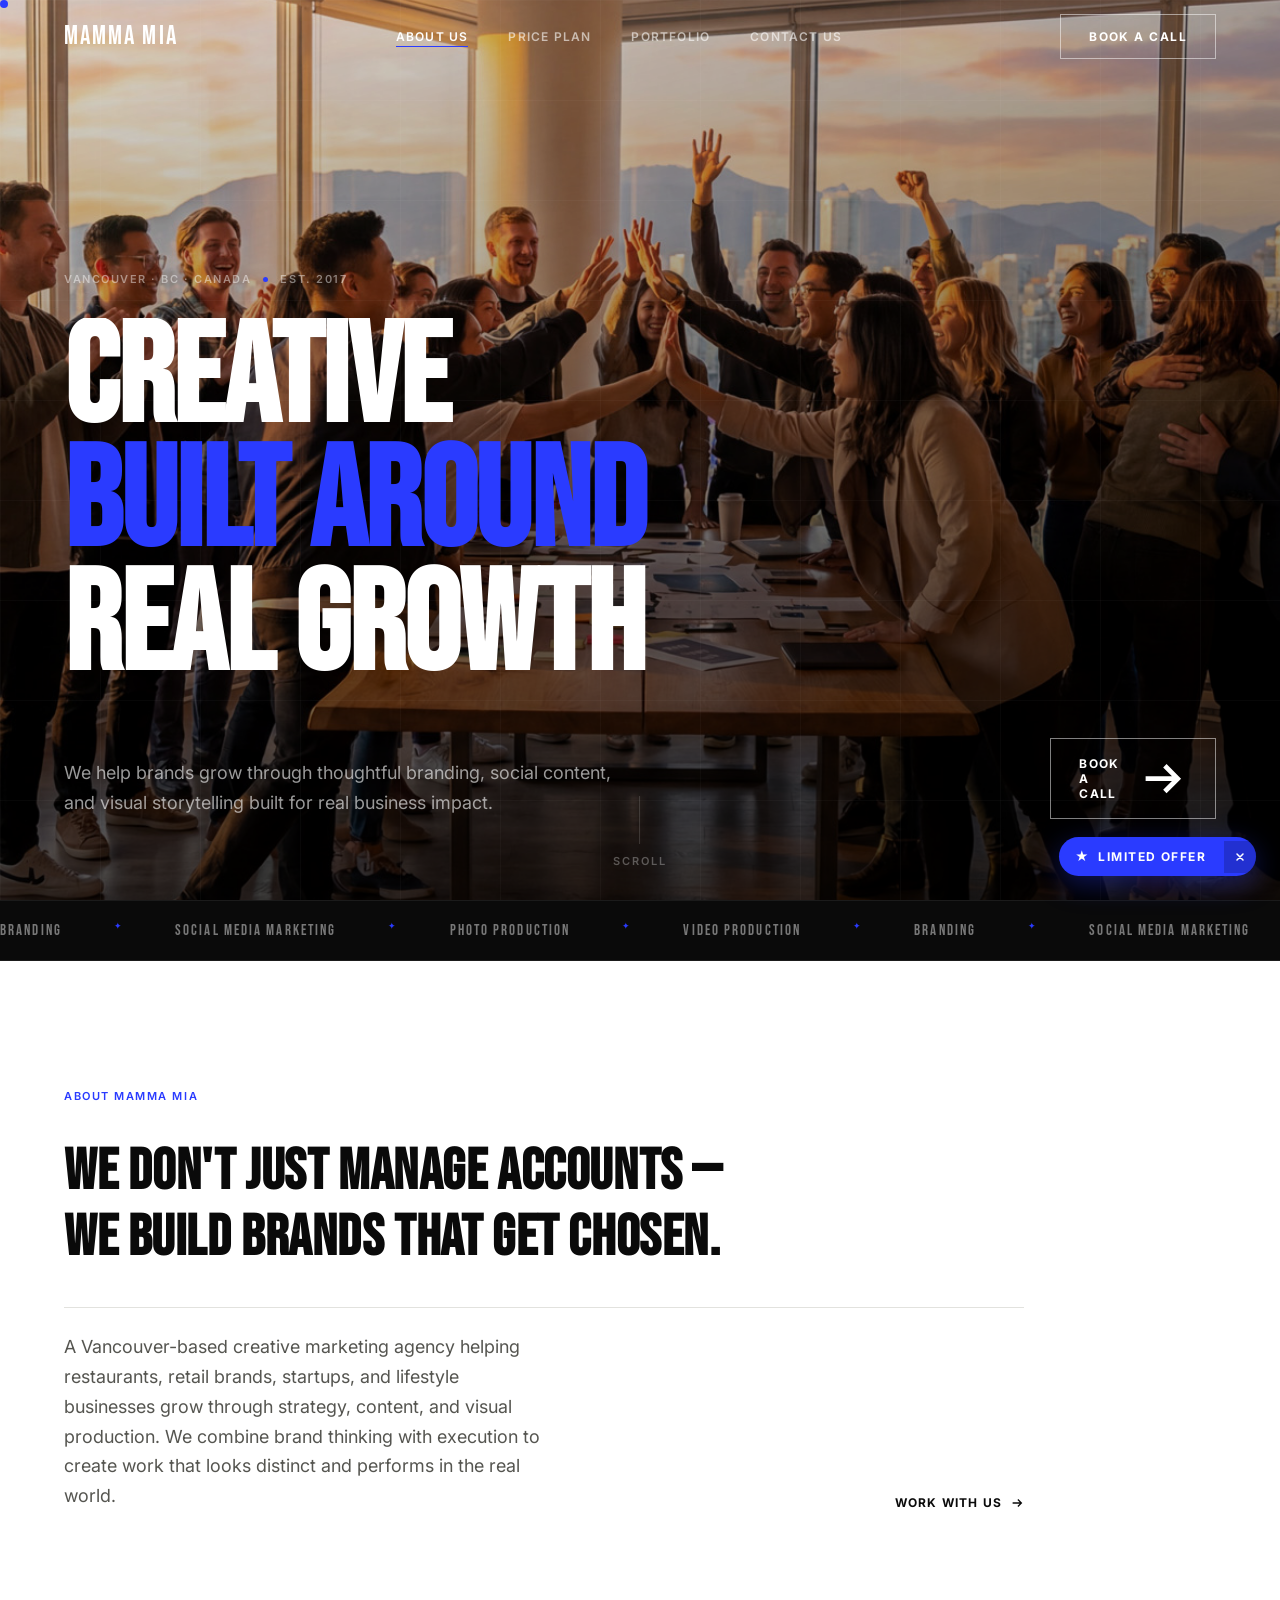
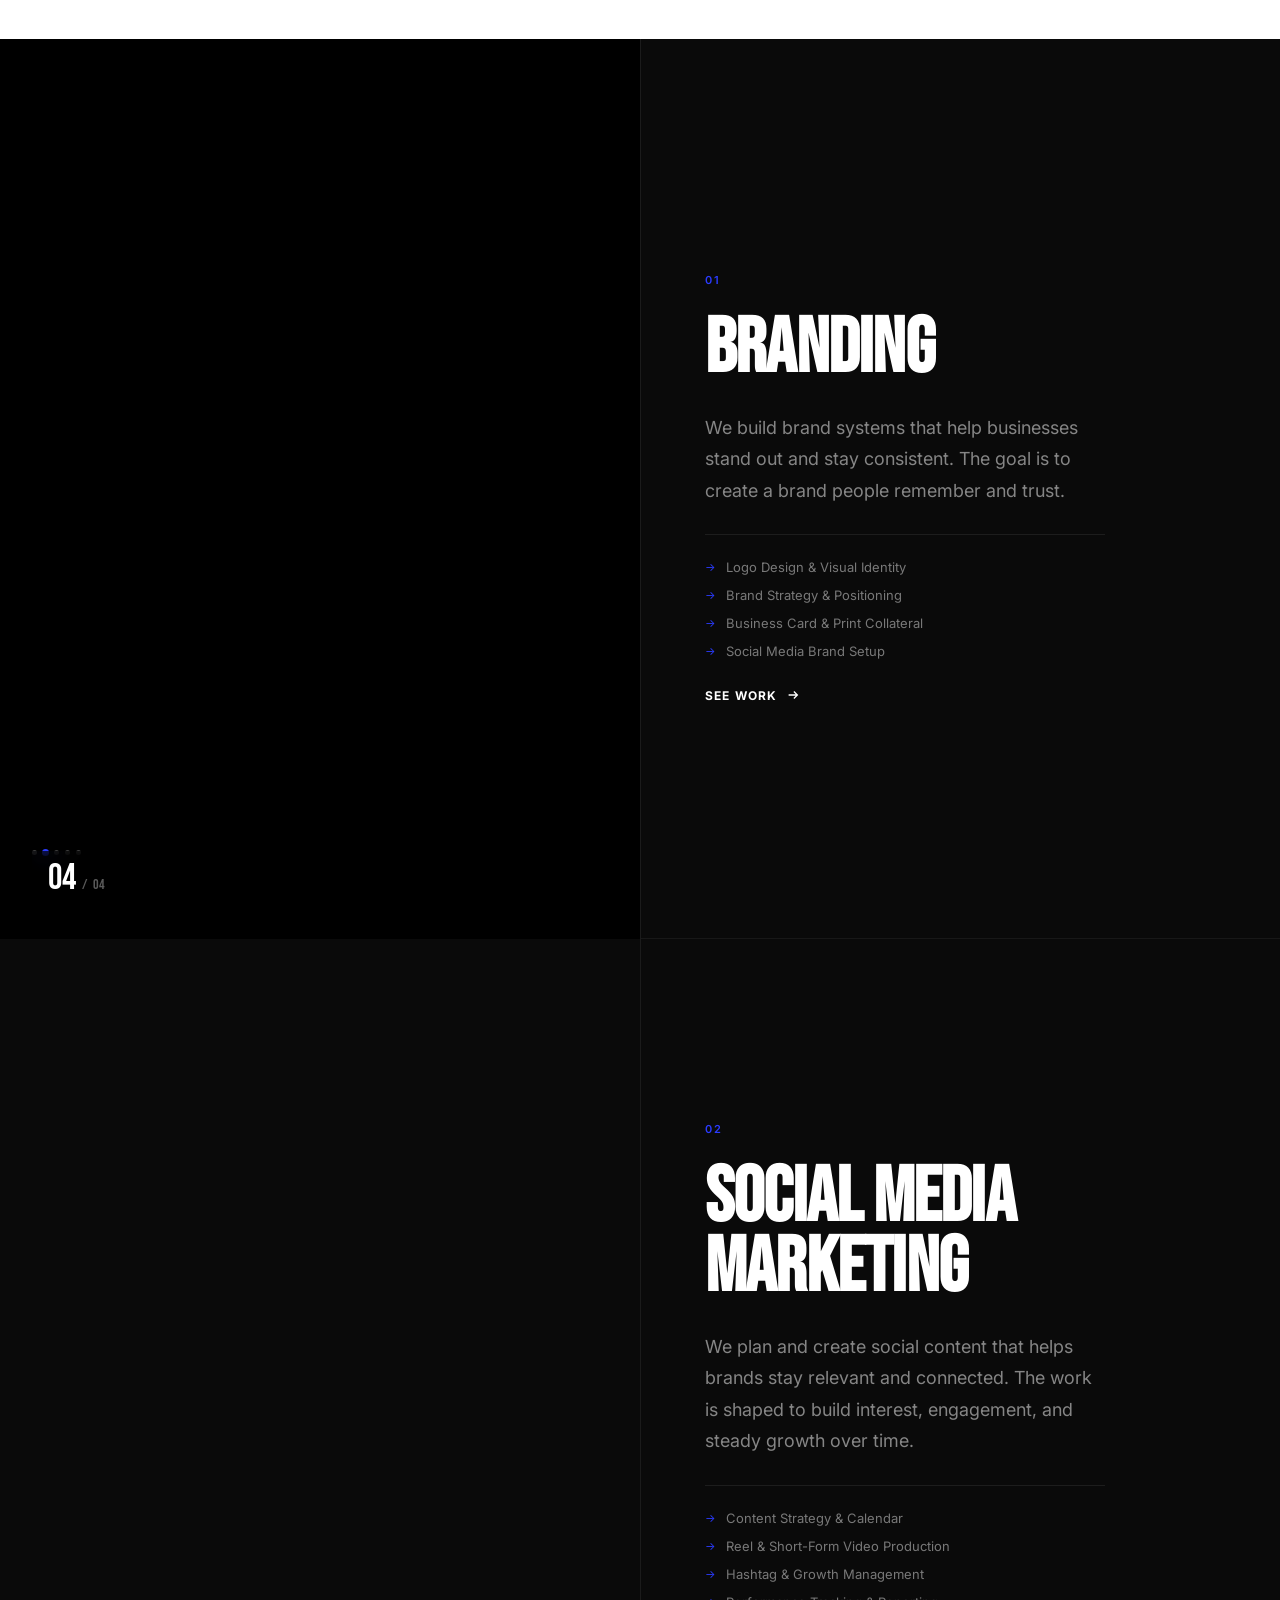
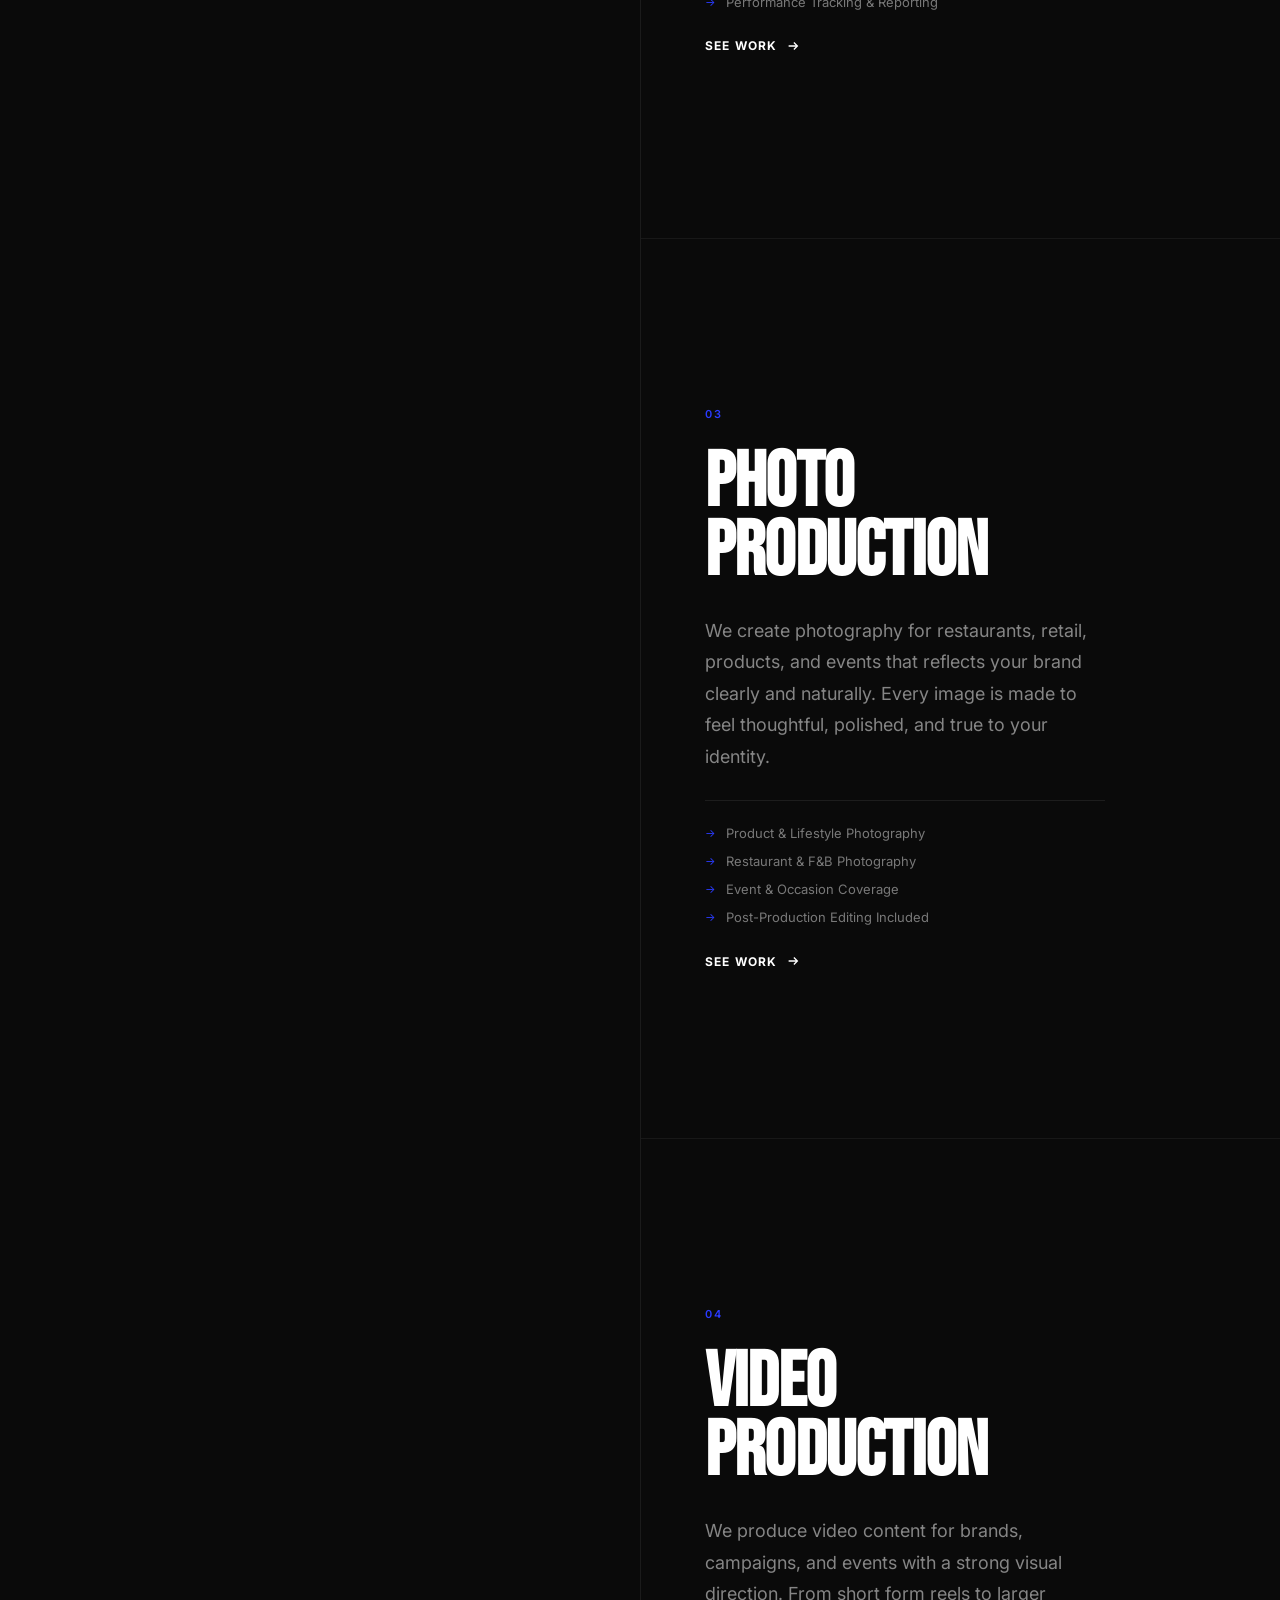
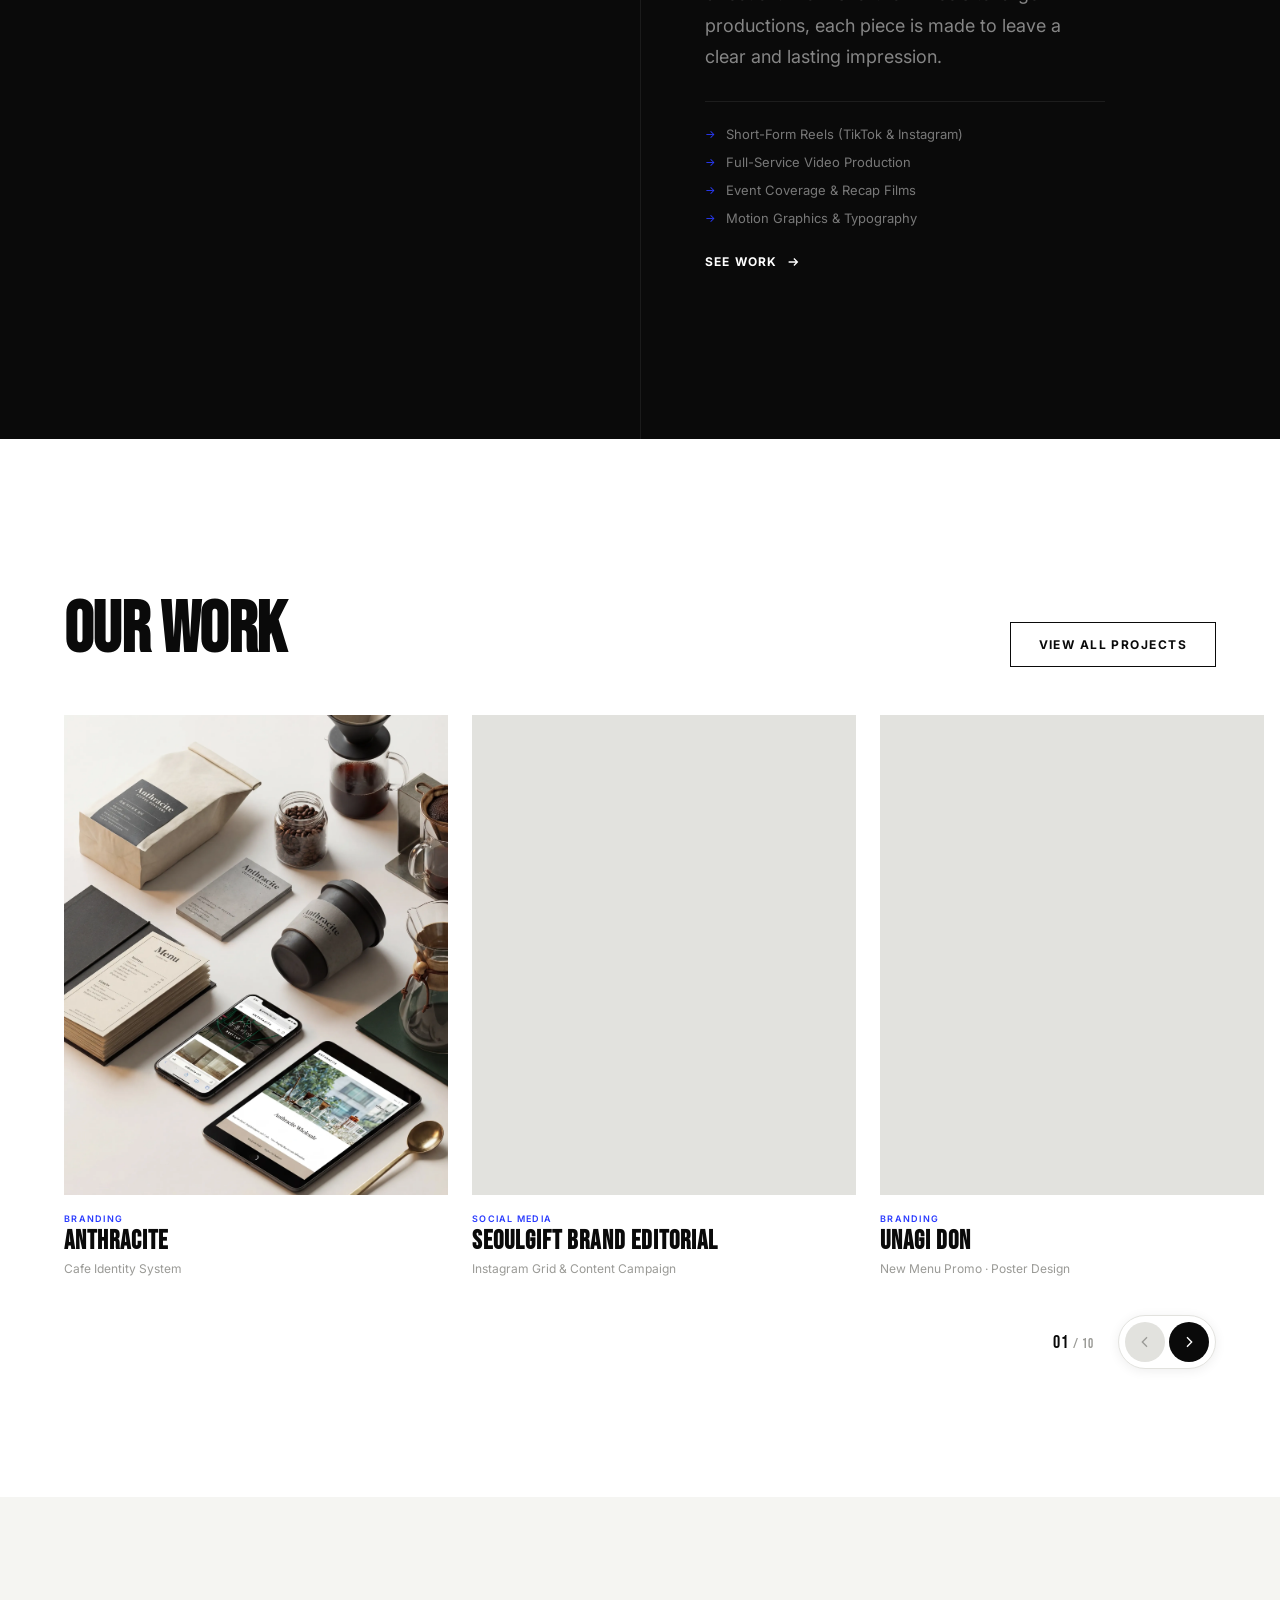
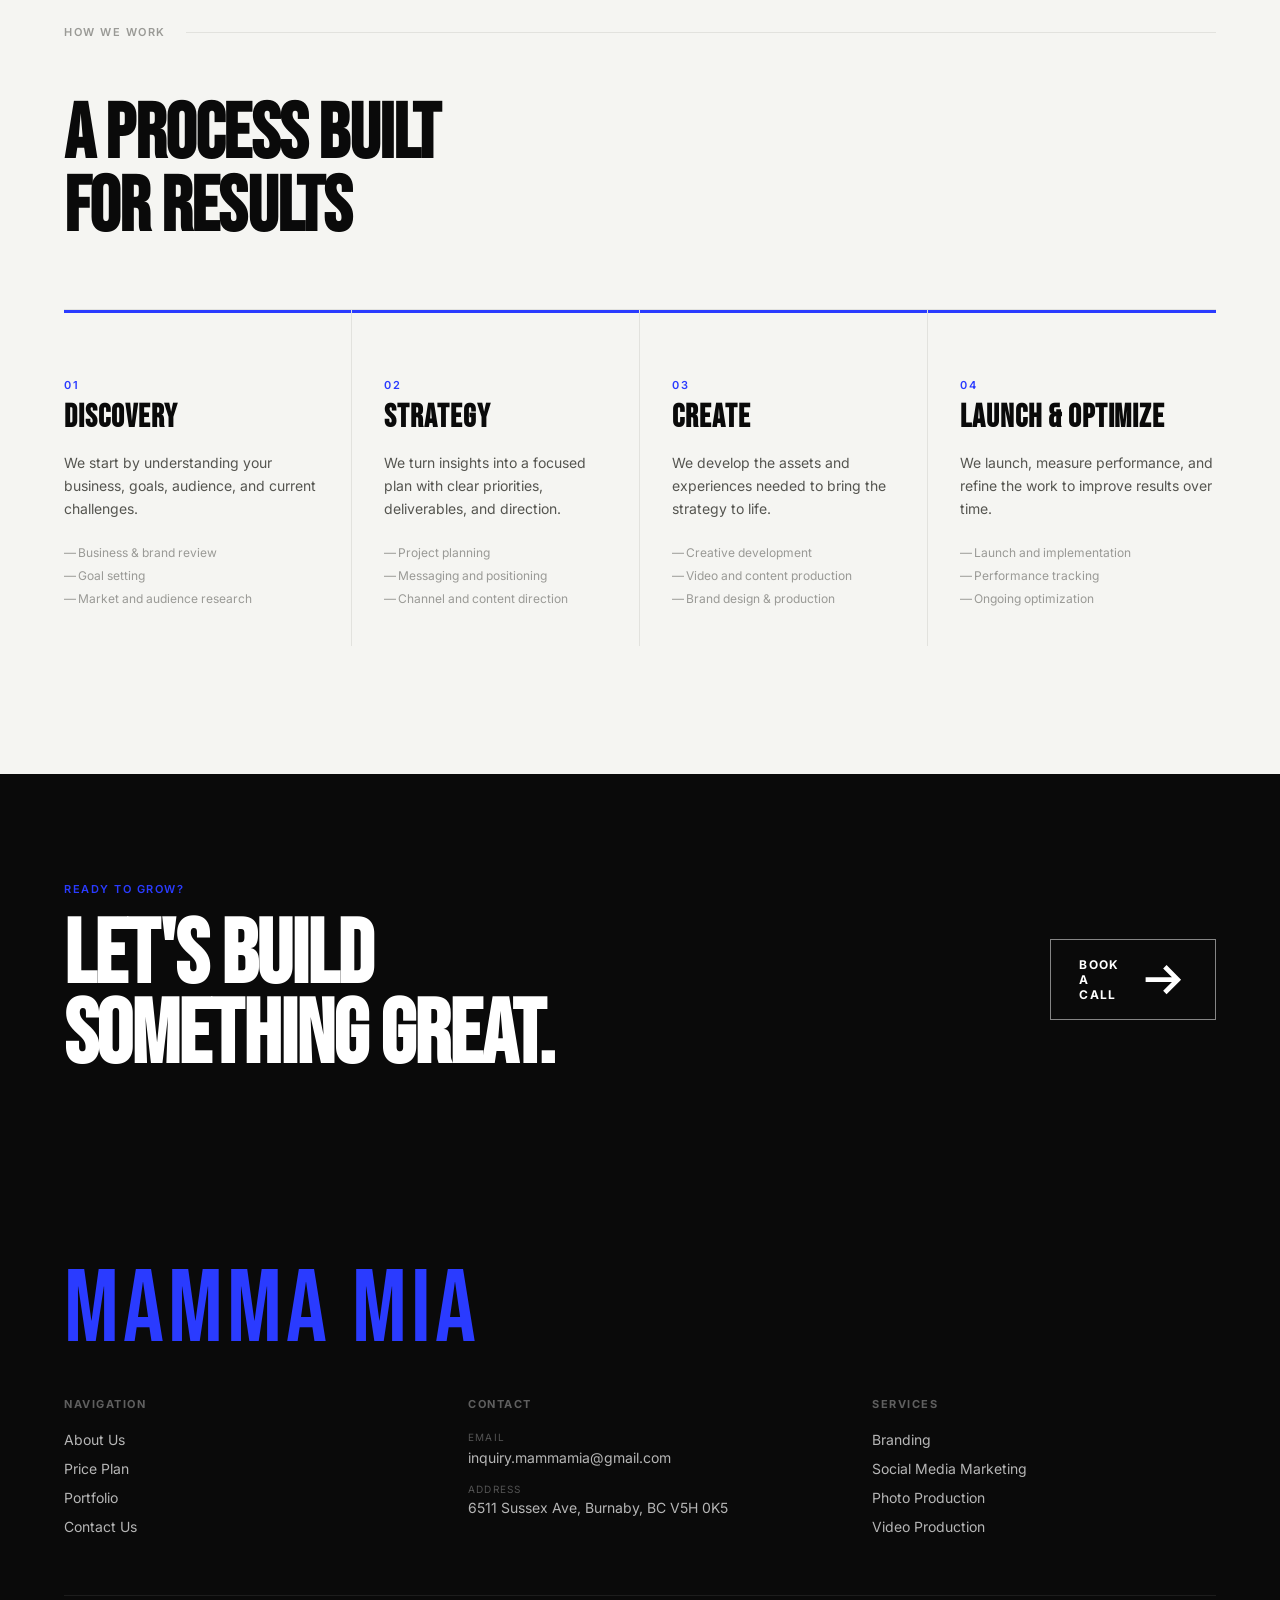
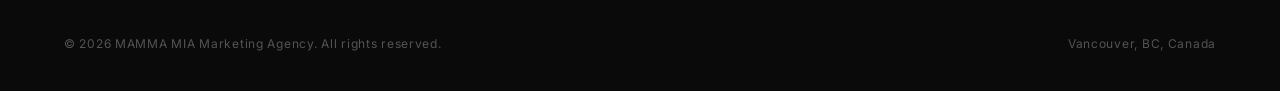
==== commit c5b92d83: "Add files via upload" ====
--- a/index.html
+++ b/index.html
@@ -8,6 +8,12 @@
   <link rel="preconnect" href="https://fonts.googleapis.com" />
   <link rel="preconnect" href="https://fonts.gstatic.com" crossorigin />
   <link href="https://fonts.googleapis.com/css2?family=Bebas+Neue&amp;family=Inter:wght@300;400;500;600;700&amp;display=swap" rel="stylesheet" />
+  <!-- Favicon -->
+  <link rel="icon" type="image/x-icon" href="/favicon.ico" />
+  <link rel="icon" type="image/png" sizes="32x32" href="/favicon-32x32.png" />
+  <link rel="icon" type="image/png" sizes="16x16" href="/favicon-16x16.png" />
+  <link rel="apple-touch-icon" sizes="180x180" href="/apple-touch-icon.png" />
+
   <link rel="stylesheet" href="css/style.css?v=20260506v3" />
   <link rel="stylesheet" href="css/index.css?v=20260506v3" />
 
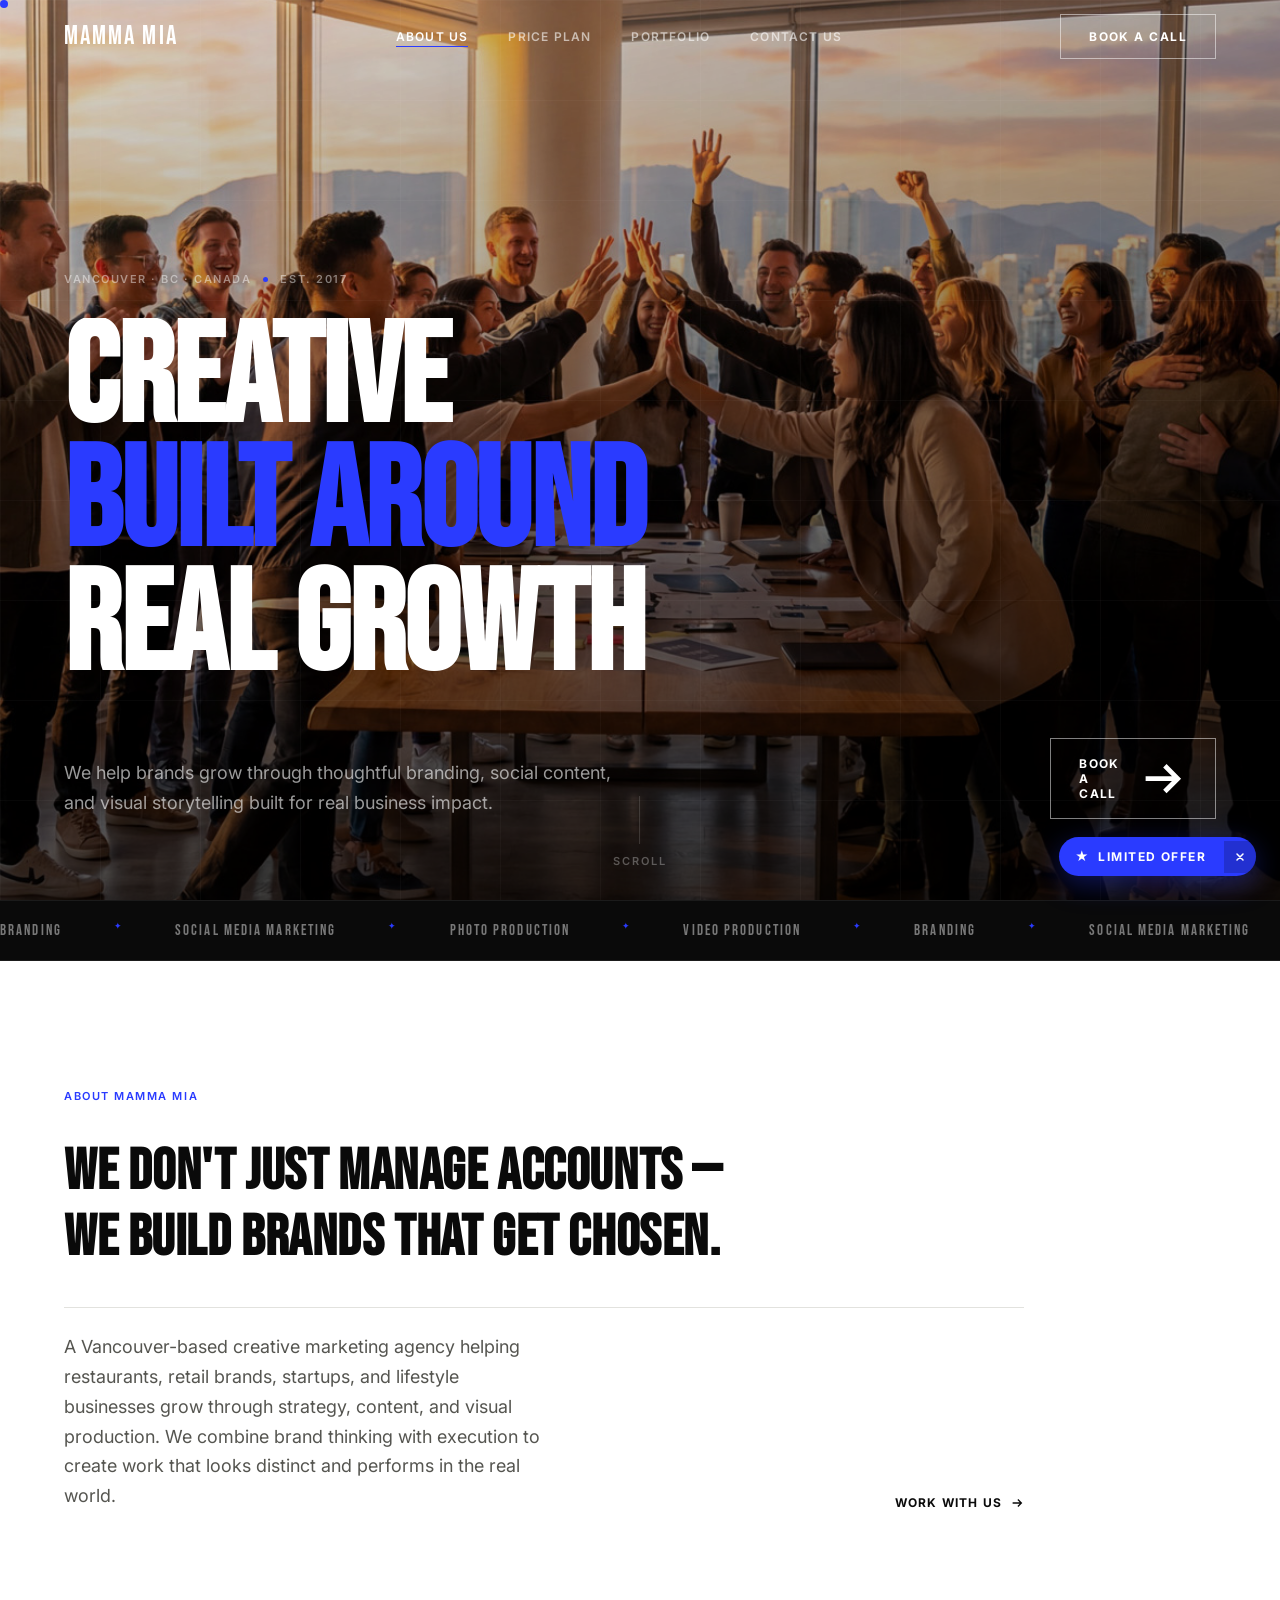
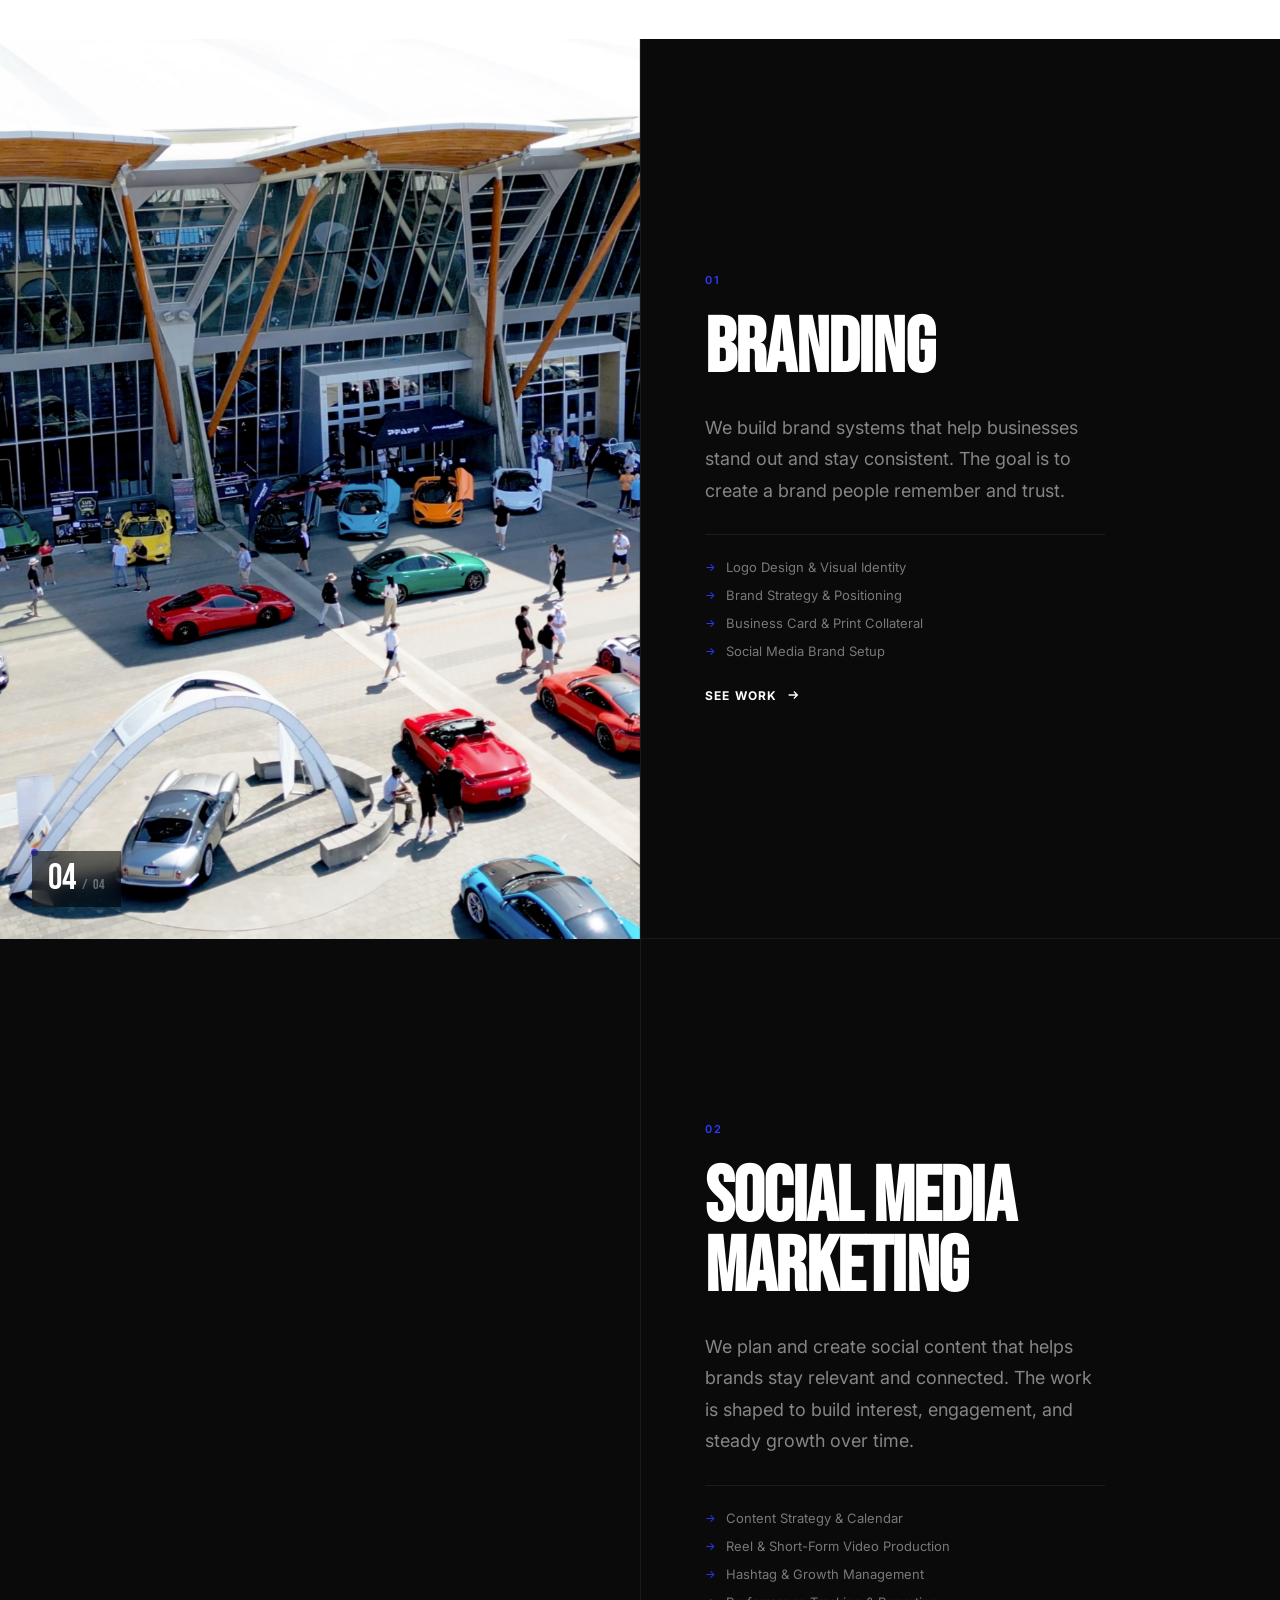
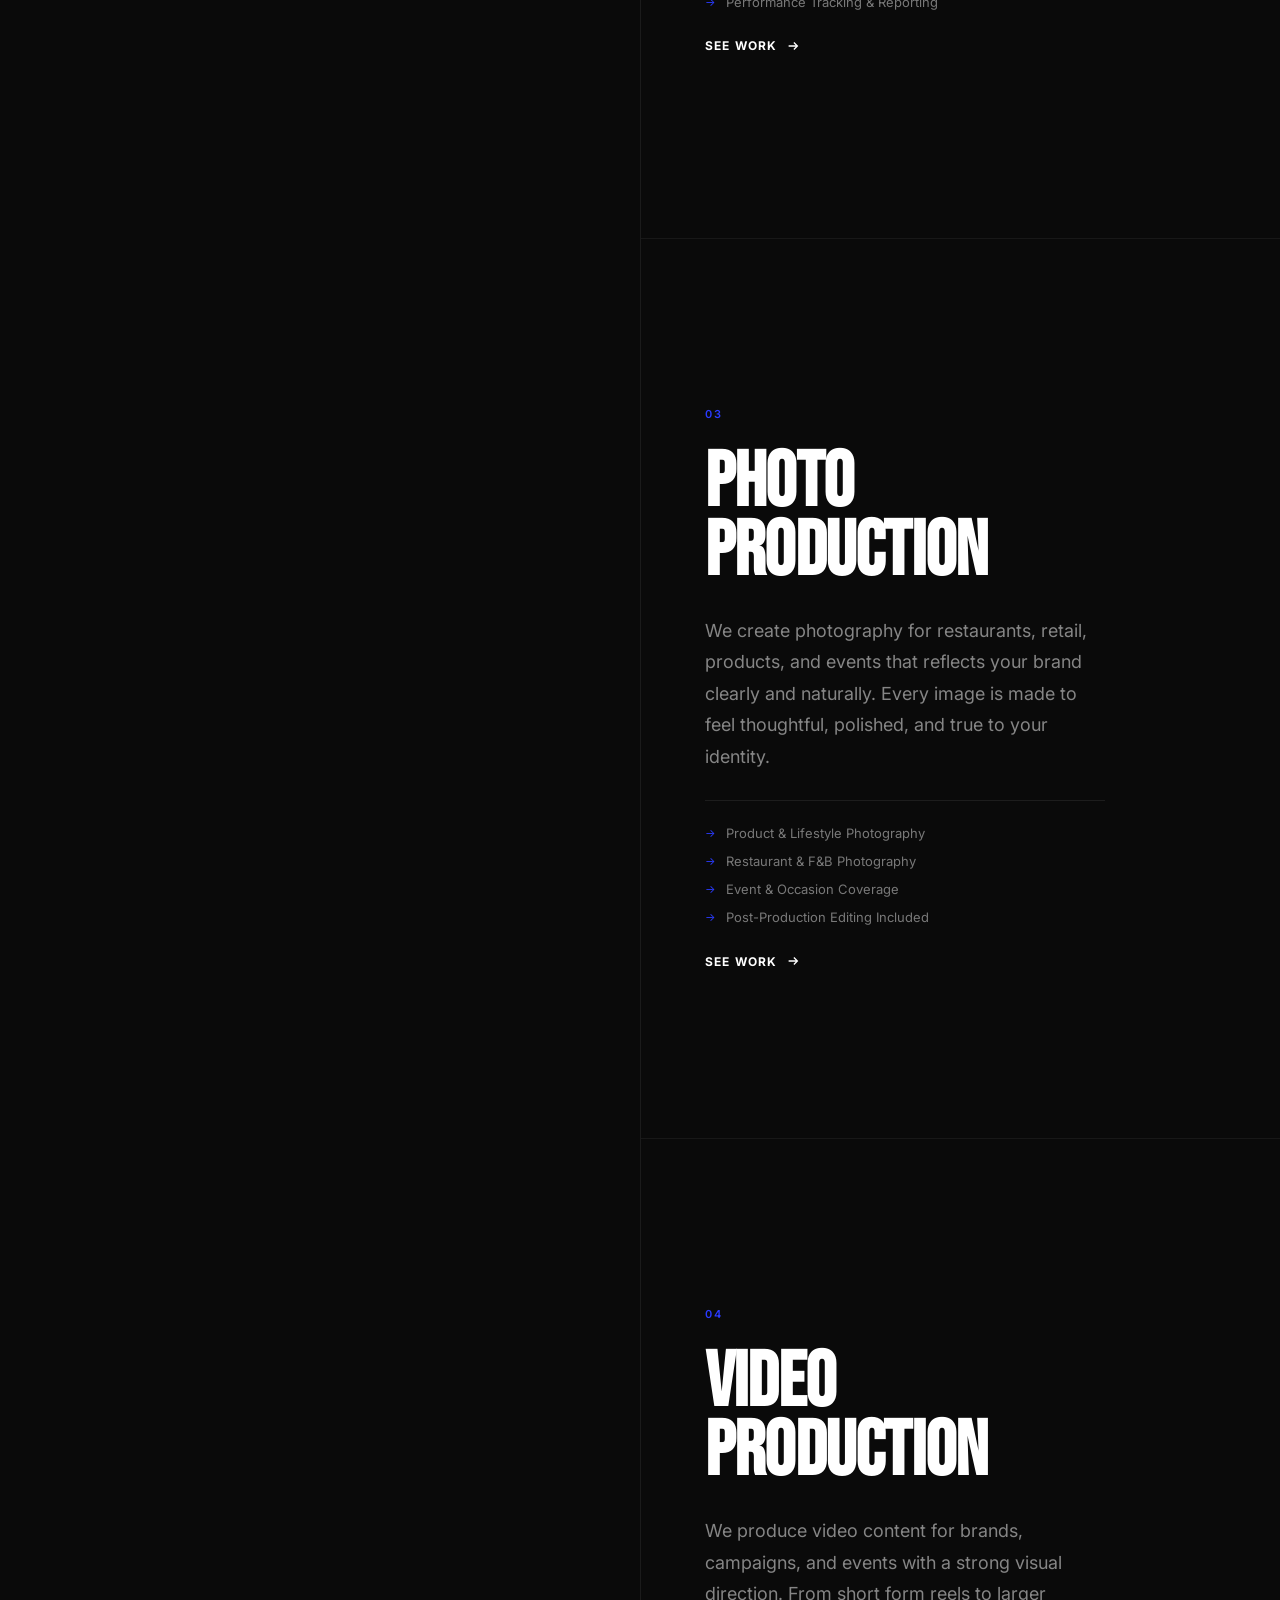
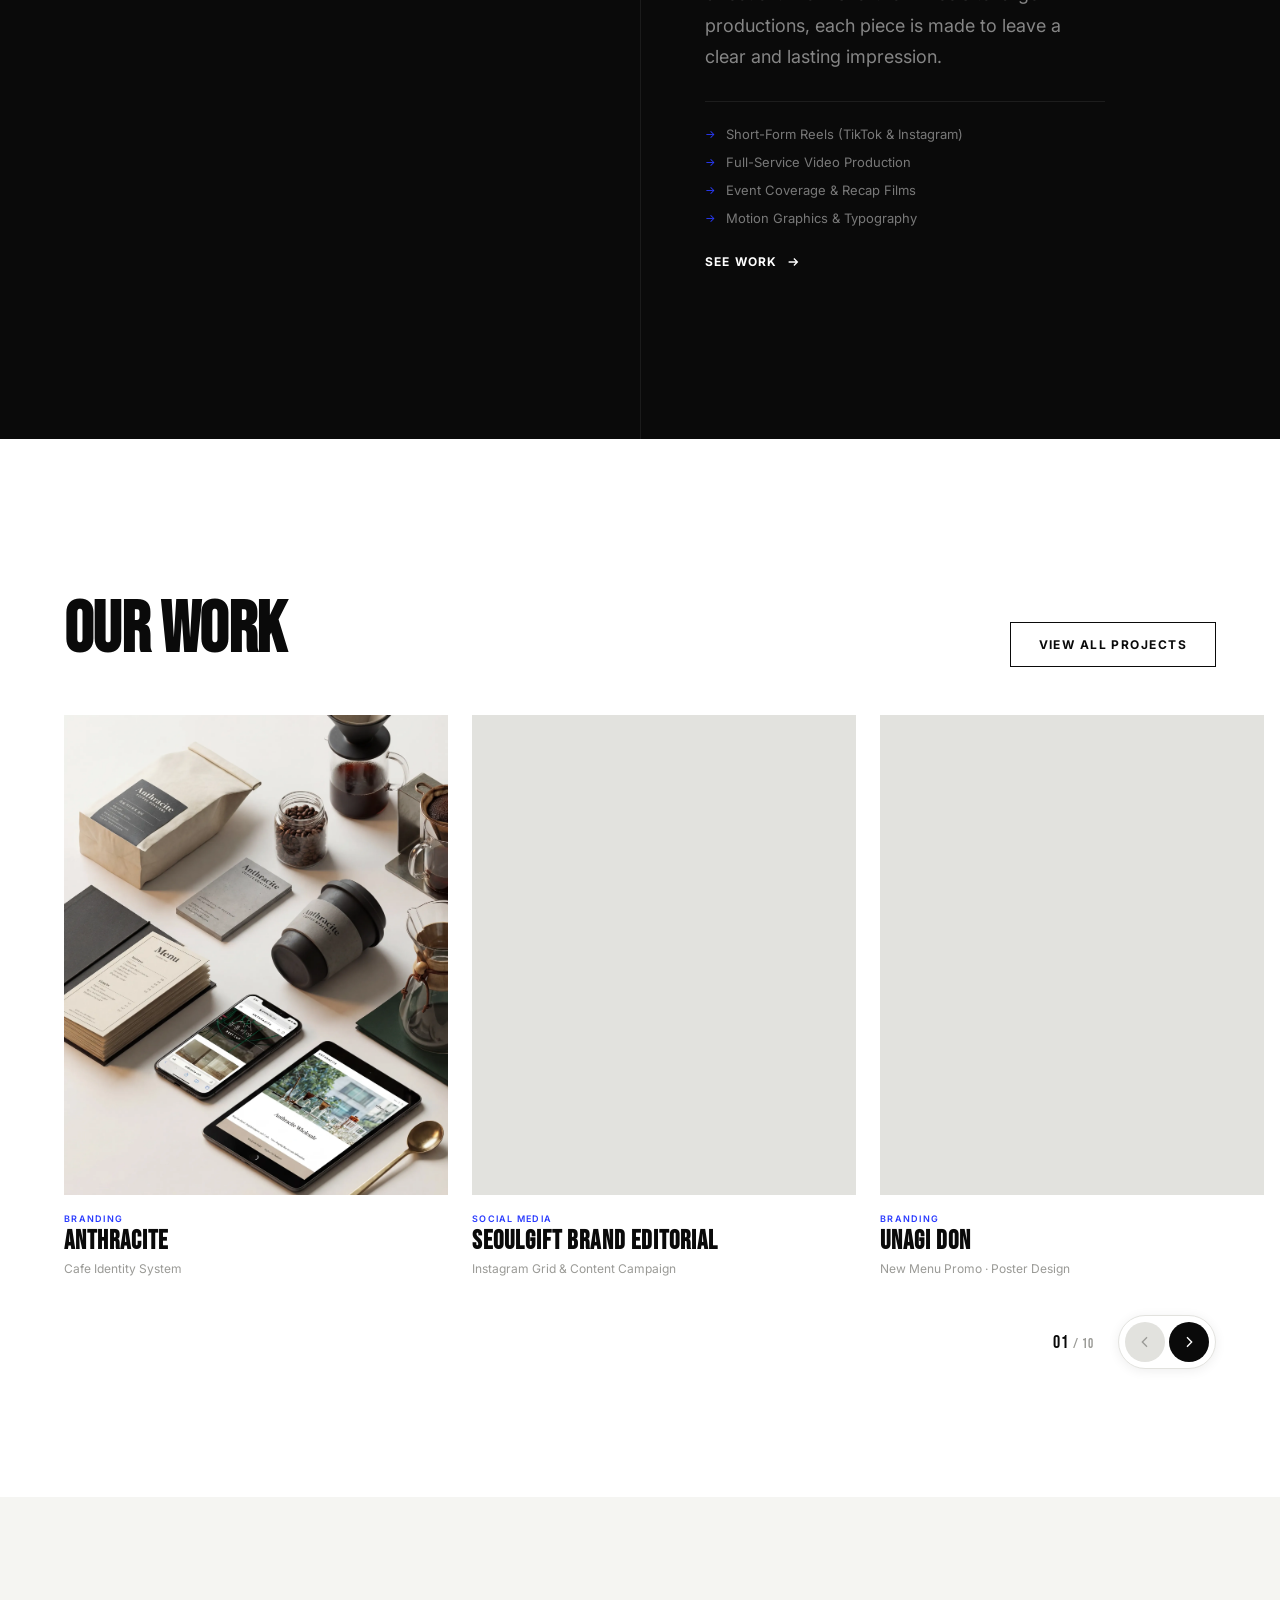
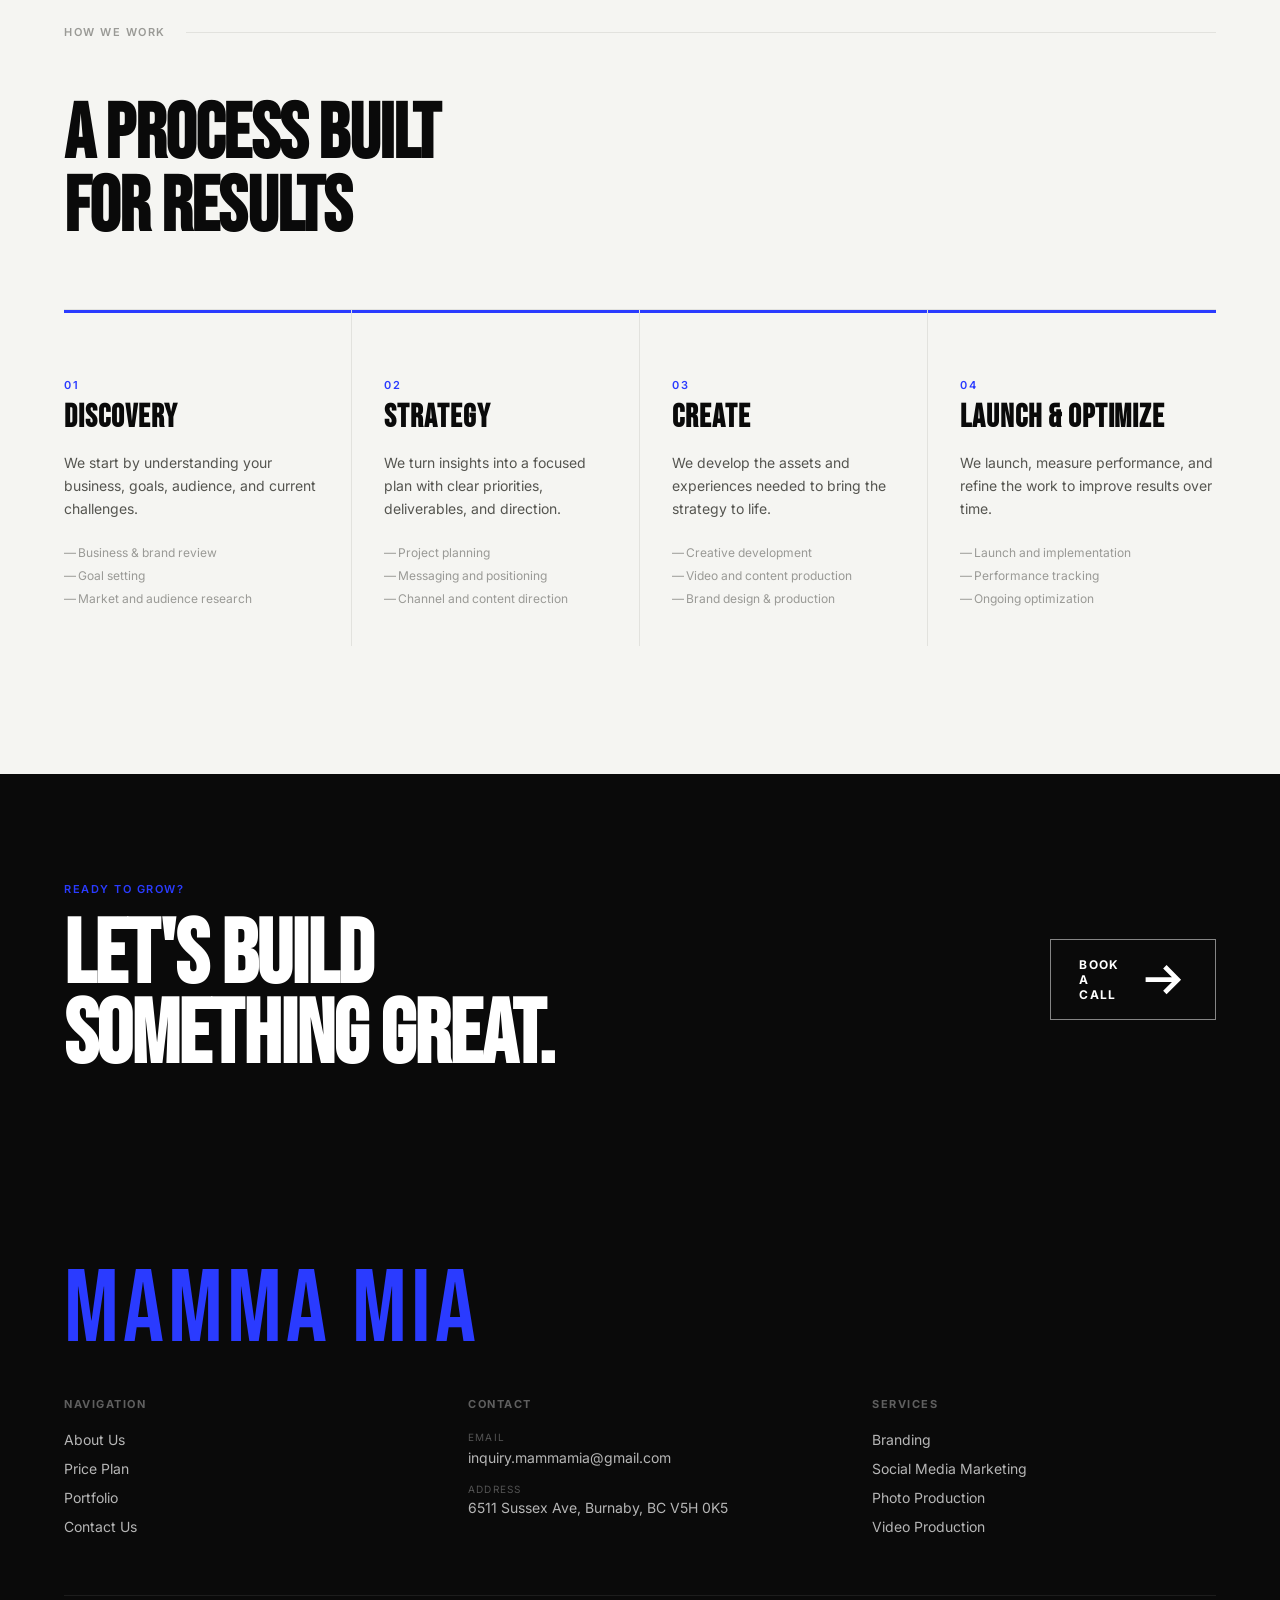
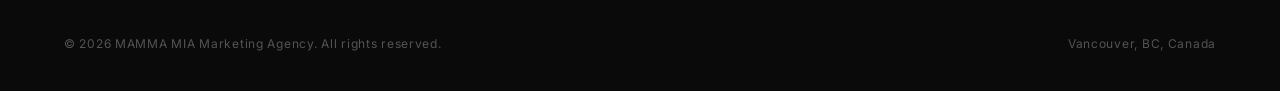
==== commit 7409f9c6: "Add files via upload" ====
--- a/index.html
+++ b/index.html
@@ -5,6 +5,34 @@
   <meta name="viewport" content="width=device-width, initial-scale=1.0" />
   <title>MAMMA MIA — Vancouver Marketing Agency</title>
   <meta name="description" content="MAMMA MIA is a Vancouver-based marketing agency specializing in Branding, Social Media Marketing, Photo Production, and Video Production." />
+  <!-- ============================================
+       Open Graph / Facebook / KakaoTalk
+       ============================================ -->
+  <meta property="og:type" content="website" />
+  <meta property="og:site_name" content="MAMMA MIA Marketing Agency" />
+  <meta property="og:url" content="https://www.mammamiacreative.com/" />
+  <meta property="og:title" content="MAMMA MIA — Vancouver Marketing Agency" />
+  <meta property="og:description" content="Branding, Social Media Marketing, Photo & Video Production. Vancouver-based marketing agency crafting brands that last." />
+  <meta property="og:image" content="https://www.mammamiacreative.com/images/og/og-home.jpg" />
+  <meta property="og:image:secure_url" content="https://www.mammamiacreative.com/images/og/og-home.jpg" />
+  <meta property="og:image:type" content="image/jpeg" />
+  <meta property="og:image:width" content="1200" />
+  <meta property="og:image:height" content="630" />
+  <meta property="og:image:alt" content="MAMMA MIA Marketing Agency — Vancouver" />
+  <meta property="og:locale" content="en_US" />
+  <meta property="og:locale:alternate" content="ko_KR" />
+
+  <!-- Twitter Card -->
+  <meta name="twitter:card" content="summary_large_image" />
+  <meta name="twitter:site" content="@mammamiacreative" />
+  <meta name="twitter:title" content="MAMMA MIA — Vancouver Marketing Agency" />
+  <meta name="twitter:description" content="Branding · Social · Photo · Video. Vancouver's premier marketing agency." />
+  <meta name="twitter:image" content="https://www.mammamiacreative.com/images/og/og-home.jpg" />
+  <meta name="twitter:image:alt" content="MAMMA MIA Marketing Agency" />
+
+  <!-- Canonical -->
+  <link rel="canonical" href="https://www.mammamiacreative.com/" />
+
   <link rel="preconnect" href="https://fonts.googleapis.com" />
   <link rel="preconnect" href="https://fonts.gstatic.com" crossorigin />
   <link href="https://fonts.googleapis.com/css2?family=Bebas+Neue&amp;family=Inter:wght@300;400;500;600;700&amp;display=swap" rel="stylesheet" />
